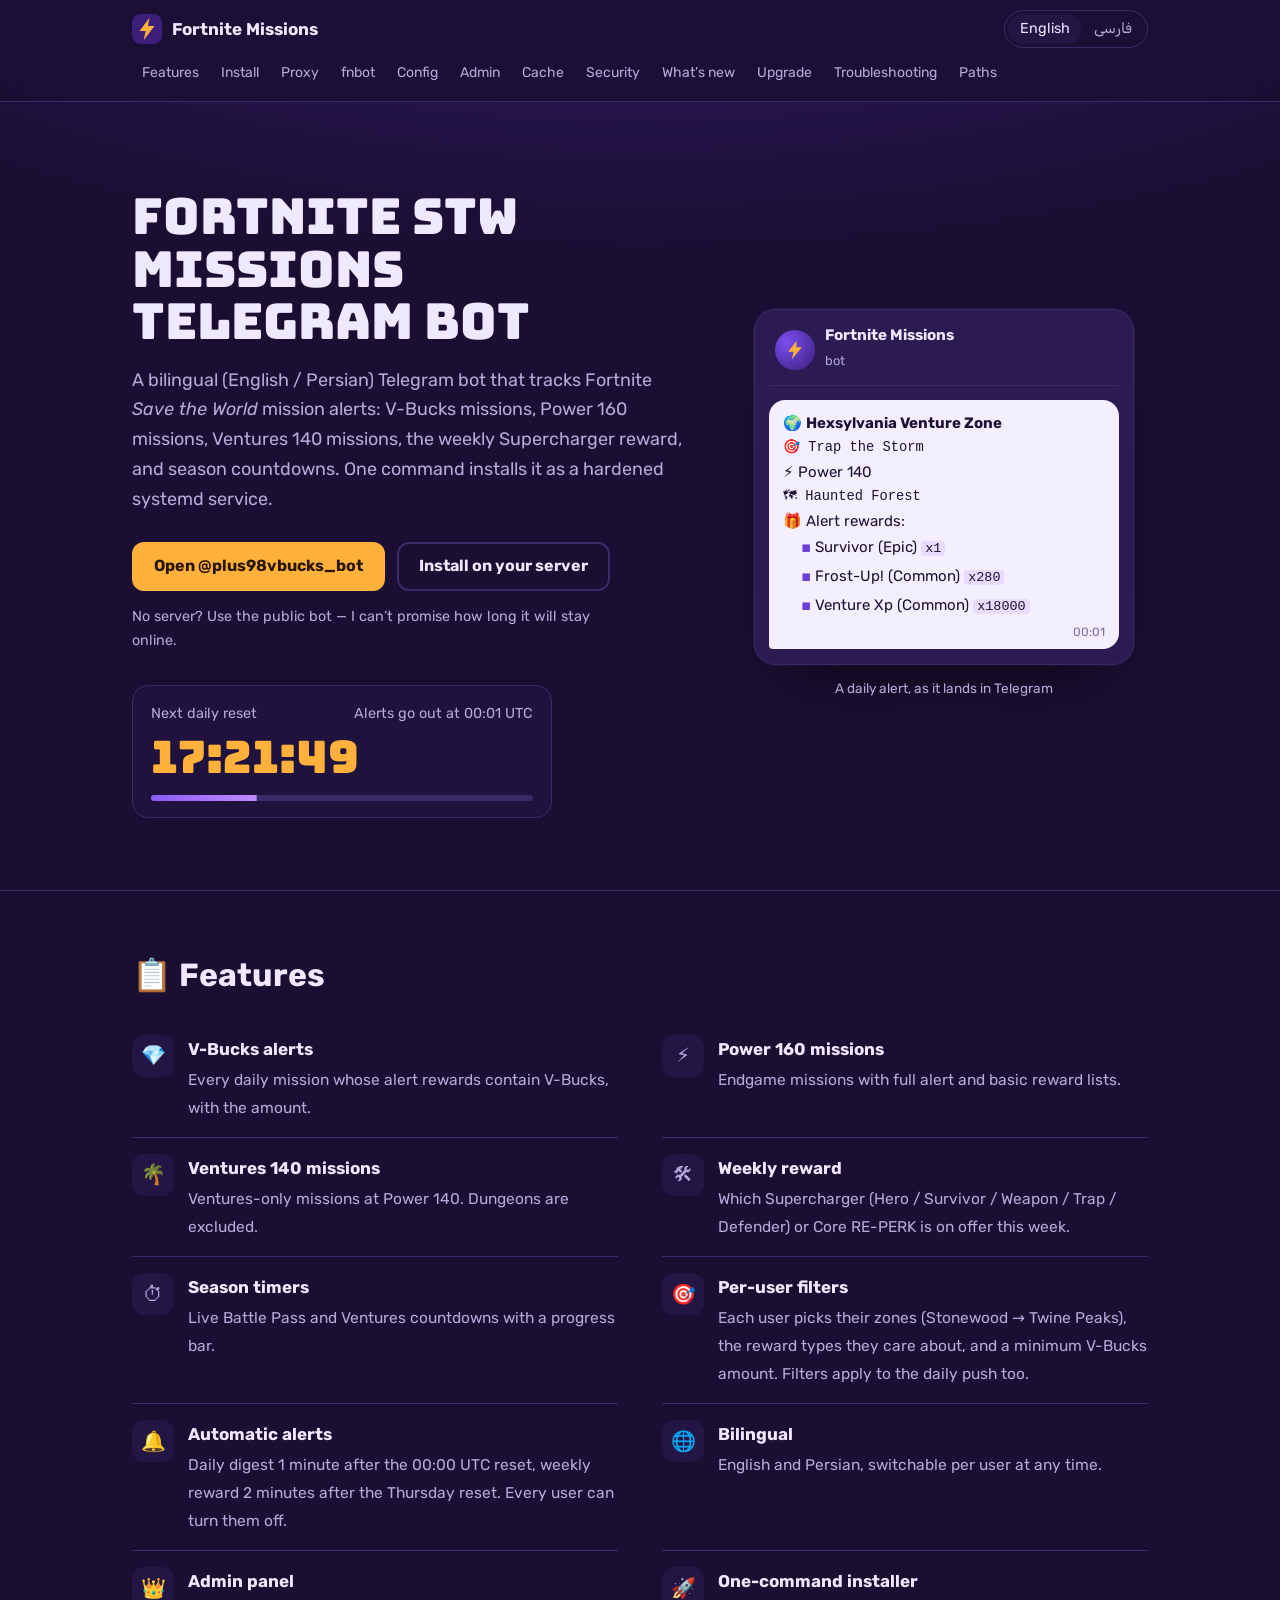
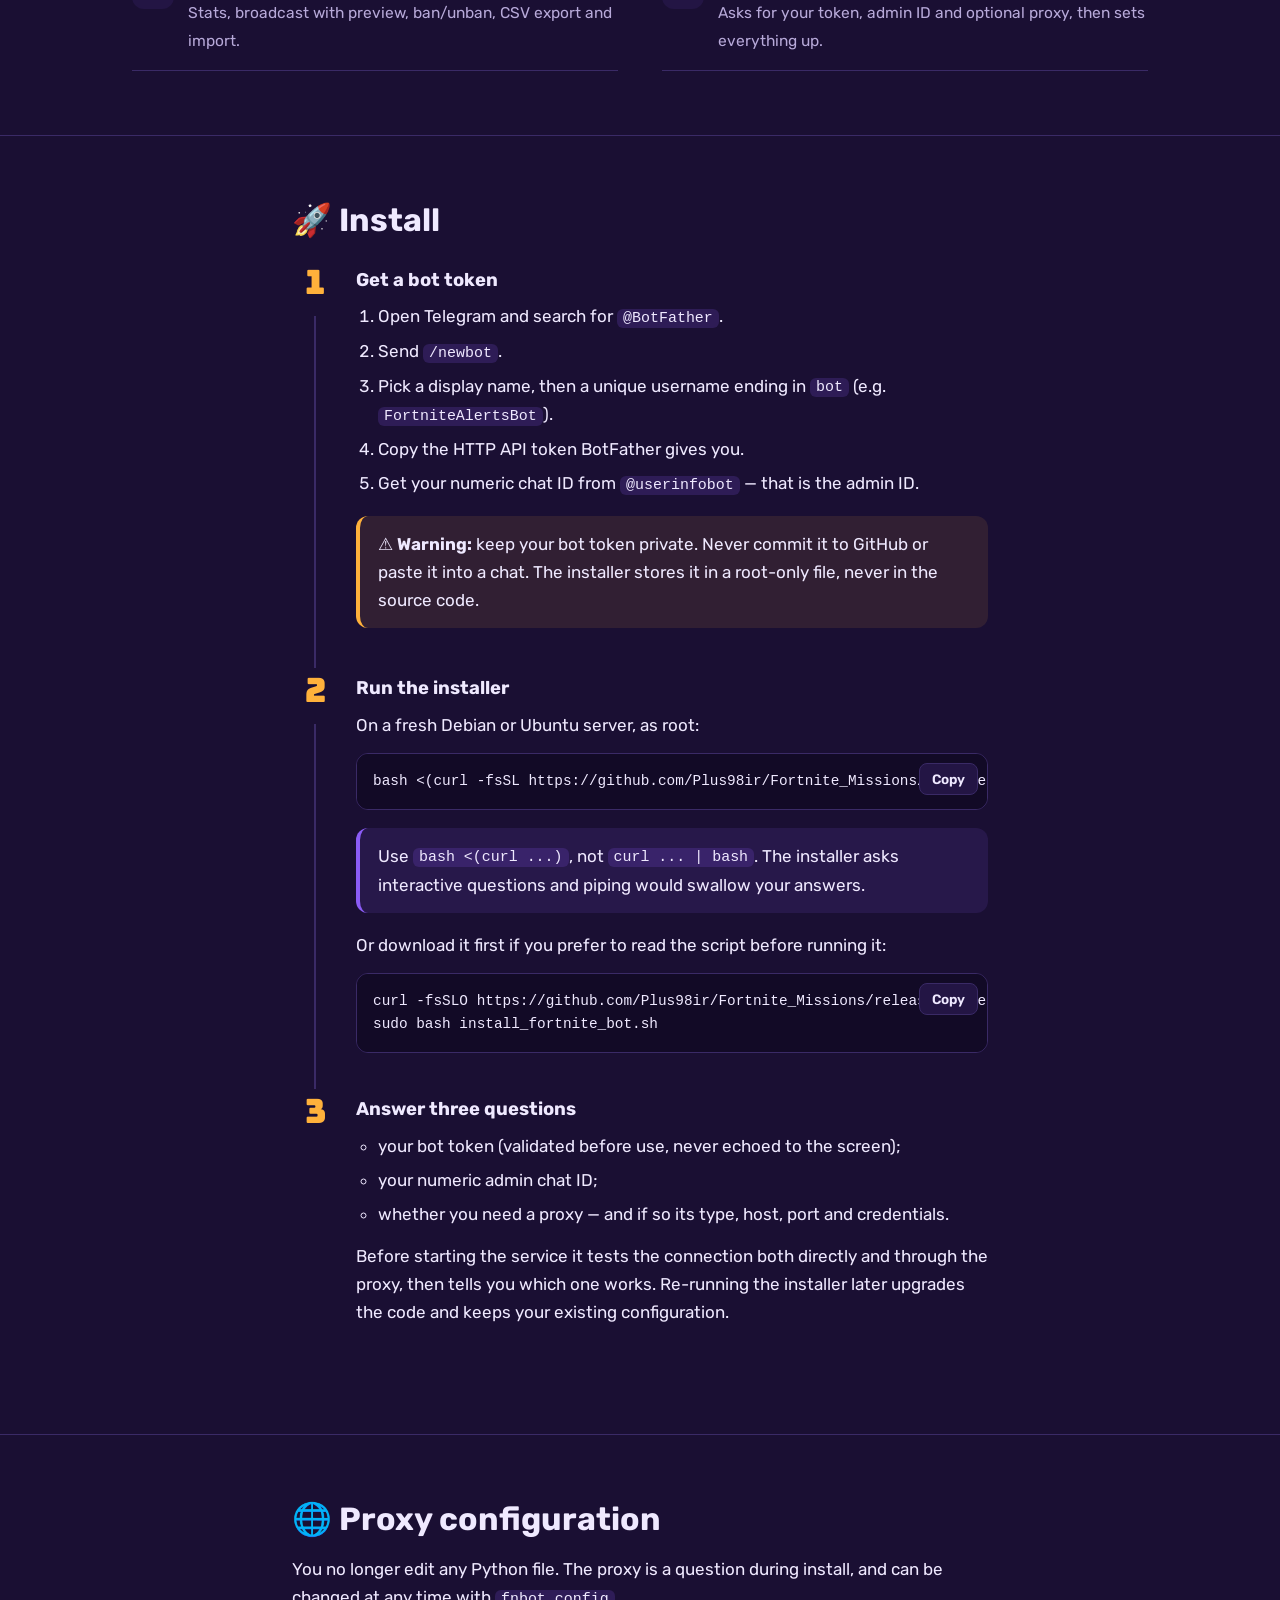
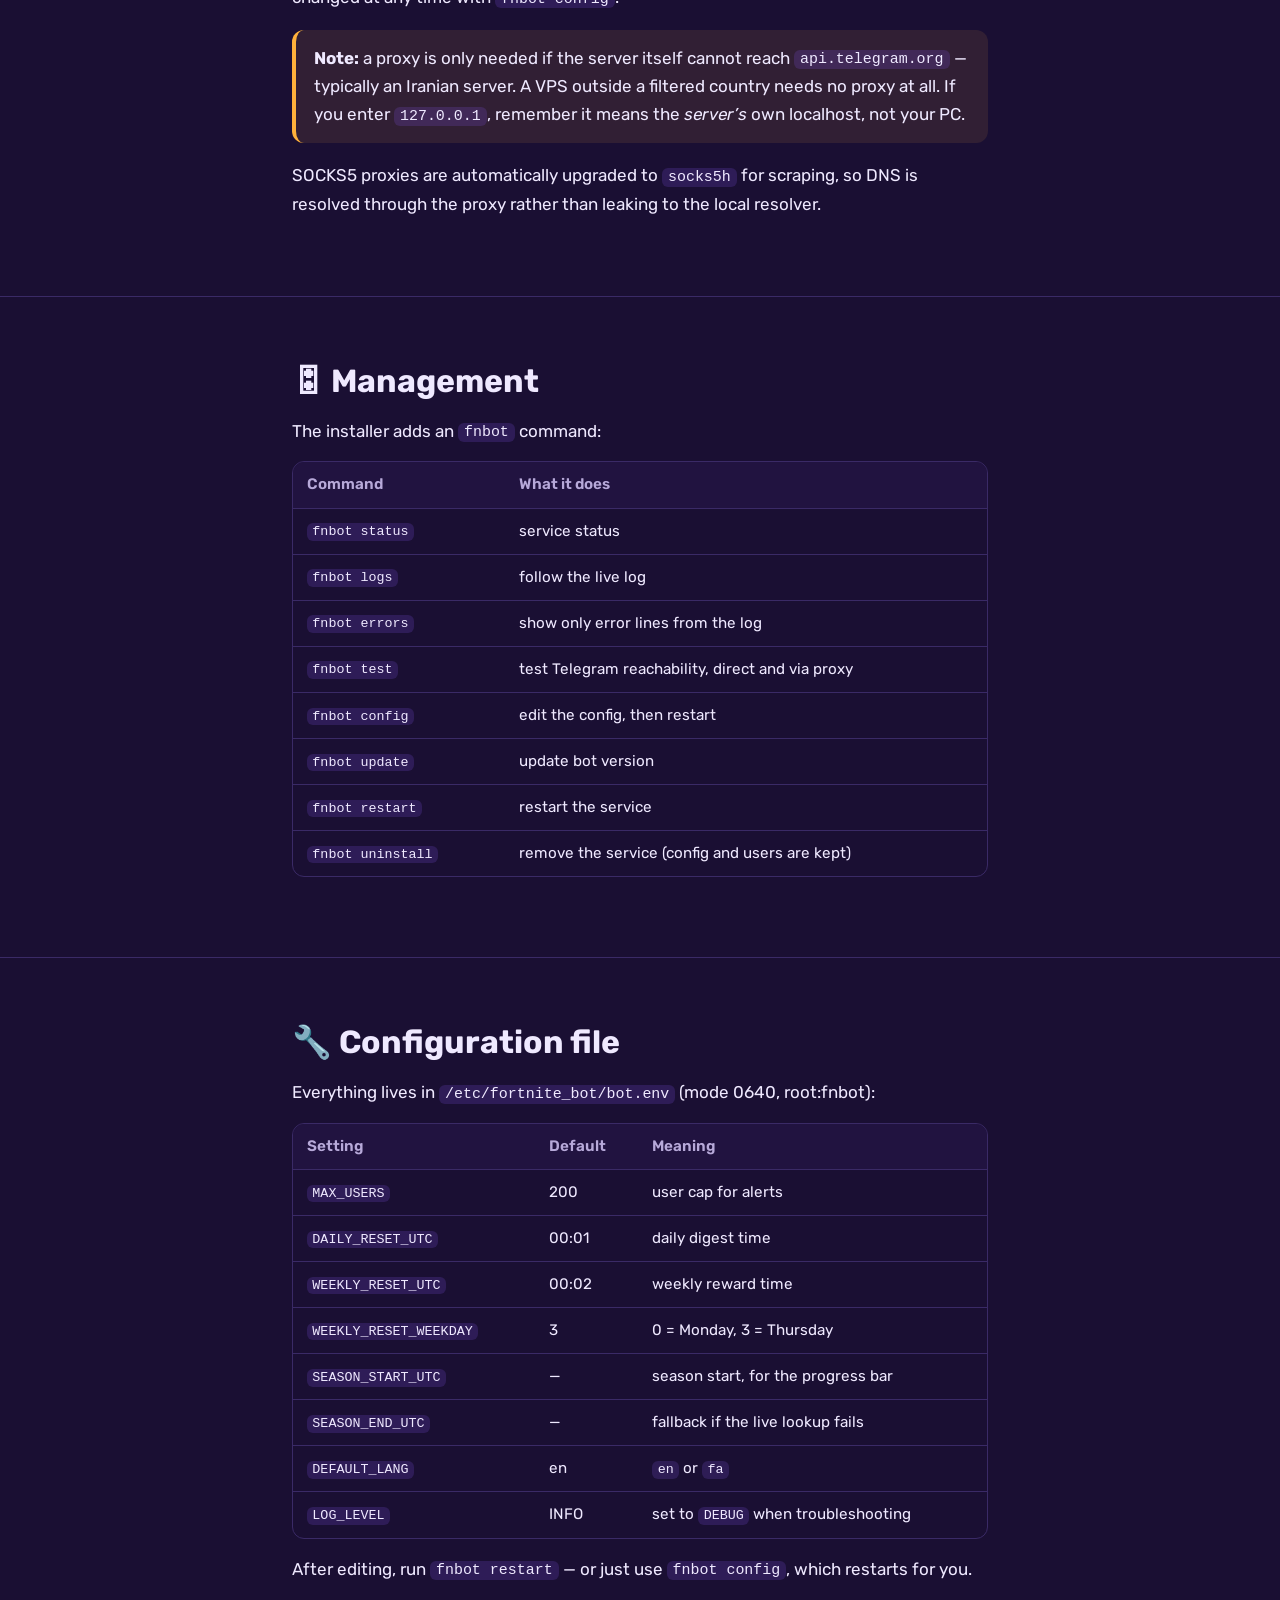
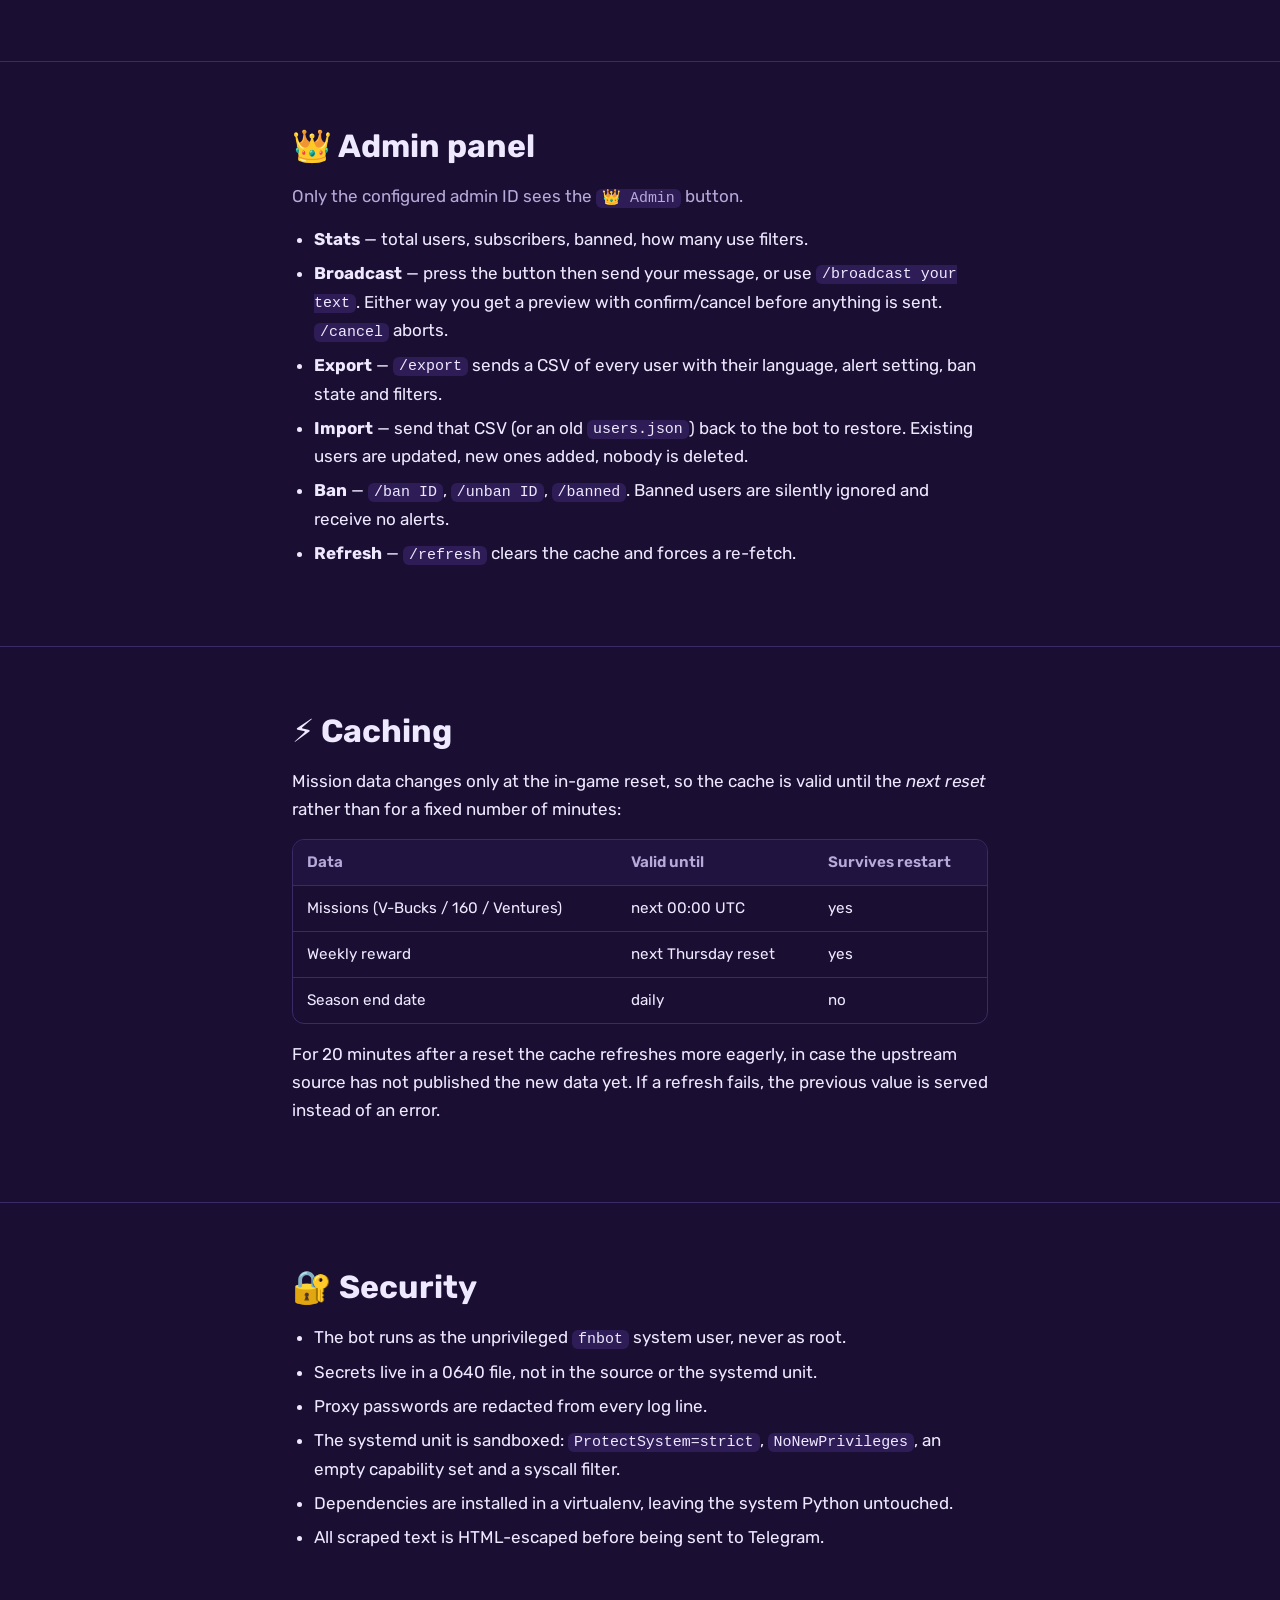
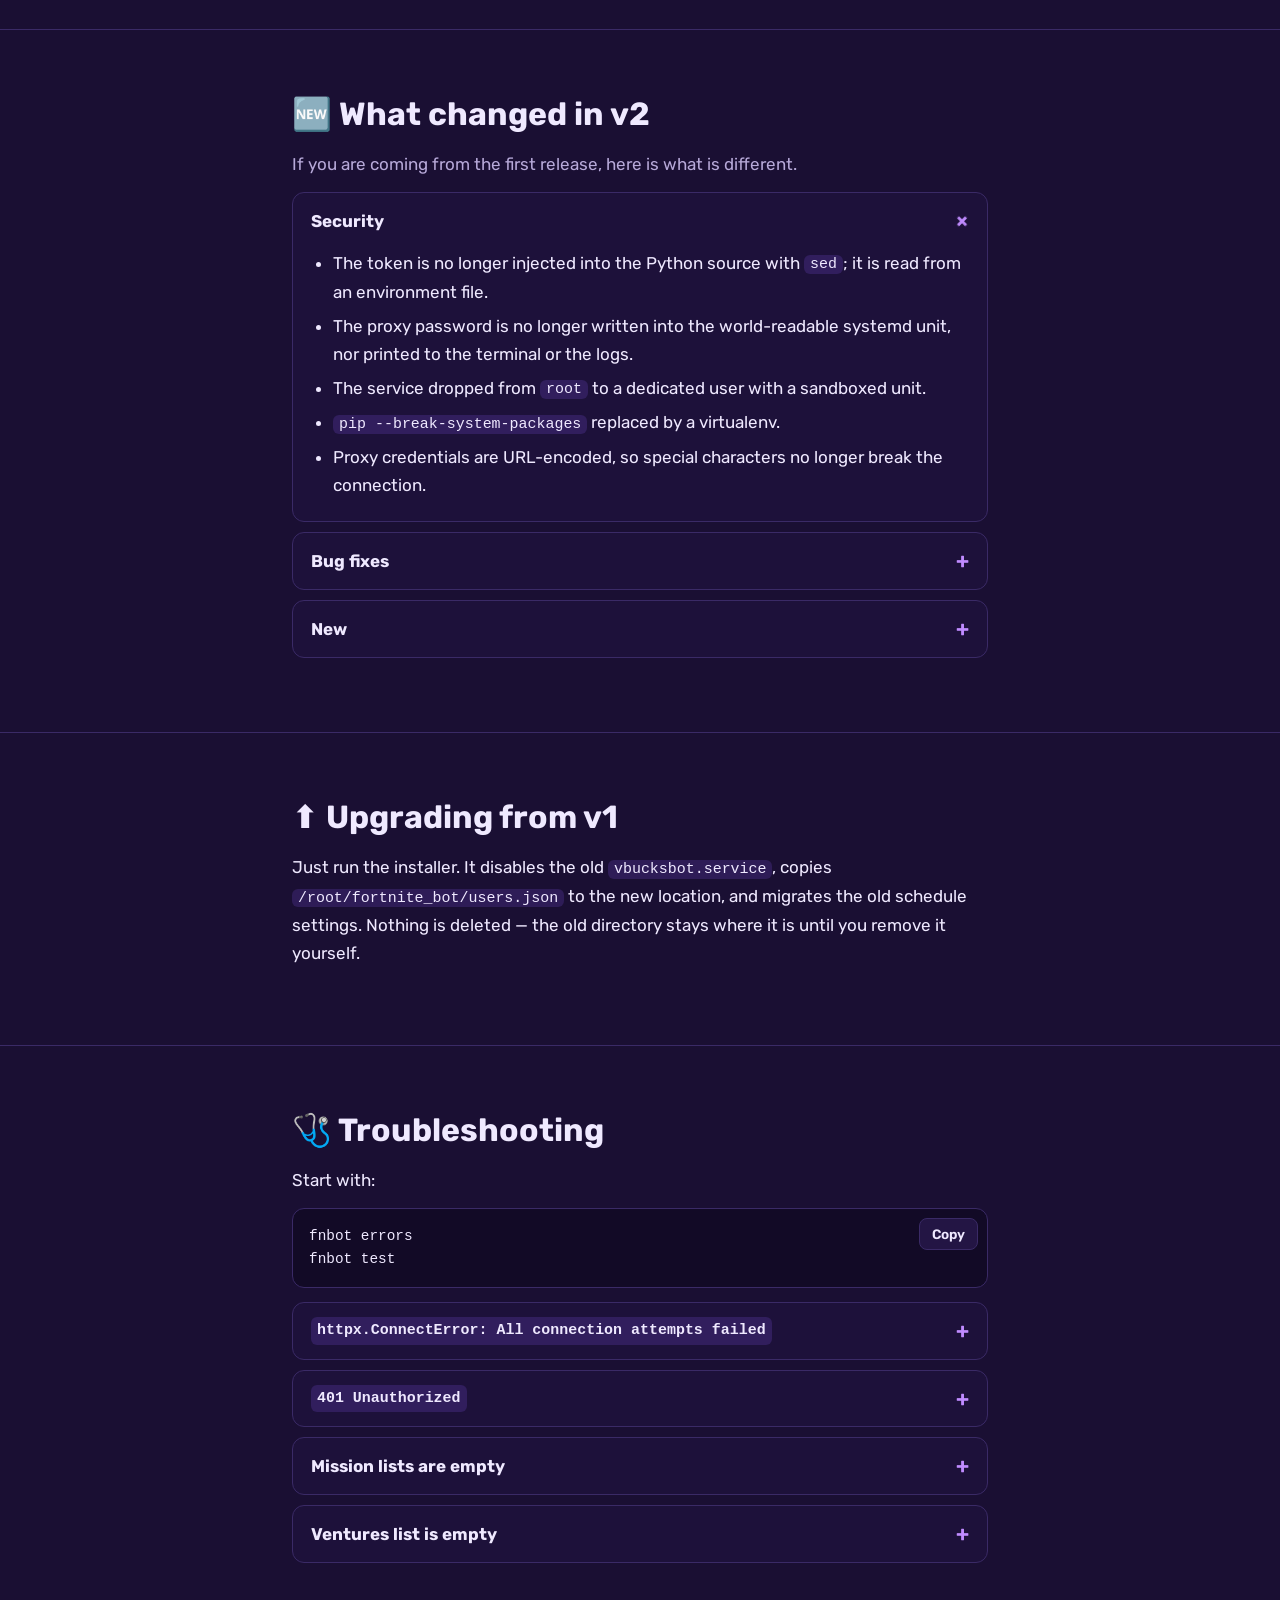
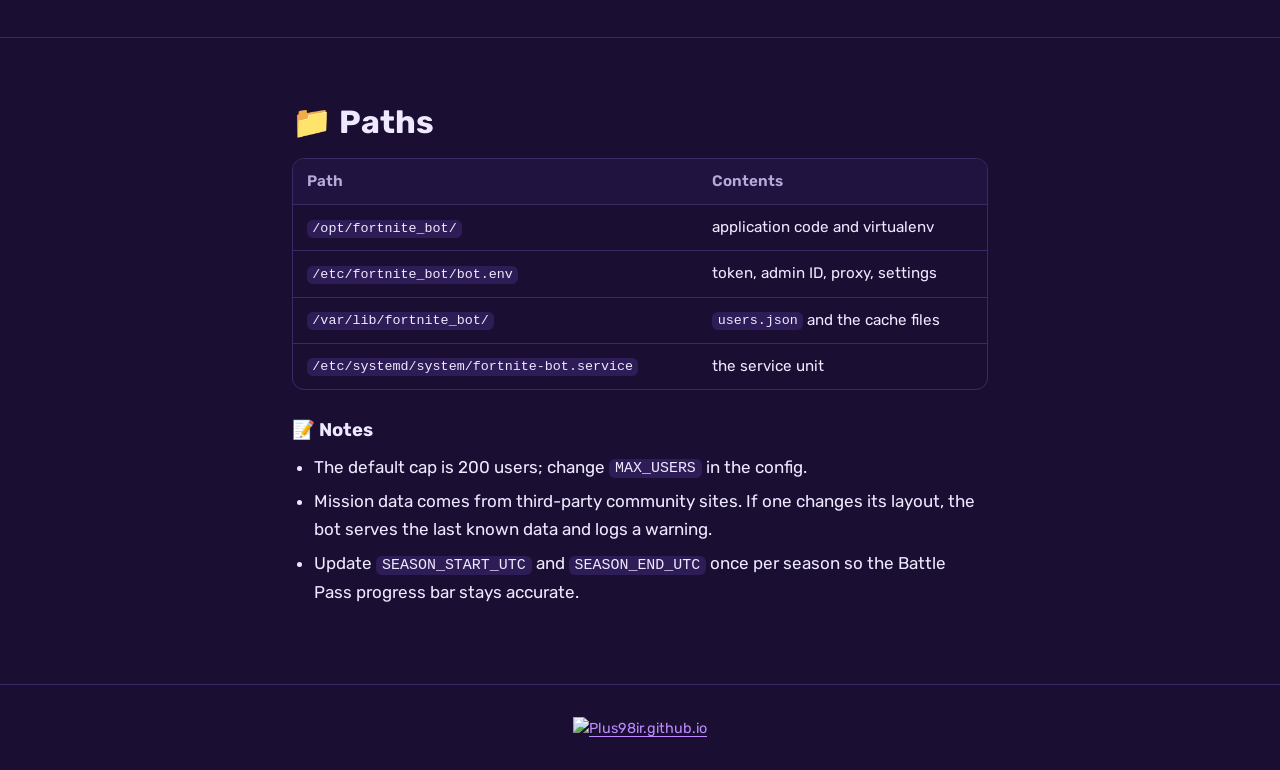
==== index.html @ 2ec00964 "Update fnbot update command description" ====
<!DOCTYPE html>
<html lang="en" dir="ltr">
<head>
<meta charset="UTF-8">
<meta name="viewport" content="width=device-width, initial-scale=1">
<meta name="theme-color" content="#1a0f33">
<title>Fortnite STW Missions Telegram Bot</title>
<meta name="description" content="Fortnite STW Missions Telegram Bot">
<link rel="preconnect" href="https://fonts.googleapis.com">
<link rel="preconnect" href="https://fonts.gstatic.com" crossorigin>
<link rel="stylesheet" href="https://fonts.googleapis.com/css2?family=Bungee&family=Rubik:wght@400;500;700&display=swap">
<link rel="icon" href="data:image/svg+xml,%3Csvg xmlns='http://www.w3.org/2000/svg' viewBox='0 0 32 32'%3E%3Crect width='32' height='32' rx='9' fill='%233b1f7a'/%3E%3Cpath d='M18.6 4 8 18.2h6.6L12.4 28 24 12.9h-6.9z' fill='%23ffb13b'/%3E%3C/svg%3E">
<style>
:root{
  --night:#1a0f33; --night-2:#231544; --line:#3a2a66;
  --violet:#8b5cf6; --glow:#c08bff; --amber:#ffb13b; --teal:#3fd6c4;
  --text:#efe9ff; --muted:#b7a9d9;
  --display:"Bungee",system-ui,sans-serif;
  --body:"Rubik",system-ui,-apple-system,"Segoe UI",sans-serif;
  --mono:ui-monospace,"SFMono-Regular",Menlo,Consolas,monospace;
}
html[lang="fa"]{
  --display:"Lalezar","Vazirmatn",Tahoma,sans-serif;
  --body:"Vazirmatn",Tahoma,sans-serif;
}
*,*::before,*::after{box-sizing:border-box}
html{color-scheme:dark;-webkit-text-size-adjust:100%;scroll-padding-top:112px}
body{
  margin:0;color:var(--text);font-family:var(--body);
  font-size:1.0625rem;line-height:1.65;
  background:
    radial-gradient(90rem 34rem at 50% -9rem,#3a1d7a 0%,rgba(58,29,122,.35) 42%,transparent 72%),
    var(--night);
}
html[lang="fa"] body{line-height:1.9}
a{color:var(--glow);text-underline-offset:3px}
a:hover{color:#fff}
:focus-visible{outline:2px solid var(--amber);outline-offset:3px;border-radius:4px}
.wrap{max-width:1080px;margin-inline:auto;padding-inline:clamp(16px,4vw,32px)}
.prose{max-width:760px}

/* header ------------------------------------------------------------ */
.top{position:sticky;top:0;z-index:10;background:rgba(26,15,51,.82);
  -webkit-backdrop-filter:blur(10px);backdrop-filter:blur(10px);border-bottom:1px solid var(--line)}
.top-row{display:flex;align-items:center;gap:16px;min-height:58px}
.brand{display:flex;align-items:center;gap:10px;color:var(--text);text-decoration:none;font-weight:700}
.brand svg{width:30px;height:30px;flex:none}
.brand:hover{color:var(--text)}
.lang{margin-inline-start:auto;display:flex;border:1px solid var(--line);border-radius:999px;padding:3px}
.lang a{padding:3px 12px;border-radius:999px;color:var(--muted);text-decoration:none;font-size:.9rem}
.lang a[aria-current="page"]{background:var(--night-2);color:var(--text)}
.toc ul{display:flex;gap:2px;overflow-x:auto;list-style:none;margin:0;padding:0 0 8px;scrollbar-width:none}
.toc ul::-webkit-scrollbar{display:none}
.toc a{display:block;white-space:nowrap;padding:3px 10px;border-radius:999px;color:var(--muted);
  text-decoration:none;font-size:.875rem}
.toc a:hover{color:var(--text);background:var(--night-2)}

/* hero -------------------------------------------------------------- */
.hero{display:grid;grid-template-columns:1.15fr .85fr;gap:clamp(28px,5vw,56px);align-items:center;
  padding-block:clamp(40px,8vw,88px) clamp(40px,6vw,72px)}
@media (max-width:840px){.hero{grid-template-columns:1fr}}
.hero h1{font-family:var(--display);font-weight:400;font-size:clamp(2rem,5.4vw,3.6rem);
  line-height:1.06;margin:0 0 18px}
html[lang="fa"] .hero h1{line-height:1.4}
.hero h1 small{display:block;font-size:.5em;color:var(--glow);margin-top:.35em}
html[lang="fa"] .hero h1 small{text-align:right}
html[lang="en"] .hero h1{font-size:clamp(1.9rem,4.6vw,3.1rem)}
.lede{color:var(--muted);font-size:1.125rem;max-width:54ch;margin:0 0 28px}
.actions{display:flex;flex-wrap:wrap;gap:12px}
.btn{display:inline-flex;align-items:center;gap:8px;padding:12px 20px;border-radius:12px;font-weight:700;
  text-decoration:none;font-size:1rem;border:2px solid transparent;line-height:1.3}
.btn-primary{background:var(--amber);color:#2a1600}
.btn-primary:hover{background:#ffc566;color:#2a1600}
.btn-ghost{border-color:var(--line);color:var(--text)}
.btn-ghost:hover{border-color:var(--glow);color:var(--text)}
.fineprint{color:var(--muted);font-size:.9rem;margin:14px 0 0;max-width:54ch}

.reset{margin-top:32px;padding:16px 18px;border:1px solid var(--line);border-radius:16px;
  background:rgba(35,21,68,.6);max-width:420px}
.reset-label{display:flex;justify-content:space-between;flex-wrap:wrap;gap:4px 12px;color:var(--muted);font-size:.9rem}
.clock{font-family:var(--display);font-size:clamp(2.1rem,6vw,2.8rem);color:var(--amber);line-height:1.15;
  margin:6px 0 12px;font-variant-numeric:tabular-nums;direction:ltr;text-align:start}
html[lang="fa"] .clock{text-align:end}
.bar{height:6px;border-radius:99px;background:var(--line);overflow:hidden}
.bar::after{content:"";display:block;height:100%;transform:scaleX(var(--p,0));transform-origin:left;
  background:linear-gradient(90deg,var(--violet),var(--glow));transition:transform 1s linear}
[dir="rtl"] .bar::after{transform-origin:right;background:linear-gradient(270deg,var(--violet),var(--glow))}

/* the alert mock-up */
.alert{margin:0;justify-self:center;width:min(100%,380px)}
.chat{background:#2b1b52;border:1px solid var(--line);border-radius:22px;padding:14px;
  box-shadow:0 34px 70px -34px rgba(0,0,0,.7),0 0 0 1px rgba(192,139,255,.08)}
.chat-head{display:flex;align-items:center;gap:10px;padding:2px 6px 12px;border-bottom:1px solid var(--line);margin-bottom:14px}
.avatar{width:40px;height:40px;border-radius:50%;display:grid;place-items:center;flex:none;
  background:radial-gradient(circle at 30% 30%,#7a4df0,#3b1f7a)}
.avatar svg{width:22px;height:22px}
.chat-head b{display:block;font-size:.95rem;line-height:1.3}
.chat-head small{color:var(--muted);font-size:.8rem}
.bubble{background:#f4efff;color:#1b1233;border-radius:16px 16px 16px 4px;padding:12px 14px 8px;
  font-size:.94rem;line-height:1.5;font-family:"Rubik",system-ui,sans-serif;
  animation:arrive .6s .3s both cubic-bezier(.2,.8,.2,1)}
.bubble p{margin:0 0 3px}
.bubble .m{font-family:var(--mono);font-size:.86rem}
.bubble ul{list-style:none;margin:2px 0 6px;padding:0 0 0 18px}
.bubble li::before{content:"▪ ";color:#6b3fd6}
.bubble code{font-family:var(--mono);font-size:.84rem;background:#e6dcff;padding:0 4px;border-radius:4px}
.bubble time{display:block;text-align:right;font-size:.75rem;color:#7a6aa3;margin-top:4px}
.alert figcaption{text-align:center;color:var(--muted);font-size:.85rem;margin-top:12px}
@keyframes arrive{from{opacity:0;transform:translateY(16px) scale(.97)}}

/* sections ---------------------------------------------------------- */
section{padding-block:clamp(40px,6vw,64px);border-top:1px solid var(--line)}
h2{font-size:clamp(1.5rem,3vw,2rem);line-height:1.25;margin:0 0 16px;font-weight:700}
html[lang="fa"] h2{font-weight:800}
h3{font-size:1.15rem;margin:28px 0 10px;line-height:1.35}
p{margin:0 0 14px}
ul,ol{padding-inline-start:1.3em;margin:0 0 14px}
li{margin-bottom:6px}
.intro{color:var(--muted);max-width:62ch}
code{font-family:var(--mono);font-size:.88em;background:rgba(139,92,246,.18);padding:.1em .4em;
  border-radius:6px;direction:ltr;unicode-bidi:isolate}

/* feature board: rows, not cards */
.board{list-style:none;margin:24px 0 0;padding:0;display:grid;grid-template-columns:repeat(2,minmax(0,1fr));column-gap:44px}
@media (max-width:720px){.board{grid-template-columns:1fr}}
.board li{display:grid;grid-template-columns:42px 1fr;gap:14px;padding:16px 0;margin:0;border-bottom:1px solid var(--line)}
.board .ic{width:42px;height:42px;border-radius:12px;display:grid;place-items:center;background:var(--night-2);font-size:20px}
.board b{display:block;margin-bottom:2px}
.board span{color:var(--muted);font-size:.97rem}

/* install steps: a real sequence, so it is numbered */
.steps{list-style:none;counter-reset:step;margin:28px 0 0;padding:0}
.steps>li{counter-increment:step;position:relative;padding-inline-start:64px;padding-bottom:30px;margin:0}
.steps>li::before{content:counter(step);position:absolute;inset-inline-start:0;top:-6px;width:46px;text-align:center;
  font-family:var(--display);font-size:2.1rem;line-height:1.2;color:var(--amber)}
html[lang="fa"] .steps>li::before{content:counter(step,persian)}
.steps>li:not(:last-child)::after{content:"";position:absolute;inset-inline-start:22px;top:48px;bottom:8px;width:2px;background:var(--line)}
.steps h3{margin:0 0 10px}
html[lang="fa"] ol:not(.steps){list-style-type:persian}
@media (max-width:560px){.steps>li{padding-inline-start:48px}.steps>li::before{width:34px}.steps>li:not(:last-child)::after{inset-inline-start:16px}}

/* code with copy button */
.code{position:relative;margin:14px 0;direction:ltr}
.code pre{margin:0;background:#120a26;border:1px solid var(--line);border-radius:12px;
  padding:16px 90px 16px 16px;overflow-x:auto;font-size:.9rem;line-height:1.6;text-align:left}
.code pre code{background:none;padding:0;font-size:inherit;border-radius:0}
.copy{position:absolute;top:10px;right:10px;font:inherit;font-size:.85rem;font-weight:600;color:var(--text);
  background:var(--night-2);border:1px solid var(--line);border-radius:8px;padding:4px 12px;cursor:pointer}
html[lang="fa"] .copy{font-family:"Vazirmatn",Tahoma,sans-serif}
.copy:hover{border-color:var(--glow)}
.copy.done{color:#0f2e2a;background:var(--teal);border-color:var(--teal)}

/* callouts: violet = good to know, amber = can go wrong */
.note{margin:18px 0;padding:14px 18px;border-radius:12px;background:rgba(139,92,246,.12);border-inline-start:4px solid var(--violet)}
.note.warn{background:rgba(255,177,59,.1);border-inline-start-color:var(--amber)}
.note p:last-child{margin:0}

/* tables */
.table-wrap{overflow-x:auto;margin:16px 0;border:1px solid var(--line);border-radius:12px}
table{width:100%;border-collapse:collapse;font-size:.95rem}
th,td{padding:10px 14px;text-align:start;vertical-align:top;border-bottom:1px solid var(--line)}
tbody tr:last-child td{border-bottom:0}
thead th{color:var(--muted);font-weight:600;background:rgba(35,21,68,.75)}
td:first-child{white-space:nowrap}

/* expandable blocks */
details{border:1px solid var(--line);border-radius:12px;margin:10px 0;background:rgba(35,21,68,.45)}
summary{cursor:pointer;list-style:none;padding:14px 18px;font-weight:700;display:flex;align-items:center;gap:12px}
summary::-webkit-details-marker{display:none}
summary code{overflow-wrap:anywhere}
summary::after{content:"+";margin-inline-start:auto;font-size:1.35rem;line-height:1;color:var(--glow);transition:transform .2s}
details[open] summary::after{transform:rotate(45deg)}
details>div{padding:0 18px 8px}

footer{border-top:1px solid var(--line);padding-block:32px 48px;text-align:center;color:var(--muted);font-size:.9rem}
footer img{max-width:100%;height:auto}

@media (prefers-reduced-motion:reduce){
  *,*::before,*::after{animation:none!important;transition:none!important}
}
</style>
</head>
<body>
<header class="top">
  <div class="wrap">
    <div class="top-row">
      <a class="brand" href="#top"><svg viewBox="0 0 32 32" aria-hidden="true"><rect width="32" height="32" rx="9" fill="#3b1f7a"/><path d="M18.6 4 8 18.2h6.6L12.4 28 24 12.9h-6.9z" fill="#ffb13b"/></svg><span>Fortnite Missions</span></a>
      <nav class="lang" aria-label="Language">
        <a href="#" hreflang="en" aria-current="page">English</a>
        <a href="fa.html" hreflang="fa">فارسی</a>
      </nav>
    </div>
    <nav class="toc" aria-label="On this page"><ul><li><a href="#features">Features</a></li><li><a href="#install">Install</a></li><li><a href="#proxy">Proxy</a></li><li><a href="#manage">fnbot</a></li><li><a href="#config">Config</a></li><li><a href="#admin">Admin</a></li><li><a href="#cache">Cache</a></li><li><a href="#security">Security</a></li><li><a href="#changes">What’s new</a></li><li><a href="#upgrade">Upgrade</a></li><li><a href="#troubleshooting">Troubleshooting</a></li><li><a href="#paths">Paths</a></li></ul></nav>
  </div>
</header>
<main id="top">

<div class="wrap">
  <div class="hero">
    <div>
      <h1>Fortnite STW Missions Telegram Bot</h1>
      <p class="lede">A bilingual (English / Persian) Telegram bot that tracks Fortnite <em>Save the World</em>
      mission alerts: V-Bucks missions, Power 160 missions, Ventures 140 missions, the weekly Supercharger
      reward, and season countdowns. One command installs it as a hardened systemd service.</p>
      <div class="actions">
        <a class="btn btn-primary" href="https://t.me/plus98vbucks_bot">Open @plus98vbucks_bot</a>
        <a class="btn btn-ghost" href="#install">Install on your server</a>
      </div>
      <p class="fineprint">No server? Use the public bot — I can’t promise how long it will stay online.</p>
      <div class="reset">
        <div class="reset-label"><span>Next daily reset</span><span>Alerts go out at 00:01 UTC</span></div>
        <div class="clock" id="reset-clock" role="timer" aria-label="Time until the 00:00 UTC reset">--:--:--</div>
        <div class="bar" id="reset-bar" aria-hidden="true"></div>
      </div>
    </div>
    <figure class="alert">
  <div class="chat" dir="ltr">
    <div class="chat-head"><span class="avatar"><svg viewBox="0 0 24 24" aria-hidden="true"><path d="M13.8 2 4.5 14h5.9L8.6 22 19.5 9.1h-6.1z" fill="#ffb13b"/></svg></span><div><b>Fortnite Missions</b><small>bot</small></div></div>
    <div class="bubble">
      <p>🌍 <b>Hexsylvania Venture Zone</b></p>
      <p class="m">🎯 Trap the Storm</p>
      <p>⚡ Power 140</p>
      <p class="m">🗺 Haunted Forest</p>
      <p>🎁 Alert rewards:</p>
      <ul>
        <li>Survivor (Epic) <code>x1</code></li>
        <li>Frost-Up! (Common) <code>x280</code></li>
        <li>Venture Xp (Common) <code>x18000</code></li>
      </ul>
      <time>00:01</time>
    </div>
  </div>
  <figcaption>A daily alert, as it lands in Telegram</figcaption>
</figure>
  </div>
</div>

<section id="features"><div class="wrap">
  <h2>📋 Features</h2>
  <ul class="board">
    <li><span class="ic">💎</span><div><b>V-Bucks alerts</b><span>Every daily mission whose alert rewards contain V-Bucks, with the amount.</span></div></li>
    <li><span class="ic">⚡</span><div><b>Power 160 missions</b><span>Endgame missions with full alert and basic reward lists.</span></div></li>
    <li><span class="ic">🌴</span><div><b>Ventures 140 missions</b><span>Ventures-only missions at Power 140. Dungeons are excluded.</span></div></li>
    <li><span class="ic">🛠</span><div><b>Weekly reward</b><span>Which Supercharger (Hero / Survivor / Weapon / Trap / Defender) or Core RE-PERK is on offer this week.</span></div></li>
    <li><span class="ic">⏱</span><div><b>Season timers</b><span>Live Battle Pass and Ventures countdowns with a progress bar.</span></div></li>
    <li><span class="ic">🎯</span><div><b>Per-user filters</b><span>Each user picks their zones (Stonewood → Twine Peaks), the reward types they care about, and a minimum V-Bucks amount. Filters apply to the daily push too.</span></div></li>
    <li><span class="ic">🔔</span><div><b>Automatic alerts</b><span>Daily digest 1 minute after the 00:00 UTC reset, weekly reward 2 minutes after the Thursday reset. Every user can turn them off.</span></div></li>
    <li><span class="ic">🌐</span><div><b>Bilingual</b><span>English and Persian, switchable per user at any time.</span></div></li>
    <li><span class="ic">👑</span><div><b>Admin panel</b><span>Stats, broadcast with preview, ban/unban, CSV export and import.</span></div></li>
    <li><span class="ic">🚀</span><div><b>One-command installer</b><span>Asks for your token, admin ID and optional proxy, then sets everything up.</span></div></li>
  </ul>
</div></section>

<section id="install"><div class="wrap prose">
  <h2>🚀 Install</h2>
  <ol class="steps">
    <li>
      <h3>Get a bot token</h3>
      <ol>
        <li>Open Telegram and search for <code>@BotFather</code>.</li>
        <li>Send <code>/newbot</code>.</li>
        <li>Pick a display name, then a unique username ending in <code>bot</code> (e.g. <code>FortniteAlertsBot</code>).</li>
        <li>Copy the HTTP API token BotFather gives you.</li>
        <li>Get your numeric chat ID from <code>@userinfobot</code> — that is the admin ID.</li>
      </ol>
      <div class="note warn"><p><strong>⚠️ Warning:</strong> keep your bot token private. Never commit it to GitHub
      or paste it into a chat. The installer stores it in a root-only file, never in the source code.</p></div>
    </li>
    <li>
      <h3>Run the installer</h3>
      <p>On a fresh Debian or Ubuntu server, as root:</p>
      <div class="code"><pre><code>bash &lt;(curl -fsSL https://github.com/Plus98ir/Fortnite_Missions/releases/latest/download/install_fortnite_bot.sh)</code></pre><button class="copy" type="button" data-done="Copied">Copy</button></div>
      <div class="note"><p>Use <code>bash&nbsp;&lt;(curl&nbsp;...)</code>, not <code>curl&nbsp;...&nbsp;|&nbsp;bash</code>. The installer asks
      interactive questions and piping would swallow your answers.</p></div>
      <p>Or download it first if you prefer to read the script before running it:</p>
      <div class="code"><pre><code>curl -fsSLO https://github.com/Plus98ir/Fortnite_Missions/releases/latest/download/install_fortnite_bot.sh
sudo bash install_fortnite_bot.sh</code></pre><button class="copy" type="button" data-done="Copied">Copy</button></div>
    </li>
    <li>
      <h3>Answer three questions</h3>
      <ul>
        <li>your bot token (validated before use, never echoed to the screen);</li>
        <li>your numeric admin chat ID;</li>
        <li>whether you need a proxy — and if so its type, host, port and credentials.</li>
      </ul>
      <p>Before starting the service it tests the connection both directly and through the proxy, then tells you
      which one works. Re-running the installer later upgrades the code and keeps your existing configuration.</p>
    </li>
  </ol>
</div></section>

<section id="proxy"><div class="wrap prose">
  <h2>🌐 Proxy configuration</h2>
  <p>You no longer edit any Python file. The proxy is a question during install, and can be changed at any time
  with <code>fnbot config</code>.</p>
  <div class="note warn"><p><strong>Note:</strong> a proxy is only needed if the server itself cannot reach
  <code>api.telegram.org</code> — typically an Iranian server. A VPS outside a filtered country needs no proxy at all.
  If you enter <code>127.0.0.1</code>, remember it means the <em>server’s</em> own localhost, not your PC.</p></div>
  <p>SOCKS5 proxies are automatically upgraded to <code>socks5h</code> for scraping, so DNS is resolved through the
  proxy rather than leaking to the local resolver.</p>
</div></section>

<section id="manage"><div class="wrap prose">
  <h2>🎛 Management</h2>
  <p>The installer adds an <code>fnbot</code> command:</p>
  <div class="table-wrap"><table>
    <thead><tr><th>Command</th><th>What it does</th></tr></thead>
    <tbody>
      <tr><td><code>fnbot status</code></td><td>service status</td></tr>
      <tr><td><code>fnbot logs</code></td><td>follow the live log</td></tr>
      <tr><td><code>fnbot errors</code></td><td>show only error lines from the log</td></tr>
      <tr><td><code>fnbot test</code></td><td>test Telegram reachability, direct and via proxy</td></tr>
      <tr><td><code>fnbot config</code></td><td>edit the config, then restart</td></tr>
      <tr><td><code>fnbot update</code></td><td>update bot version</td></tr>
      <tr><td><code>fnbot restart</code></td><td>restart the service</td></tr>
      <tr><td><code>fnbot uninstall</code></td><td>remove the service (config and users are kept)</td></tr>
    </tbody>
  </table></div>
</div></section>

<section id="config"><div class="wrap prose">
  <h2>🔧 Configuration file</h2>
  <p>Everything lives in <code>/etc/fortnite_bot/bot.env</code> (mode 0640, root:fnbot):</p>
  <div class="table-wrap"><table>
    <thead><tr><th>Setting</th><th>Default</th><th>Meaning</th></tr></thead>
    <tbody>
      <tr><td><code>MAX_USERS</code></td><td>200</td><td>user cap for alerts</td></tr>
      <tr><td><code>DAILY_RESET_UTC</code></td><td>00:01</td><td>daily digest time</td></tr>
      <tr><td><code>WEEKLY_RESET_UTC</code></td><td>00:02</td><td>weekly reward time</td></tr>
      <tr><td><code>WEEKLY_RESET_WEEKDAY</code></td><td>3</td><td>0 = Monday, 3 = Thursday</td></tr>
      <tr><td><code>SEASON_START_UTC</code></td><td>—</td><td>season start, for the progress bar</td></tr>
      <tr><td><code>SEASON_END_UTC</code></td><td>—</td><td>fallback if the live lookup fails</td></tr>
      <tr><td><code>DEFAULT_LANG</code></td><td>en</td><td><code>en</code> or <code>fa</code></td></tr>
      <tr><td><code>LOG_LEVEL</code></td><td>INFO</td><td>set to <code>DEBUG</code> when troubleshooting</td></tr>
    </tbody>
  </table></div>
  <p>After editing, run <code>fnbot restart</code> — or just use <code>fnbot config</code>, which restarts for you.</p>
</div></section>

<section id="admin"><div class="wrap prose">
  <h2>👑 Admin panel</h2>
  <p class="intro">Only the configured admin ID sees the <code>👑 Admin</code> button.</p>
  <ul>
    <li><strong>Stats</strong> — total users, subscribers, banned, how many use filters.</li>
    <li><strong>Broadcast</strong> — press the button then send your message, or use <code>/broadcast your text</code>.
      Either way you get a preview with confirm/cancel before anything is sent. <code>/cancel</code> aborts.</li>
    <li><strong>Export</strong> — <code>/export</code> sends a CSV of every user with their language, alert setting,
      ban state and filters.</li>
    <li><strong>Import</strong> — send that CSV (or an old <code>users.json</code>) back to the bot to restore.
      Existing users are updated, new ones added, nobody is deleted.</li>
    <li><strong>Ban</strong> — <code>/ban ID</code>, <code>/unban ID</code>, <code>/banned</code>. Banned users are
      silently ignored and receive no alerts.</li>
    <li><strong>Refresh</strong> — <code>/refresh</code> clears the cache and forces a re-fetch.</li>
  </ul>
</div></section>

<section id="cache"><div class="wrap prose">
  <h2>⚡ Caching</h2>
  <p>Mission data changes only at the in-game reset, so the cache is valid until the <em>next reset</em> rather than
  for a fixed number of minutes:</p>
  <div class="table-wrap"><table>
    <thead><tr><th>Data</th><th>Valid until</th><th>Survives restart</th></tr></thead>
    <tbody>
      <tr><td>Missions (V-Bucks / 160 / Ventures)</td><td>next 00:00 UTC</td><td>yes</td></tr>
      <tr><td>Weekly reward</td><td>next Thursday reset</td><td>yes</td></tr>
      <tr><td>Season end date</td><td>daily</td><td>no</td></tr>
    </tbody>
  </table></div>
  <p>For 20 minutes after a reset the cache refreshes more eagerly, in case the upstream source has not published
  the new data yet. If a refresh fails, the previous value is served instead of an error.</p>
</div></section>

<section id="security"><div class="wrap prose">
  <h2>🔐 Security</h2>
  <ul>
    <li>The bot runs as the unprivileged <code>fnbot</code> system user, never as root.</li>
    <li>Secrets live in a 0640 file, not in the source or the systemd unit.</li>
    <li>Proxy passwords are redacted from every log line.</li>
    <li>The systemd unit is sandboxed: <code>ProtectSystem=strict</code>, <code>NoNewPrivileges</code>, an empty
      capability set and a syscall filter.</li>
    <li>Dependencies are installed in a virtualenv, leaving the system Python untouched.</li>
    <li>All scraped text is HTML-escaped before being sent to Telegram.</li>
  </ul>
</div></section>

<section id="changes"><div class="wrap prose">
  <h2>🆕 What changed in v2</h2>
  <p class="intro">If you are coming from the first release, here is what is different.</p>
  <details open><summary>Security</summary><div><ul>
    <li>The token is no longer injected into the Python source with <code>sed</code>; it is read from an environment file.</li>
    <li>The proxy password is no longer written into the world-readable systemd unit, nor printed to the terminal or the logs.</li>
    <li>The service dropped from <code>root</code> to a dedicated user with a sandboxed unit.</li>
    <li><code>pip --break-system-packages</code> replaced by a virtualenv.</li>
    <li>Proxy credentials are URL-encoded, so special characters no longer break the connection.</li>
  </ul></div></details>
  <details><summary>Bug fixes</summary><div><ul>
    <li>HTTP requests had no timeout and could hang forever — now bounded, with retries and backoff.</li>
    <li>The mission source is parsed as raw JSON or as JSON embedded in the page, instead of only the latter.</li>
    <li><code>PySocks</code> was missing, so SOCKS proxies never worked for scraping.</li>
    <li>Markdown formatting broke whenever a mission name contained <code>*</code> or <code>_</code> — switched to escaped HTML.</li>
    <li>The weekly job used a day index that means different things in different python-telegram-bot versions; the weekday is now checked in code.</li>
    <li>Blocking requests inside async handlers froze the event loop — moved to worker threads.</li>
    <li><code>users.json</code> was written non-atomically and could be corrupted.</li>
    <li>Broadcasts had no rate limiting and could hit Telegram’s flood limit.</li>
    <li>The Ventures cycle calculation was wrong across the new year.</li>
    <li>Messages longer than 4096 characters were silently dropped — they are now split.</li>
    <li>Works with python-telegram-bot 20, 21 and 22 (the <code>Defaults</code> API changed in 22).</li>
    <li>A network failure at startup no longer crashes the service into a restart loop.</li>
    <li>The Battle Pass timer falls back to the configured date when the live lookup fails.</li>
  </ul></div></details>
  <details><summary>New</summary><div><ul>
    <li>Ventures 140 missions, dungeons excluded.</li>
    <li>Per-user zone / reward / minimum-V-Bucks filters.</li>
    <li>Alerts on-off toggle for every user.</li>
    <li>Full admin panel: broadcast with preview, ban, export, import, refresh.</li>
    <li>Reset-aware caching, persisted to disk.</li>
    <li><code>fnbot</code> management command.</li>
    <li>Connectivity self-test during installation.</li>
  </ul></div></details>
</div></section>

<section id="upgrade"><div class="wrap prose">
  <h2>⬆️ Upgrading from v1</h2>
  <p>Just run the installer. It disables the old <code>vbucksbot.service</code>, copies
  <code>/root/fortnite_bot/users.json</code> to the new location, and migrates the old schedule settings. Nothing is
  deleted — the old directory stays where it is until you remove it yourself.</p>
</div></section>

<section id="troubleshooting"><div class="wrap prose">
  <h2>🩺 Troubleshooting</h2>
  <p>Start with:</p>
  <div class="code"><pre><code>fnbot errors
fnbot test</code></pre><button class="copy" type="button" data-done="Copied">Copy</button></div>
  <details><summary><code>httpx.ConnectError: All connection attempts failed</code></summary><div>
    <p>The server cannot reach Telegram. If you set a proxy, nothing is listening on that address — check with
    <code>ss -ltnp | grep PORT</code>. Often the fix is to remove the proxy entirely.</p></div></details>
  <details><summary><code>401 Unauthorized</code></summary><div>
    <p>Wrong or revoked token. Get a fresh one from BotFather.</p></div></details>
  <details><summary>Mission lists are empty</summary><div>
    <p>The upstream site changed its format, or you are inside the 20-minute window right after a reset.
    Try <code>/refresh</code>.</p></div></details>
  <details><summary>Ventures list is empty</summary><div>
    <p>The zone name did not match the Ventures pattern. Check <code>fnbot logs</code>.</p></div></details>
</div></section>

<section id="paths"><div class="wrap prose">
  <h2>📁 Paths</h2>
  <div class="table-wrap"><table>
    <thead><tr><th>Path</th><th>Contents</th></tr></thead>
    <tbody>
      <tr><td><code>/opt/fortnite_bot/</code></td><td>application code and virtualenv</td></tr>
      <tr><td><code>/etc/fortnite_bot/bot.env</code></td><td>token, admin ID, proxy, settings</td></tr>
      <tr><td><code>/var/lib/fortnite_bot/</code></td><td><code>users.json</code> and the cache files</td></tr>
      <tr><td><code>/etc/systemd/system/fortnite-bot.service</code></td><td>the service unit</td></tr>
    </tbody>
  </table></div>
  <h3>📝 Notes</h3>
  <ul>
    <li>The default cap is 200 users; change <code>MAX_USERS</code> in the config.</li>
    <li>Mission data comes from third-party community sites. If one changes its layout, the bot serves the last known data and logs a warning.</li>
    <li>Update <code>SEASON_START_UTC</code> and <code>SEASON_END_UTC</code> once per season so the Battle Pass progress bar stays accurate.</li>
  </ul>
</div></section>

</main>
<footer><div class="wrap"><a href="https://Plus98ir.github.io"><img src="https://img.shields.io/badge/Website-Plus98ir.github.io-blue?style=for-the-badge&amp;logo=google-chrome" alt="Plus98ir.github.io" width="260" height="28"></a></div></footer>
<script>
(function () {
  var lang = document.documentElement.lang;
  var nf = new Intl.NumberFormat(lang === "fa" ? "fa-IR" : "en-US",
                                 { minimumIntegerDigits: 2, useGrouping: false });
  var clock = document.getElementById("reset-clock");
  var bar = document.getElementById("reset-bar");

  function tick() {
    var now = new Date();
    var next = Date.UTC(now.getUTCFullYear(), now.getUTCMonth(), now.getUTCDate() + 1);
    var s = Math.max(0, Math.floor((next - now.getTime()) / 1000));
    var h = Math.floor(s / 3600), m = Math.floor((s % 3600) / 60), sec = s % 60;
    clock.textContent = [h, m, sec].map(function (n) { return nf.format(n); }).join(":");
    bar.style.setProperty("--p", ((86400 - s) / 86400).toFixed(4));
  }
  if (clock && bar) { tick(); setInterval(tick, 1000); }

  document.querySelectorAll(".code").forEach(function (block) {
    var btn = block.querySelector(".copy");
    var code = block.querySelector("code");
    var label = btn.textContent;
    btn.addEventListener("click", function () {
      var text = code.innerText;
      var done = function () {
        btn.textContent = btn.dataset.done;
        btn.classList.add("done");
        setTimeout(function () { btn.textContent = label; btn.classList.remove("done"); }, 1600);
      };
      if (navigator.clipboard && window.isSecureContext) {
        navigator.clipboard.writeText(text).then(done, fallback);
      } else { fallback(); }
      function fallback() {
        var range = document.createRange();
        range.selectNodeContents(code);
        var sel = window.getSelection();
        sel.removeAllRanges(); sel.addRange(range);
        try { document.execCommand("copy"); done(); } catch (e) {}
        sel.removeAllRanges();
      }
    });
  });
})();
</script>
</body>
</html>
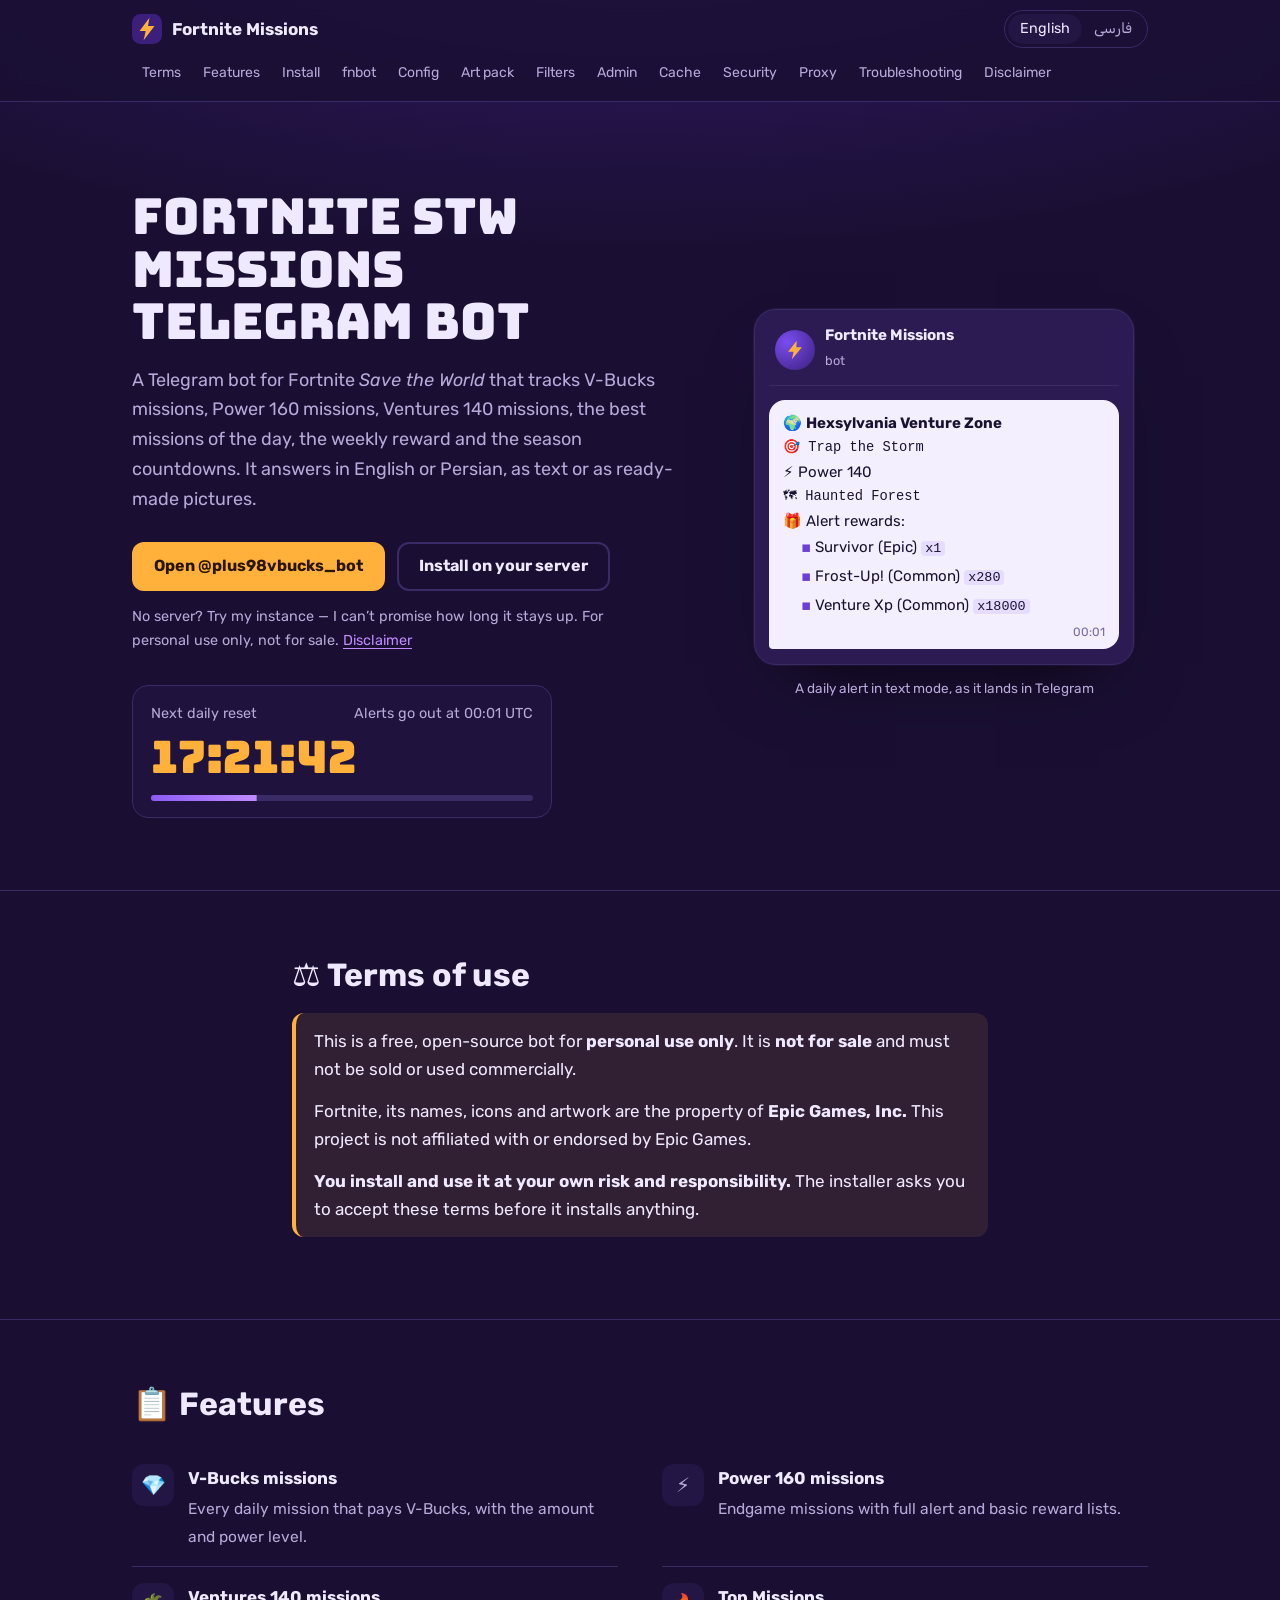
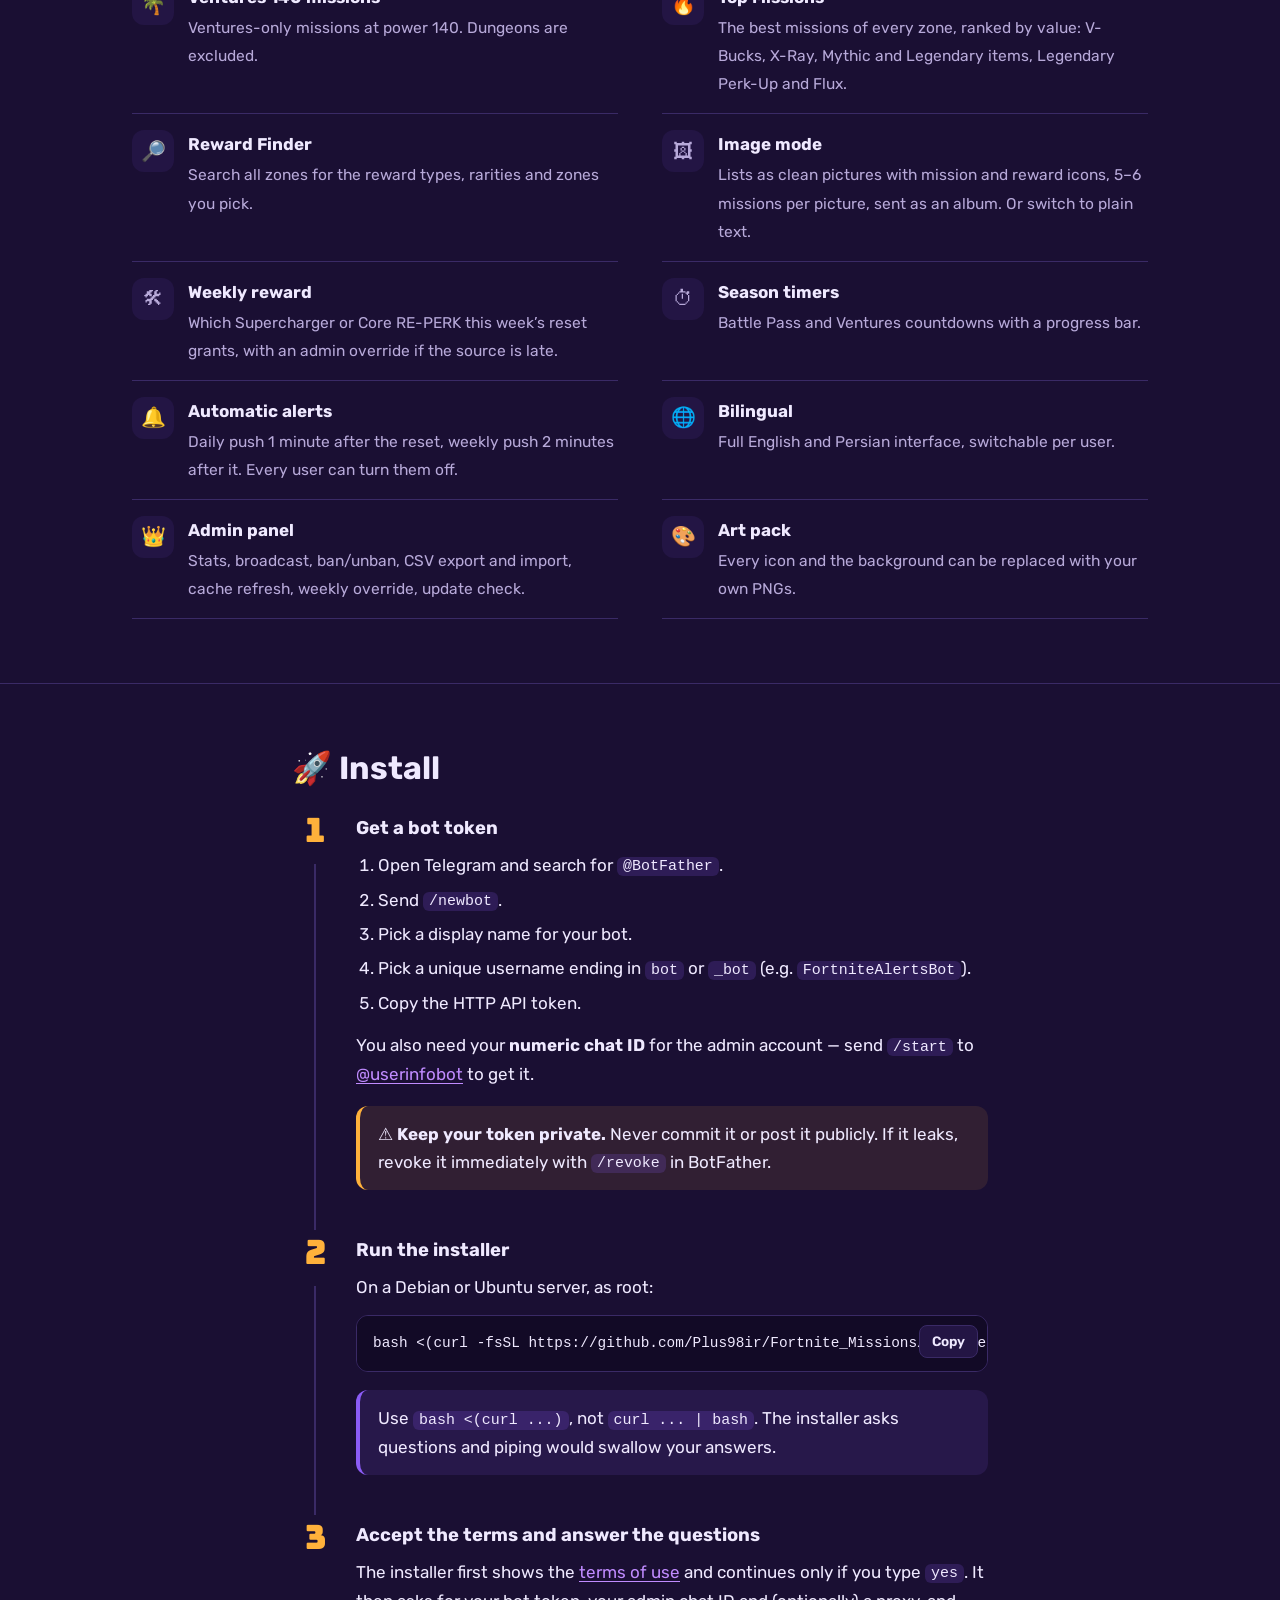
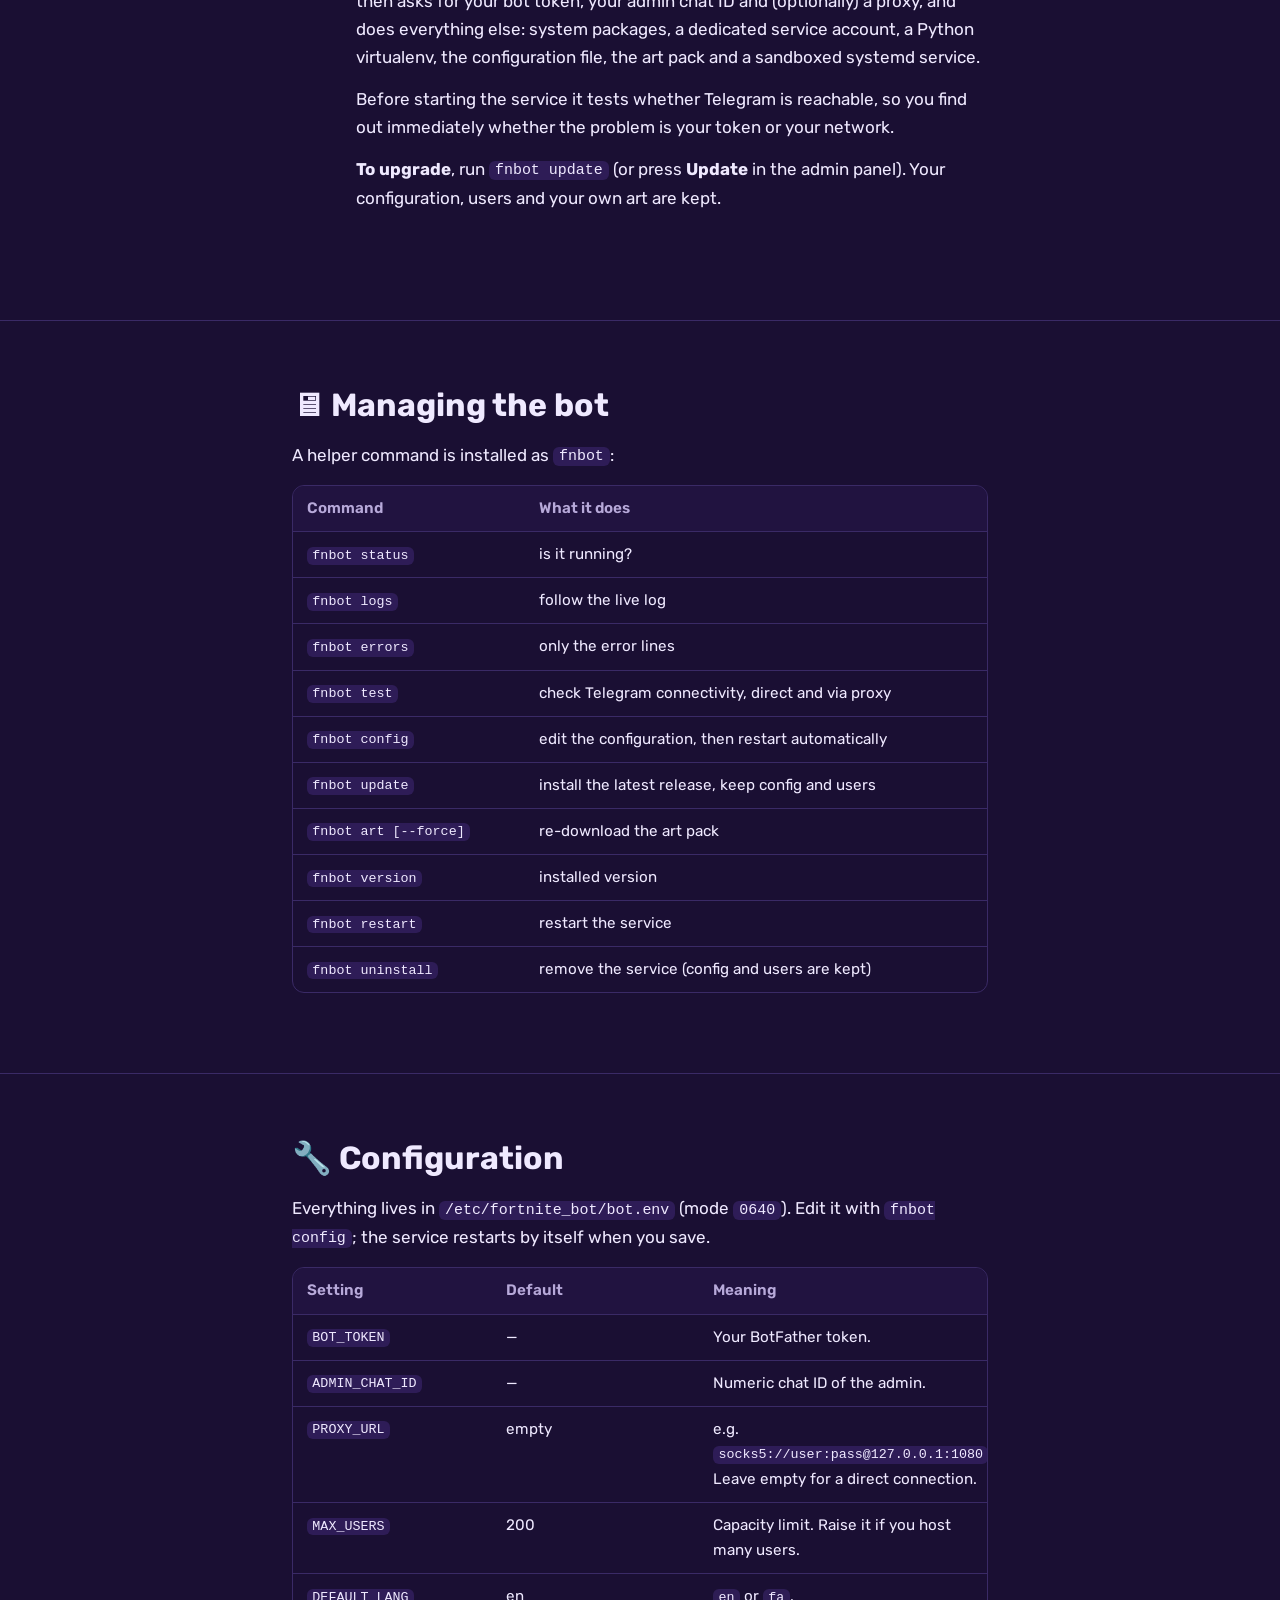
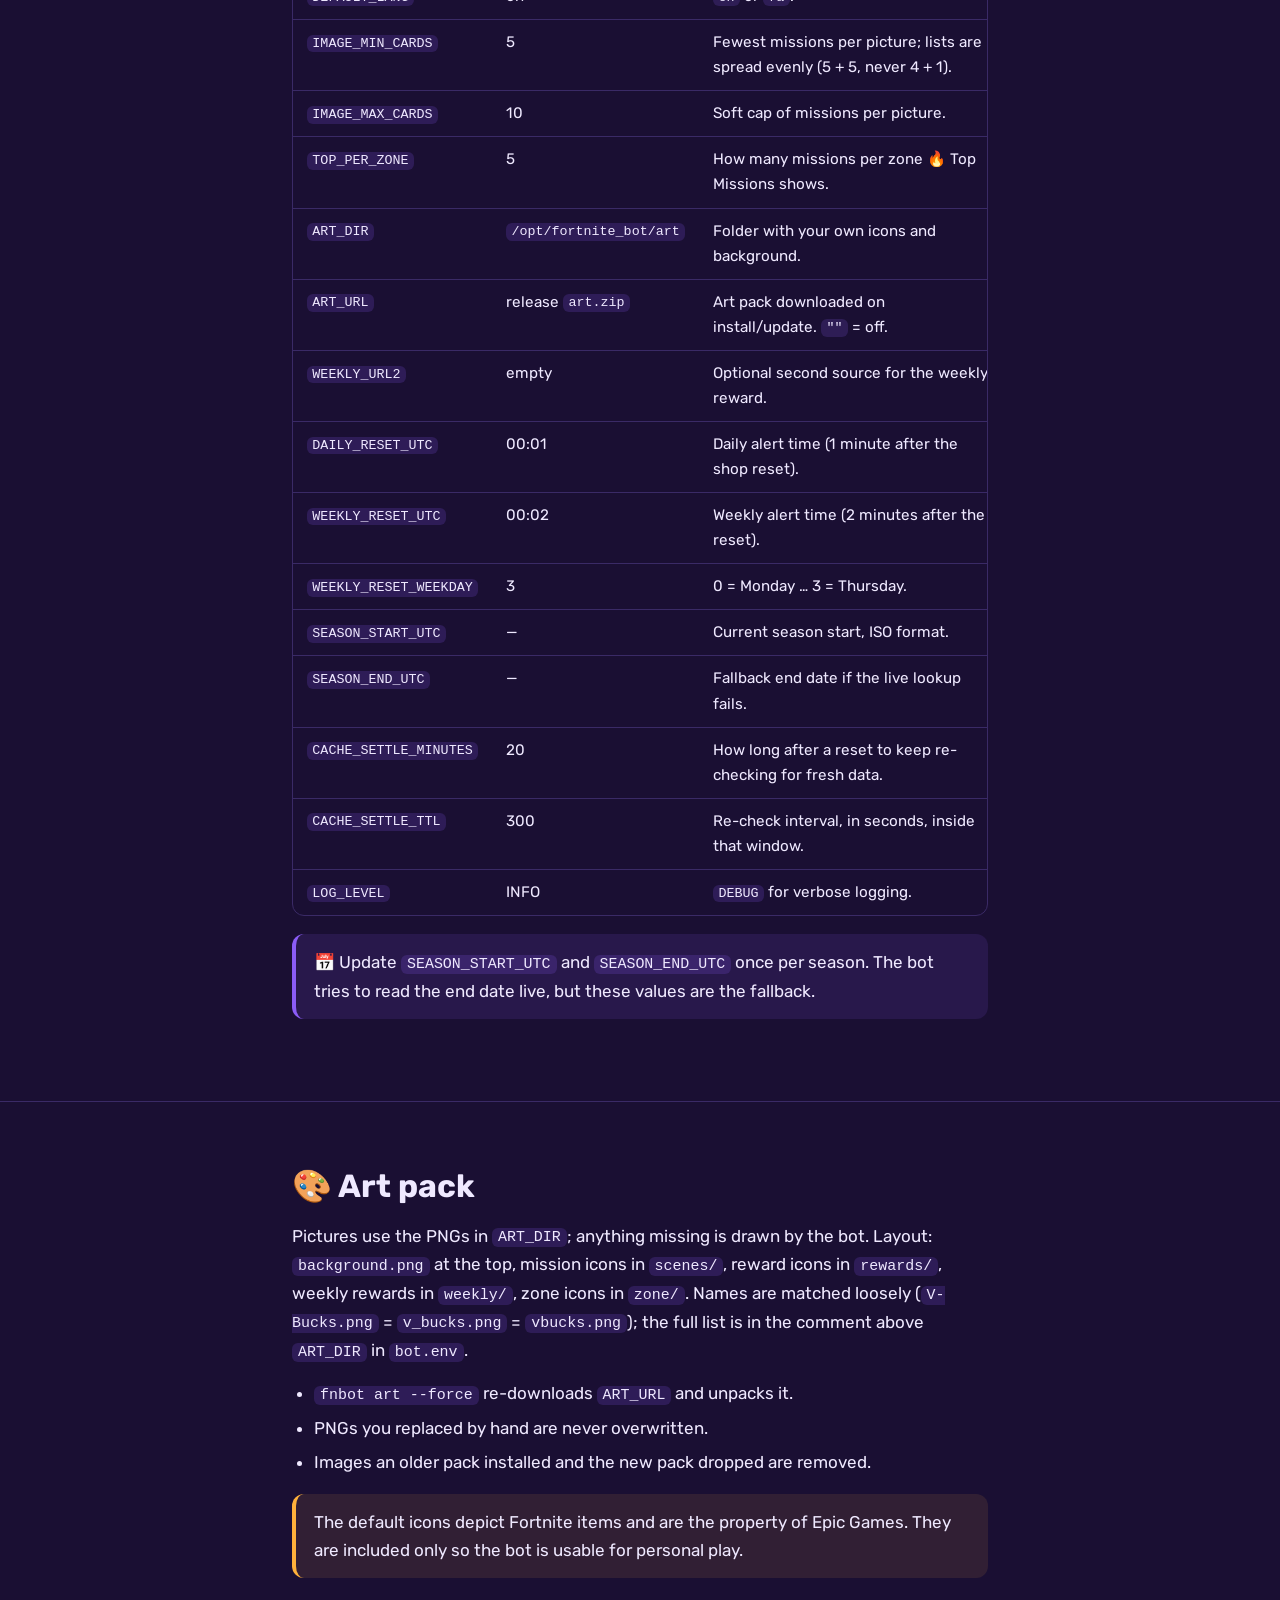
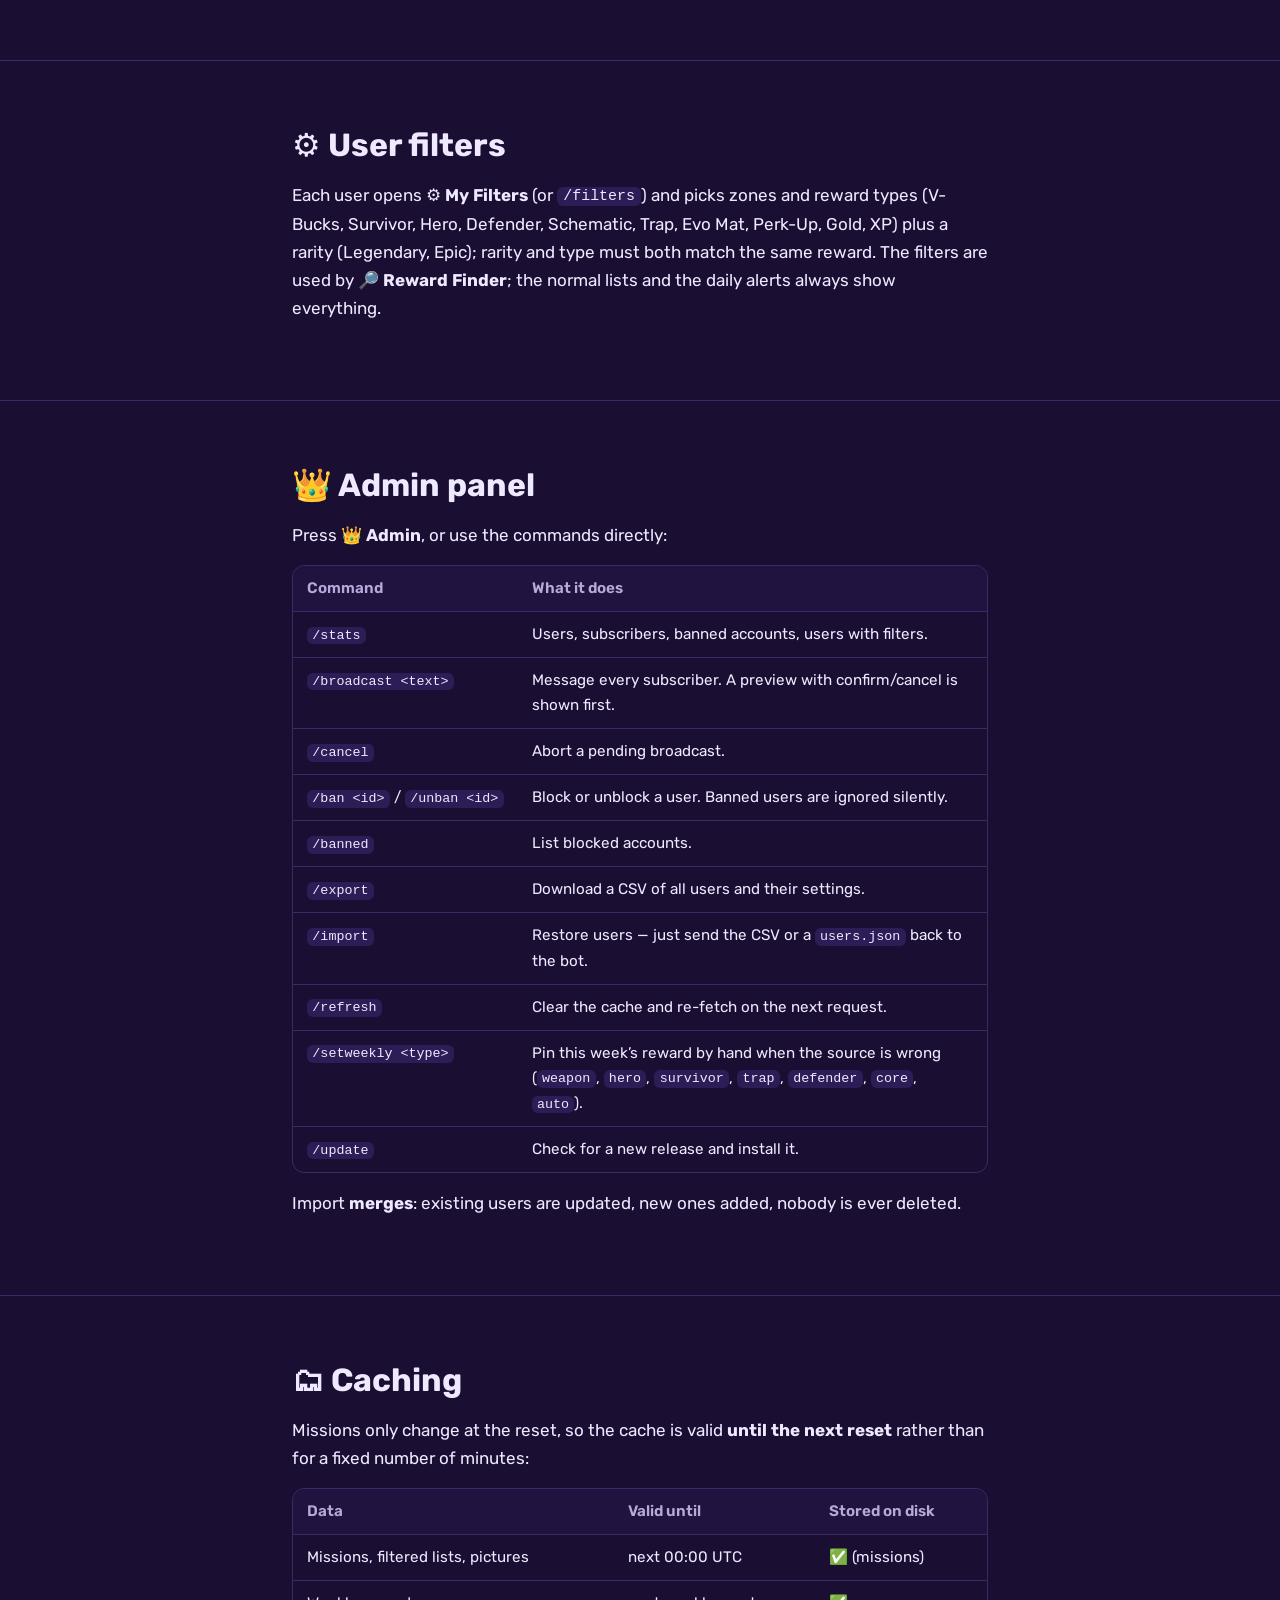
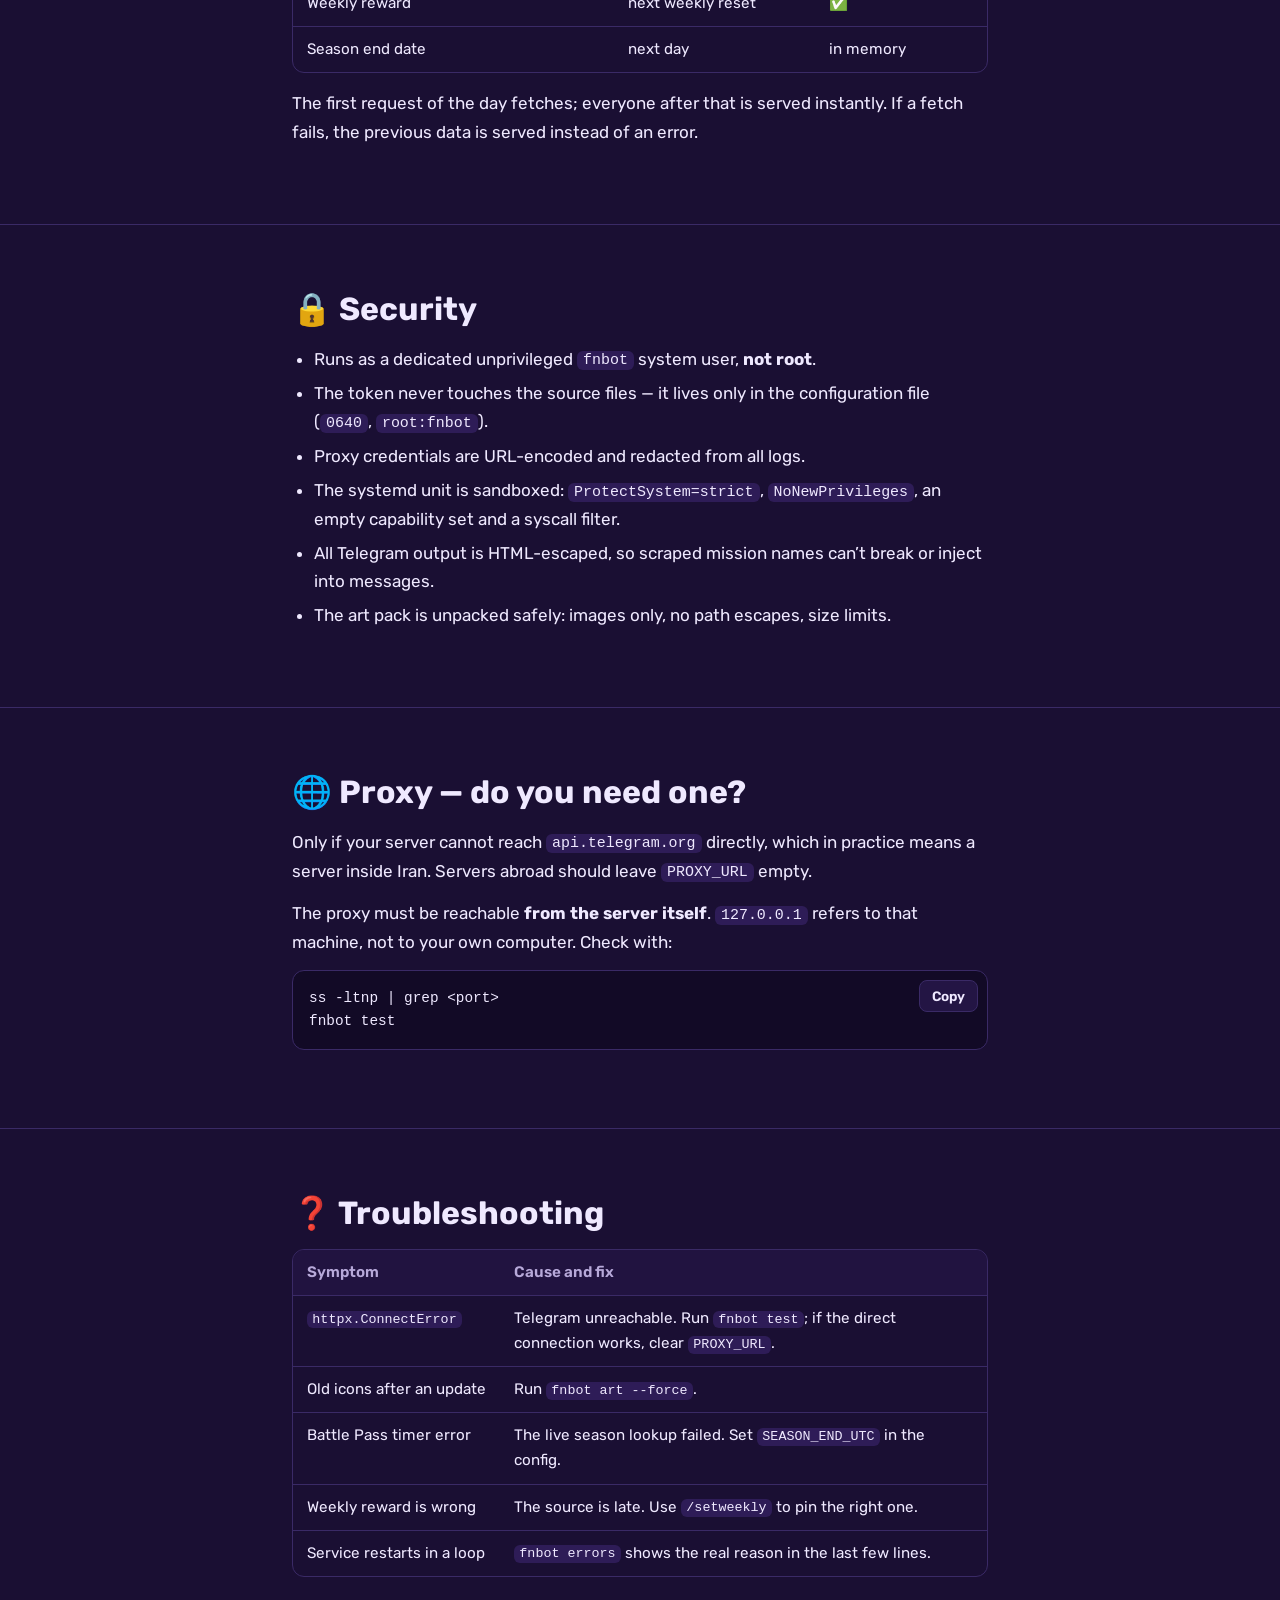
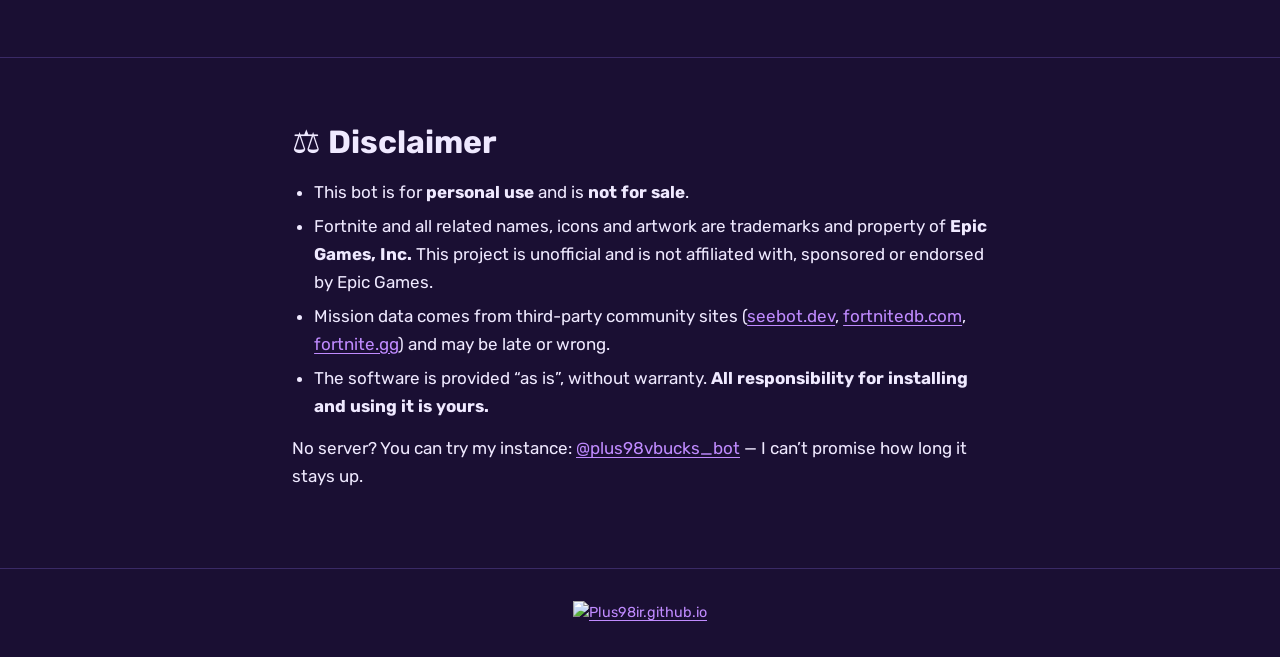
==== commit 61da5fe9: "Terms of use: installer asks to accept; README and site pages updated - The installer shows the term" ====
--- a/index.html
+++ b/index.html
@@ -190,7 +190,7 @@
         <a href="fa.html" hreflang="fa">فارسی</a>
       </nav>
     </div>
-    <nav class="toc" aria-label="On this page"><ul><li><a href="#features">Features</a></li><li><a href="#install">Install</a></li><li><a href="#proxy">Proxy</a></li><li><a href="#manage">fnbot</a></li><li><a href="#config">Config</a></li><li><a href="#admin">Admin</a></li><li><a href="#cache">Cache</a></li><li><a href="#security">Security</a></li><li><a href="#changes">What’s new</a></li><li><a href="#upgrade">Upgrade</a></li><li><a href="#troubleshooting">Troubleshooting</a></li><li><a href="#paths">Paths</a></li></ul></nav>
+    <nav class="toc" aria-label="On this page"><ul><li><a href="#terms">Terms</a></li><li><a href="#features">Features</a></li><li><a href="#install">Install</a></li><li><a href="#manage">fnbot</a></li><li><a href="#config">Config</a></li><li><a href="#art">Art pack</a></li><li><a href="#filters">Filters</a></li><li><a href="#admin">Admin</a></li><li><a href="#cache">Cache</a></li><li><a href="#security">Security</a></li><li><a href="#proxy">Proxy</a></li><li><a href="#troubleshooting">Troubleshooting</a></li><li><a href="#disclaimer">Disclaimer</a></li></ul></nav>
   </div>
 </header>
 <main id="top">
@@ -199,14 +199,15 @@
   <div class="hero">
     <div>
       <h1>Fortnite STW Missions Telegram Bot</h1>
-      <p class="lede">A bilingual (English / Persian) Telegram bot that tracks Fortnite <em>Save the World</em>
-      mission alerts: V-Bucks missions, Power 160 missions, Ventures 140 missions, the weekly Supercharger
-      reward, and season countdowns. One command installs it as a hardened systemd service.</p>
+      <p class="lede">A Telegram bot for Fortnite <em>Save the World</em> that tracks V-Bucks missions, Power 160
+      missions, Ventures 140 missions, the best missions of the day, the weekly reward and the season countdowns.
+      It answers in English or Persian, as text or as ready-made pictures.</p>
       <div class="actions">
         <a class="btn btn-primary" href="https://t.me/plus98vbucks_bot">Open @plus98vbucks_bot</a>
         <a class="btn btn-ghost" href="#install">Install on your server</a>
       </div>
-      <p class="fineprint">No server? Use the public bot — I can’t promise how long it will stay online.</p>
+      <p class="fineprint">No server? Try my instance — I can’t promise how long it stays up.
+      For personal use only, not for sale. <a href="#disclaimer">Disclaimer</a></p>
       <div class="reset">
         <div class="reset-label"><span>Next daily reset</span><span>Alerts go out at 00:01 UTC</span></div>
         <div class="clock" id="reset-clock" role="timer" aria-label="Time until the 00:00 UTC reset">--:--:--</div>
@@ -230,24 +231,38 @@
       <time>00:01</time>
     </div>
   </div>
-  <figcaption>A daily alert, as it lands in Telegram</figcaption>
+  <figcaption>A daily alert in text mode, as it lands in Telegram</figcaption>
 </figure>
   </div>
 </div>
 
+<section id="terms"><div class="wrap prose">
+  <h2>⚖️ Terms of use</h2>
+  <div class="note warn">
+    <p>This is a free, open-source bot for <strong>personal use only</strong>. It is <strong>not for sale</strong>
+    and must not be sold or used commercially.</p>
+    <p>Fortnite, its names, icons and artwork are the property of <strong>Epic Games, Inc.</strong> This project is
+    not affiliated with or endorsed by Epic Games.</p>
+    <p><strong>You install and use it at your own risk and responsibility.</strong> The installer asks you to accept
+    these terms before it installs anything.</p>
+  </div>
+</div></section>
+
 <section id="features"><div class="wrap">
   <h2>📋 Features</h2>
   <ul class="board">
-    <li><span class="ic">💎</span><div><b>V-Bucks alerts</b><span>Every daily mission whose alert rewards contain V-Bucks, with the amount.</span></div></li>
+    <li><span class="ic">💎</span><div><b>V-Bucks missions</b><span>Every daily mission that pays V-Bucks, with the amount and power level.</span></div></li>
     <li><span class="ic">⚡</span><div><b>Power 160 missions</b><span>Endgame missions with full alert and basic reward lists.</span></div></li>
-    <li><span class="ic">🌴</span><div><b>Ventures 140 missions</b><span>Ventures-only missions at Power 140. Dungeons are excluded.</span></div></li>
-    <li><span class="ic">🛠</span><div><b>Weekly reward</b><span>Which Supercharger (Hero / Survivor / Weapon / Trap / Defender) or Core RE-PERK is on offer this week.</span></div></li>
-    <li><span class="ic">⏱</span><div><b>Season timers</b><span>Live Battle Pass and Ventures countdowns with a progress bar.</span></div></li>
-    <li><span class="ic">🎯</span><div><b>Per-user filters</b><span>Each user picks their zones (Stonewood → Twine Peaks), the reward types they care about, and a minimum V-Bucks amount. Filters apply to the daily push too.</span></div></li>
-    <li><span class="ic">🔔</span><div><b>Automatic alerts</b><span>Daily digest 1 minute after the 00:00 UTC reset, weekly reward 2 minutes after the Thursday reset. Every user can turn them off.</span></div></li>
-    <li><span class="ic">🌐</span><div><b>Bilingual</b><span>English and Persian, switchable per user at any time.</span></div></li>
-    <li><span class="ic">👑</span><div><b>Admin panel</b><span>Stats, broadcast with preview, ban/unban, CSV export and import.</span></div></li>
-    <li><span class="ic">🚀</span><div><b>One-command installer</b><span>Asks for your token, admin ID and optional proxy, then sets everything up.</span></div></li>
+    <li><span class="ic">🌴</span><div><b>Ventures 140 missions</b><span>Ventures-only missions at power 140. Dungeons are excluded.</span></div></li>
+    <li><span class="ic">🔥</span><div><b>Top Missions</b><span>The best missions of every zone, ranked by value: V-Bucks, X-Ray, Mythic and Legendary items, Legendary Perk-Up and Flux.</span></div></li>
+    <li><span class="ic">🔎</span><div><b>Reward Finder</b><span>Search all zones for the reward types, rarities and zones you pick.</span></div></li>
+    <li><span class="ic">🖼</span><div><b>Image mode</b><span>Lists as clean pictures with mission and reward icons, 5–6 missions per picture, sent as an album. Or switch to plain text.</span></div></li>
+    <li><span class="ic">🛠</span><div><b>Weekly reward</b><span>Which Supercharger or Core RE-PERK this week’s reset grants, with an admin override if the source is late.</span></div></li>
+    <li><span class="ic">⏱</span><div><b>Season timers</b><span>Battle Pass and Ventures countdowns with a progress bar.</span></div></li>
+    <li><span class="ic">🔔</span><div><b>Automatic alerts</b><span>Daily push 1 minute after the reset, weekly push 2 minutes after it. Every user can turn them off.</span></div></li>
+    <li><span class="ic">🌐</span><div><b>Bilingual</b><span>Full English and Persian interface, switchable per user.</span></div></li>
+    <li><span class="ic">👑</span><div><b>Admin panel</b><span>Stats, broadcast, ban/unban, CSV export and import, cache refresh, weekly override, update check.</span></div></li>
+    <li><span class="ic">🎨</span><div><b>Art pack</b><span>Every icon and the background can be replaced with your own PNGs.</span></div></li>
   </ul>
 </div></section>
 
@@ -259,59 +274,50 @@
       <ol>
         <li>Open Telegram and search for <code>@BotFather</code>.</li>
         <li>Send <code>/newbot</code>.</li>
-        <li>Pick a display name, then a unique username ending in <code>bot</code> (e.g. <code>FortniteAlertsBot</code>).</li>
-        <li>Copy the HTTP API token BotFather gives you.</li>
-        <li>Get your numeric chat ID from <code>@userinfobot</code> — that is the admin ID.</li>
+        <li>Pick a display name for your bot.</li>
+        <li>Pick a unique username ending in <code>bot</code> or <code>_bot</code> (e.g. <code>FortniteAlertsBot</code>).</li>
+        <li>Copy the HTTP API token.</li>
       </ol>
-      <div class="note warn"><p><strong>⚠️ Warning:</strong> keep your bot token private. Never commit it to GitHub
-      or paste it into a chat. The installer stores it in a root-only file, never in the source code.</p></div>
+      <p>You also need your <strong>numeric chat ID</strong> for the admin account — send <code>/start</code> to
+      <a href="https://t.me/userinfobot">@userinfobot</a> to get it.</p>
+      <div class="note warn"><p><strong>⚠️ Keep your token private.</strong> Never commit it or post it publicly. If it
+      leaks, revoke it immediately with <code>/revoke</code> in BotFather.</p></div>
     </li>
     <li>
       <h3>Run the installer</h3>
-      <p>On a fresh Debian or Ubuntu server, as root:</p>
+      <p>On a Debian or Ubuntu server, as root:</p>
       <div class="code"><pre><code>bash &lt;(curl -fsSL https://github.com/Plus98ir/Fortnite_Missions/releases/latest/download/install_fortnite_bot.sh)</code></pre><button class="copy" type="button" data-done="Copied">Copy</button></div>
       <div class="note"><p>Use <code>bash&nbsp;&lt;(curl&nbsp;...)</code>, not <code>curl&nbsp;...&nbsp;|&nbsp;bash</code>. The installer asks
-      interactive questions and piping would swallow your answers.</p></div>
-      <p>Or download it first if you prefer to read the script before running it:</p>
-      <div class="code"><pre><code>curl -fsSLO https://github.com/Plus98ir/Fortnite_Missions/releases/latest/download/install_fortnite_bot.sh
-sudo bash install_fortnite_bot.sh</code></pre><button class="copy" type="button" data-done="Copied">Copy</button></div>
+      questions and piping would swallow your answers.</p></div>
     </li>
     <li>
-      <h3>Answer three questions</h3>
-      <ul>
-        <li>your bot token (validated before use, never echoed to the screen);</li>
-        <li>your numeric admin chat ID;</li>
-        <li>whether you need a proxy — and if so its type, host, port and credentials.</li>
-      </ul>
-      <p>Before starting the service it tests the connection both directly and through the proxy, then tells you
-      which one works. Re-running the installer later upgrades the code and keeps your existing configuration.</p>
+      <h3>Accept the terms and answer the questions</h3>
+      <p>The installer first shows the <a href="#terms">terms of use</a> and continues only if you type <code>yes</code>.
+      It then asks for your bot token, your admin chat ID and (optionally) a proxy, and does everything else: system
+      packages, a dedicated service account, a Python virtualenv, the configuration file, the art pack and a sandboxed
+      systemd service.</p>
+      <p>Before starting the service it tests whether Telegram is reachable, so you find out immediately whether the
+      problem is your token or your network.</p>
+      <p><strong>To upgrade</strong>, run <code>fnbot update</code> (or press <strong>Update</strong> in the admin panel).
+      Your configuration, users and your own art are kept.</p>
     </li>
   </ol>
 </div></section>
 
-<section id="proxy"><div class="wrap prose">
-  <h2>🌐 Proxy configuration</h2>
-  <p>You no longer edit any Python file. The proxy is a question during install, and can be changed at any time
-  with <code>fnbot config</code>.</p>
-  <div class="note warn"><p><strong>Note:</strong> a proxy is only needed if the server itself cannot reach
-  <code>api.telegram.org</code> — typically an Iranian server. A VPS outside a filtered country needs no proxy at all.
-  If you enter <code>127.0.0.1</code>, remember it means the <em>server’s</em> own localhost, not your PC.</p></div>
-  <p>SOCKS5 proxies are automatically upgraded to <code>socks5h</code> for scraping, so DNS is resolved through the
-  proxy rather than leaking to the local resolver.</p>
-</div></section>
-
 <section id="manage"><div class="wrap prose">
-  <h2>🎛 Management</h2>
-  <p>The installer adds an <code>fnbot</code> command:</p>
+  <h2>🖥 Managing the bot</h2>
+  <p>A helper command is installed as <code>fnbot</code>:</p>
   <div class="table-wrap"><table>
     <thead><tr><th>Command</th><th>What it does</th></tr></thead>
     <tbody>
-      <tr><td><code>fnbot status</code></td><td>service status</td></tr>
+      <tr><td><code>fnbot status</code></td><td>is it running?</td></tr>
       <tr><td><code>fnbot logs</code></td><td>follow the live log</td></tr>
-      <tr><td><code>fnbot errors</code></td><td>show only error lines from the log</td></tr>
-      <tr><td><code>fnbot test</code></td><td>test Telegram reachability, direct and via proxy</td></tr>
-      <tr><td><code>fnbot config</code></td><td>edit the config, then restart</td></tr>
-      <tr><td><code>fnbot update</code></td><td>update bot version</td></tr>
+      <tr><td><code>fnbot errors</code></td><td>only the error lines</td></tr>
+      <tr><td><code>fnbot test</code></td><td>check Telegram connectivity, direct and via proxy</td></tr>
+      <tr><td><code>fnbot config</code></td><td>edit the configuration, then restart automatically</td></tr>
+      <tr><td><code>fnbot update</code></td><td>install the latest release, keep config and users</td></tr>
+      <tr><td><code>fnbot art [--force]</code></td><td>re-download the art pack</td></tr>
+      <tr><td><code>fnbot version</code></td><td>installed version</td></tr>
       <tr><td><code>fnbot restart</code></td><td>restart the service</td></tr>
       <tr><td><code>fnbot uninstall</code></td><td>remove the service (config and users are kept)</td></tr>
     </tbody>
@@ -319,147 +325,146 @@
 </div></section>
 
 <section id="config"><div class="wrap prose">
-  <h2>🔧 Configuration file</h2>
-  <p>Everything lives in <code>/etc/fortnite_bot/bot.env</code> (mode 0640, root:fnbot):</p>
+  <h2>🔧 Configuration</h2>
+  <p>Everything lives in <code>/etc/fortnite_bot/bot.env</code> (mode <code>0640</code>). Edit it with
+  <code>fnbot config</code>; the service restarts by itself when you save.</p>
   <div class="table-wrap"><table>
     <thead><tr><th>Setting</th><th>Default</th><th>Meaning</th></tr></thead>
     <tbody>
-      <tr><td><code>MAX_USERS</code></td><td>200</td><td>user cap for alerts</td></tr>
-      <tr><td><code>DAILY_RESET_UTC</code></td><td>00:01</td><td>daily digest time</td></tr>
-      <tr><td><code>WEEKLY_RESET_UTC</code></td><td>00:02</td><td>weekly reward time</td></tr>
-      <tr><td><code>WEEKLY_RESET_WEEKDAY</code></td><td>3</td><td>0 = Monday, 3 = Thursday</td></tr>
-      <tr><td><code>SEASON_START_UTC</code></td><td>—</td><td>season start, for the progress bar</td></tr>
-      <tr><td><code>SEASON_END_UTC</code></td><td>—</td><td>fallback if the live lookup fails</td></tr>
-      <tr><td><code>DEFAULT_LANG</code></td><td>en</td><td><code>en</code> or <code>fa</code></td></tr>
-      <tr><td><code>LOG_LEVEL</code></td><td>INFO</td><td>set to <code>DEBUG</code> when troubleshooting</td></tr>
+      <tr><td><code>BOT_TOKEN</code></td><td>—</td><td>Your BotFather token.</td></tr>
+      <tr><td><code>ADMIN_CHAT_ID</code></td><td>—</td><td>Numeric chat ID of the admin.</td></tr>
+      <tr><td><code>PROXY_URL</code></td><td>empty</td><td>e.g. <code>socks5://user:pass@127.0.0.1:1080</code>. Leave empty for a direct connection.</td></tr>
+      <tr><td><code>MAX_USERS</code></td><td>200</td><td>Capacity limit. Raise it if you host many users.</td></tr>
+      <tr><td><code>DEFAULT_LANG</code></td><td>en</td><td><code>en</code> or <code>fa</code>.</td></tr>
+      <tr><td><code>IMAGE_MIN_CARDS</code></td><td>5</td><td>Fewest missions per picture; lists are spread evenly (5 + 5, never 4 + 1).</td></tr>
+      <tr><td><code>IMAGE_MAX_CARDS</code></td><td>10</td><td>Soft cap of missions per picture.</td></tr>
+      <tr><td><code>TOP_PER_ZONE</code></td><td>5</td><td>How many missions per zone 🔥 Top Missions shows.</td></tr>
+      <tr><td><code>ART_DIR</code></td><td><code>/opt/fortnite_bot/art</code></td><td>Folder with your own icons and background.</td></tr>
+      <tr><td><code>ART_URL</code></td><td>release <code>art.zip</code></td><td>Art pack downloaded on install/update. <code>""</code> = off.</td></tr>
+      <tr><td><code>WEEKLY_URL2</code></td><td>empty</td><td>Optional second source for the weekly reward.</td></tr>
+      <tr><td><code>DAILY_RESET_UTC</code></td><td>00:01</td><td>Daily alert time (1 minute after the shop reset).</td></tr>
+      <tr><td><code>WEEKLY_RESET_UTC</code></td><td>00:02</td><td>Weekly alert time (2 minutes after the reset).</td></tr>
+      <tr><td><code>WEEKLY_RESET_WEEKDAY</code></td><td>3</td><td>0 = Monday … 3 = Thursday.</td></tr>
+      <tr><td><code>SEASON_START_UTC</code></td><td>—</td><td>Current season start, ISO format.</td></tr>
+      <tr><td><code>SEASON_END_UTC</code></td><td>—</td><td>Fallback end date if the live lookup fails.</td></tr>
+      <tr><td><code>CACHE_SETTLE_MINUTES</code></td><td>20</td><td>How long after a reset to keep re-checking for fresh data.</td></tr>
+      <tr><td><code>CACHE_SETTLE_TTL</code></td><td>300</td><td>Re-check interval, in seconds, inside that window.</td></tr>
+      <tr><td><code>LOG_LEVEL</code></td><td>INFO</td><td><code>DEBUG</code> for verbose logging.</td></tr>
     </tbody>
   </table></div>
-  <p>After editing, run <code>fnbot restart</code> — or just use <code>fnbot config</code>, which restarts for you.</p>
+  <div class="note"><p>📅 Update <code>SEASON_START_UTC</code> and <code>SEASON_END_UTC</code> once per season. The bot
+  tries to read the end date live, but these values are the fallback.</p></div>
+</div></section>
+
+<section id="art"><div class="wrap prose">
+  <h2>🎨 Art pack</h2>
+  <p>Pictures use the PNGs in <code>ART_DIR</code>; anything missing is drawn by the bot. Layout:
+  <code>background.png</code> at the top, mission icons in <code>scenes/</code>, reward icons in <code>rewards/</code>,
+  weekly rewards in <code>weekly/</code>, zone icons in <code>zone/</code>. Names are matched loosely
+  (<code>V-Bucks.png</code> = <code>v_bucks.png</code> = <code>vbucks.png</code>); the full list is in the comment above
+  <code>ART_DIR</code> in <code>bot.env</code>.</p>
+  <ul>
+    <li><code>fnbot art --force</code> re-downloads <code>ART_URL</code> and unpacks it.</li>
+    <li>PNGs you replaced by hand are never overwritten.</li>
+    <li>Images an older pack installed and the new pack dropped are removed.</li>
+  </ul>
+  <div class="note warn"><p>The default icons depict Fortnite items and are the property of Epic Games. They are
+  included only so the bot is usable for personal play.</p></div>
+</div></section>
+
+<section id="filters"><div class="wrap prose">
+  <h2>⚙️ User filters</h2>
+  <p>Each user opens <strong>⚙️ My Filters</strong> (or <code>/filters</code>) and picks zones and reward types
+  (V-Bucks, Survivor, Hero, Defender, Schematic, Trap, Evo Mat, Perk-Up, Gold, XP) plus a rarity (Legendary, Epic);
+  rarity and type must both match the same reward. The filters are used by <strong>🔎 Reward Finder</strong>; the
+  normal lists and the daily alerts always show everything.</p>
 </div></section>
 
 <section id="admin"><div class="wrap prose">
   <h2>👑 Admin panel</h2>
-  <p class="intro">Only the configured admin ID sees the <code>👑 Admin</code> button.</p>
-  <ul>
-    <li><strong>Stats</strong> — total users, subscribers, banned, how many use filters.</li>
-    <li><strong>Broadcast</strong> — press the button then send your message, or use <code>/broadcast your text</code>.
-      Either way you get a preview with confirm/cancel before anything is sent. <code>/cancel</code> aborts.</li>
-    <li><strong>Export</strong> — <code>/export</code> sends a CSV of every user with their language, alert setting,
-      ban state and filters.</li>
-    <li><strong>Import</strong> — send that CSV (or an old <code>users.json</code>) back to the bot to restore.
-      Existing users are updated, new ones added, nobody is deleted.</li>
-    <li><strong>Ban</strong> — <code>/ban ID</code>, <code>/unban ID</code>, <code>/banned</code>. Banned users are
-      silently ignored and receive no alerts.</li>
-    <li><strong>Refresh</strong> — <code>/refresh</code> clears the cache and forces a re-fetch.</li>
-  </ul>
-</div></section>
-
-<section id="cache"><div class="wrap prose">
-  <h2>⚡ Caching</h2>
-  <p>Mission data changes only at the in-game reset, so the cache is valid until the <em>next reset</em> rather than
-  for a fixed number of minutes:</p>
+  <p>Press <strong>👑 Admin</strong>, or use the commands directly:</p>
   <div class="table-wrap"><table>
-    <thead><tr><th>Data</th><th>Valid until</th><th>Survives restart</th></tr></thead>
+    <thead><tr><th>Command</th><th>What it does</th></tr></thead>
     <tbody>
-      <tr><td>Missions (V-Bucks / 160 / Ventures)</td><td>next 00:00 UTC</td><td>yes</td></tr>
-      <tr><td>Weekly reward</td><td>next Thursday reset</td><td>yes</td></tr>
-      <tr><td>Season end date</td><td>daily</td><td>no</td></tr>
+      <tr><td><code>/stats</code></td><td>Users, subscribers, banned accounts, users with filters.</td></tr>
+      <tr><td><code>/broadcast &lt;text&gt;</code></td><td>Message every subscriber. A preview with confirm/cancel is shown first.</td></tr>
+      <tr><td><code>/cancel</code></td><td>Abort a pending broadcast.</td></tr>
+      <tr><td><code>/ban &lt;id&gt;</code> / <code>/unban &lt;id&gt;</code></td><td>Block or unblock a user. Banned users are ignored silently.</td></tr>
+      <tr><td><code>/banned</code></td><td>List blocked accounts.</td></tr>
+      <tr><td><code>/export</code></td><td>Download a CSV of all users and their settings.</td></tr>
+      <tr><td><code>/import</code></td><td>Restore users — just send the CSV or a <code>users.json</code> back to the bot.</td></tr>
+      <tr><td><code>/refresh</code></td><td>Clear the cache and re-fetch on the next request.</td></tr>
+      <tr><td><code>/setweekly &lt;type&gt;</code></td><td>Pin this week’s reward by hand when the source is wrong (<code>weapon</code>, <code>hero</code>, <code>survivor</code>, <code>trap</code>, <code>defender</code>, <code>core</code>, <code>auto</code>).</td></tr>
+      <tr><td><code>/update</code></td><td>Check for a new release and install it.</td></tr>
     </tbody>
   </table></div>
-  <p>For 20 minutes after a reset the cache refreshes more eagerly, in case the upstream source has not published
-  the new data yet. If a refresh fails, the previous value is served instead of an error.</p>
-</div></section>
-
-<section id="security"><div class="wrap prose">
-  <h2>🔐 Security</h2>
-  <ul>
-    <li>The bot runs as the unprivileged <code>fnbot</code> system user, never as root.</li>
-    <li>Secrets live in a 0640 file, not in the source or the systemd unit.</li>
-    <li>Proxy passwords are redacted from every log line.</li>
-    <li>The systemd unit is sandboxed: <code>ProtectSystem=strict</code>, <code>NoNewPrivileges</code>, an empty
-      capability set and a syscall filter.</li>
-    <li>Dependencies are installed in a virtualenv, leaving the system Python untouched.</li>
-    <li>All scraped text is HTML-escaped before being sent to Telegram.</li>
-  </ul>
-</div></section>
-
-<section id="changes"><div class="wrap prose">
-  <h2>🆕 What changed in v2</h2>
-  <p class="intro">If you are coming from the first release, here is what is different.</p>
-  <details open><summary>Security</summary><div><ul>
-    <li>The token is no longer injected into the Python source with <code>sed</code>; it is read from an environment file.</li>
-    <li>The proxy password is no longer written into the world-readable systemd unit, nor printed to the terminal or the logs.</li>
-    <li>The service dropped from <code>root</code> to a dedicated user with a sandboxed unit.</li>
-    <li><code>pip --break-system-packages</code> replaced by a virtualenv.</li>
-    <li>Proxy credentials are URL-encoded, so special characters no longer break the connection.</li>
-  </ul></div></details>
-  <details><summary>Bug fixes</summary><div><ul>
-    <li>HTTP requests had no timeout and could hang forever — now bounded, with retries and backoff.</li>
-    <li>The mission source is parsed as raw JSON or as JSON embedded in the page, instead of only the latter.</li>
-    <li><code>PySocks</code> was missing, so SOCKS proxies never worked for scraping.</li>
-    <li>Markdown formatting broke whenever a mission name contained <code>*</code> or <code>_</code> — switched to escaped HTML.</li>
-    <li>The weekly job used a day index that means different things in different python-telegram-bot versions; the weekday is now checked in code.</li>
-    <li>Blocking requests inside async handlers froze the event loop — moved to worker threads.</li>
-    <li><code>users.json</code> was written non-atomically and could be corrupted.</li>
-    <li>Broadcasts had no rate limiting and could hit Telegram’s flood limit.</li>
-    <li>The Ventures cycle calculation was wrong across the new year.</li>
-    <li>Messages longer than 4096 characters were silently dropped — they are now split.</li>
-    <li>Works with python-telegram-bot 20, 21 and 22 (the <code>Defaults</code> API changed in 22).</li>
-    <li>A network failure at startup no longer crashes the service into a restart loop.</li>
-    <li>The Battle Pass timer falls back to the configured date when the live lookup fails.</li>
-  </ul></div></details>
-  <details><summary>New</summary><div><ul>
-    <li>Ventures 140 missions, dungeons excluded.</li>
-    <li>Per-user zone / reward / minimum-V-Bucks filters.</li>
-    <li>Alerts on-off toggle for every user.</li>
-    <li>Full admin panel: broadcast with preview, ban, export, import, refresh.</li>
-    <li>Reset-aware caching, persisted to disk.</li>
-    <li><code>fnbot</code> management command.</li>
-    <li>Connectivity self-test during installation.</li>
-  </ul></div></details>
-</div></section>
-
-<section id="upgrade"><div class="wrap prose">
-  <h2>⬆️ Upgrading from v1</h2>
-  <p>Just run the installer. It disables the old <code>vbucksbot.service</code>, copies
-  <code>/root/fortnite_bot/users.json</code> to the new location, and migrates the old schedule settings. Nothing is
-  deleted — the old directory stays where it is until you remove it yourself.</p>
-</div></section>
-
-<section id="troubleshooting"><div class="wrap prose">
-  <h2>🩺 Troubleshooting</h2>
-  <p>Start with:</p>
-  <div class="code"><pre><code>fnbot errors
-fnbot test</code></pre><button class="copy" type="button" data-done="Copied">Copy</button></div>
-  <details><summary><code>httpx.ConnectError: All connection attempts failed</code></summary><div>
-    <p>The server cannot reach Telegram. If you set a proxy, nothing is listening on that address — check with
-    <code>ss -ltnp | grep PORT</code>. Often the fix is to remove the proxy entirely.</p></div></details>
-  <details><summary><code>401 Unauthorized</code></summary><div>
-    <p>Wrong or revoked token. Get a fresh one from BotFather.</p></div></details>
-  <details><summary>Mission lists are empty</summary><div>
-    <p>The upstream site changed its format, or you are inside the 20-minute window right after a reset.
-    Try <code>/refresh</code>.</p></div></details>
-  <details><summary>Ventures list is empty</summary><div>
-    <p>The zone name did not match the Ventures pattern. Check <code>fnbot logs</code>.</p></div></details>
-</div></section>
-
-<section id="paths"><div class="wrap prose">
-  <h2>📁 Paths</h2>
+  <p>Import <strong>merges</strong>: existing users are updated, new ones added, nobody is ever deleted.</p>
+</div></section>
+
+<section id="cache"><div class="wrap prose">
+  <h2>🗂 Caching</h2>
+  <p>Missions only change at the reset, so the cache is valid <strong>until the next reset</strong> rather than for a
+  fixed number of minutes:</p>
   <div class="table-wrap"><table>
-    <thead><tr><th>Path</th><th>Contents</th></tr></thead>
+    <thead><tr><th>Data</th><th>Valid until</th><th>Stored on disk</th></tr></thead>
     <tbody>
-      <tr><td><code>/opt/fortnite_bot/</code></td><td>application code and virtualenv</td></tr>
-      <tr><td><code>/etc/fortnite_bot/bot.env</code></td><td>token, admin ID, proxy, settings</td></tr>
-      <tr><td><code>/var/lib/fortnite_bot/</code></td><td><code>users.json</code> and the cache files</td></tr>
-      <tr><td><code>/etc/systemd/system/fortnite-bot.service</code></td><td>the service unit</td></tr>
+      <tr><td>Missions, filtered lists, pictures</td><td>next 00:00 UTC</td><td>✅ (missions)</td></tr>
+      <tr><td>Weekly reward</td><td>next weekly reset</td><td>✅</td></tr>
+      <tr><td>Season end date</td><td>next day</td><td>in memory</td></tr>
     </tbody>
   </table></div>
-  <h3>📝 Notes</h3>
+  <p>The first request of the day fetches; everyone after that is served instantly. If a fetch fails, the previous
+  data is served instead of an error.</p>
+</div></section>
+
+<section id="security"><div class="wrap prose">
+  <h2>🔒 Security</h2>
   <ul>
-    <li>The default cap is 200 users; change <code>MAX_USERS</code> in the config.</li>
-    <li>Mission data comes from third-party community sites. If one changes its layout, the bot serves the last known data and logs a warning.</li>
-    <li>Update <code>SEASON_START_UTC</code> and <code>SEASON_END_UTC</code> once per season so the Battle Pass progress bar stays accurate.</li>
+    <li>Runs as a dedicated unprivileged <code>fnbot</code> system user, <strong>not root</strong>.</li>
+    <li>The token never touches the source files — it lives only in the configuration file (<code>0640</code>, <code>root:fnbot</code>).</li>
+    <li>Proxy credentials are URL-encoded and redacted from all logs.</li>
+    <li>The systemd unit is sandboxed: <code>ProtectSystem=strict</code>, <code>NoNewPrivileges</code>, an empty capability set and a syscall filter.</li>
+    <li>All Telegram output is HTML-escaped, so scraped mission names can’t break or inject into messages.</li>
+    <li>The art pack is unpacked safely: images only, no path escapes, size limits.</li>
   </ul>
+</div></section>
+
+<section id="proxy"><div class="wrap prose">
+  <h2>🌐 Proxy — do you need one?</h2>
+  <p>Only if your server cannot reach <code>api.telegram.org</code> directly, which in practice means a server inside
+  Iran. Servers abroad should leave <code>PROXY_URL</code> empty.</p>
+  <p>The proxy must be reachable <strong>from the server itself</strong>. <code>127.0.0.1</code> refers to that
+  machine, not to your own computer. Check with:</p>
+  <div class="code"><pre><code>ss -ltnp | grep &lt;port&gt;
+fnbot test</code></pre><button class="copy" type="button" data-done="Copied">Copy</button></div>
+</div></section>
+
+<section id="troubleshooting"><div class="wrap prose">
+  <h2>❓ Troubleshooting</h2>
+  <div class="table-wrap"><table>
+    <thead><tr><th>Symptom</th><th>Cause and fix</th></tr></thead>
+    <tbody>
+      <tr><td><code>httpx.ConnectError</code></td><td>Telegram unreachable. Run <code>fnbot test</code>; if the direct connection works, clear <code>PROXY_URL</code>.</td></tr>
+      <tr><td>Old icons after an update</td><td>Run <code>fnbot art --force</code>.</td></tr>
+      <tr><td>Battle Pass timer error</td><td>The live season lookup failed. Set <code>SEASON_END_UTC</code> in the config.</td></tr>
+      <tr><td>Weekly reward is wrong</td><td>The source is late. Use <code>/setweekly</code> to pin the right one.</td></tr>
+      <tr><td>Service restarts in a loop</td><td><code>fnbot errors</code> shows the real reason in the last few lines.</td></tr>
+    </tbody>
+  </table></div>
+</div></section>
+
+<section id="disclaimer"><div class="wrap prose">
+  <h2>⚖️ Disclaimer</h2>
+  <ul>
+    <li>This bot is for <strong>personal use</strong> and is <strong>not for sale</strong>.</li>
+    <li>Fortnite and all related names, icons and artwork are trademarks and property of <strong>Epic Games, Inc.</strong>
+      This project is unofficial and is not affiliated with, sponsored or endorsed by Epic Games.</li>
+    <li>Mission data comes from third-party community sites (<a href="https://seebot.dev">seebot.dev</a>,
+      <a href="https://fortnitedb.com">fortnitedb.com</a>, <a href="https://fortnite.gg">fortnite.gg</a>) and may be late or wrong.</li>
+    <li>The software is provided “as is”, without warranty. <strong>All responsibility for installing and using it is yours.</strong></li>
+  </ul>
+  <p>No server? You can try my instance: <a href="https://t.me/plus98vbucks_bot">@plus98vbucks_bot</a> — I can’t promise
+  how long it stays up.</p>
 </div></section>
 
 </main>
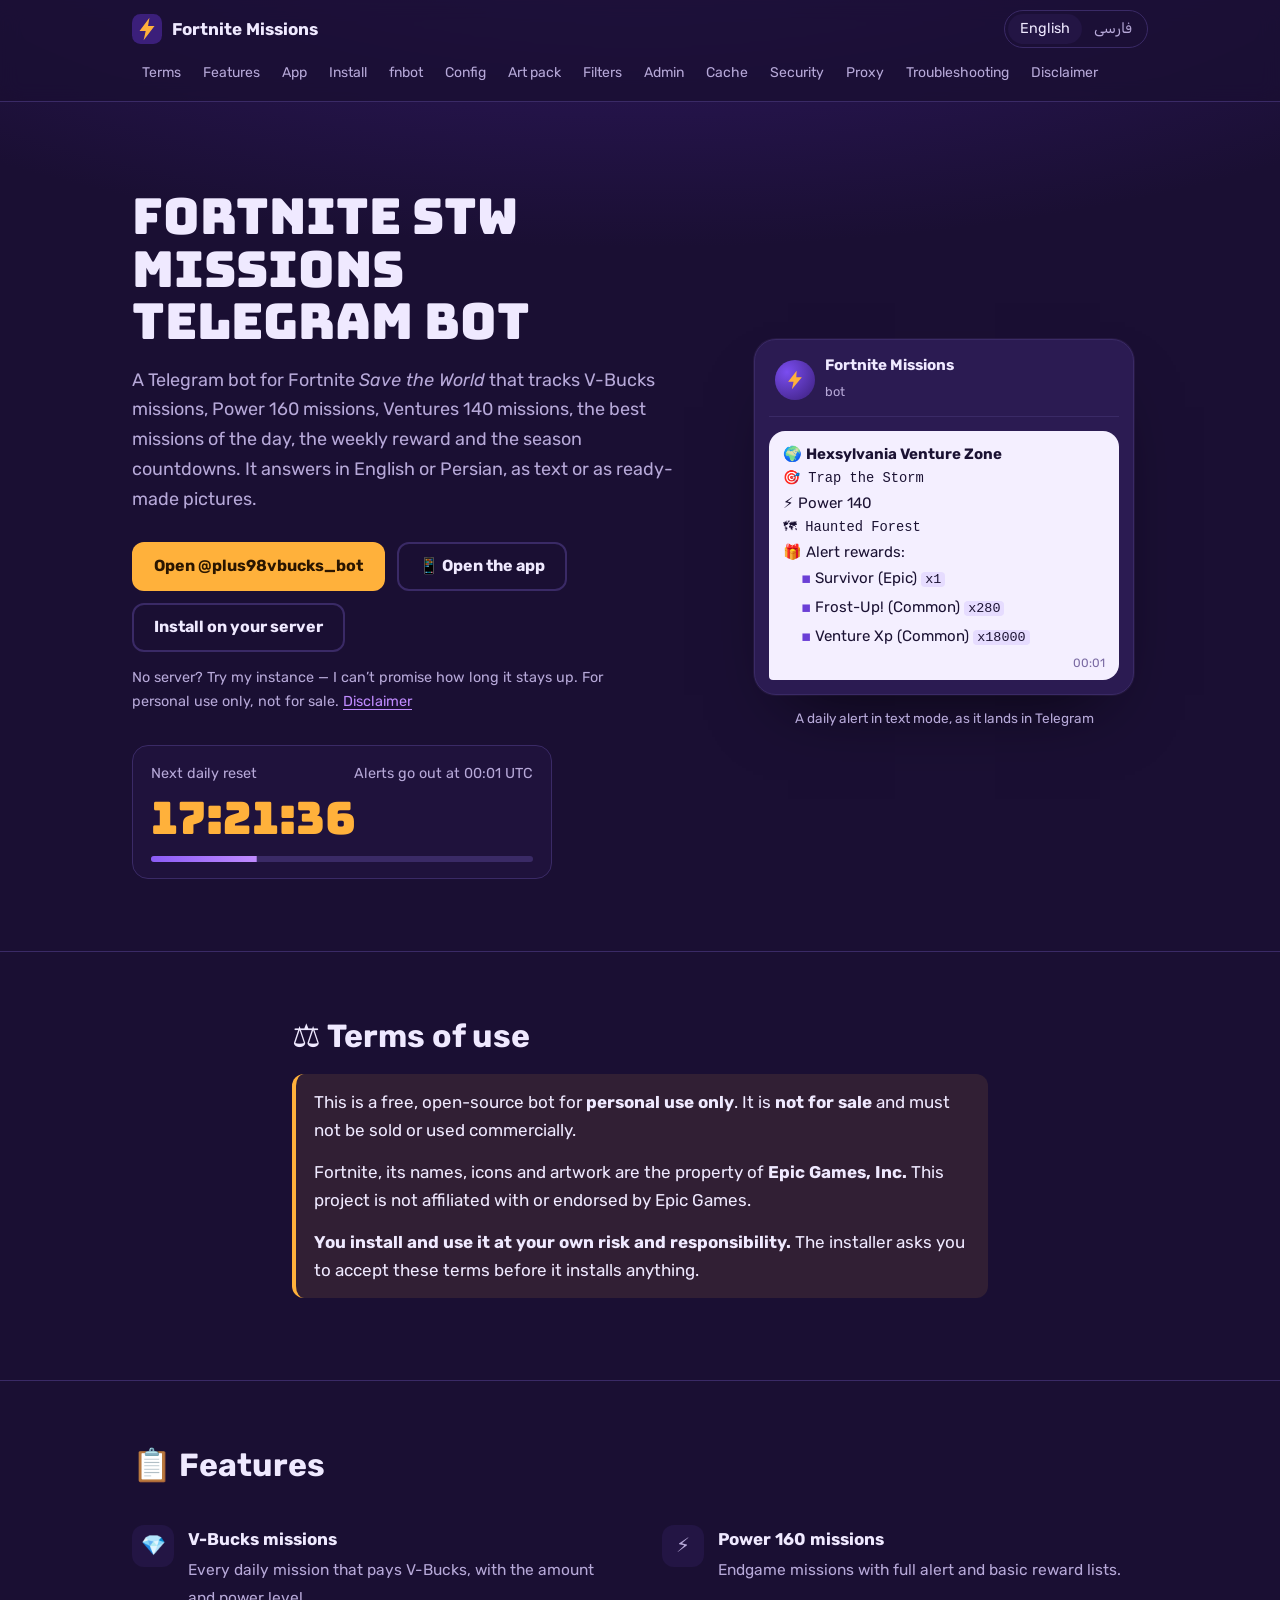
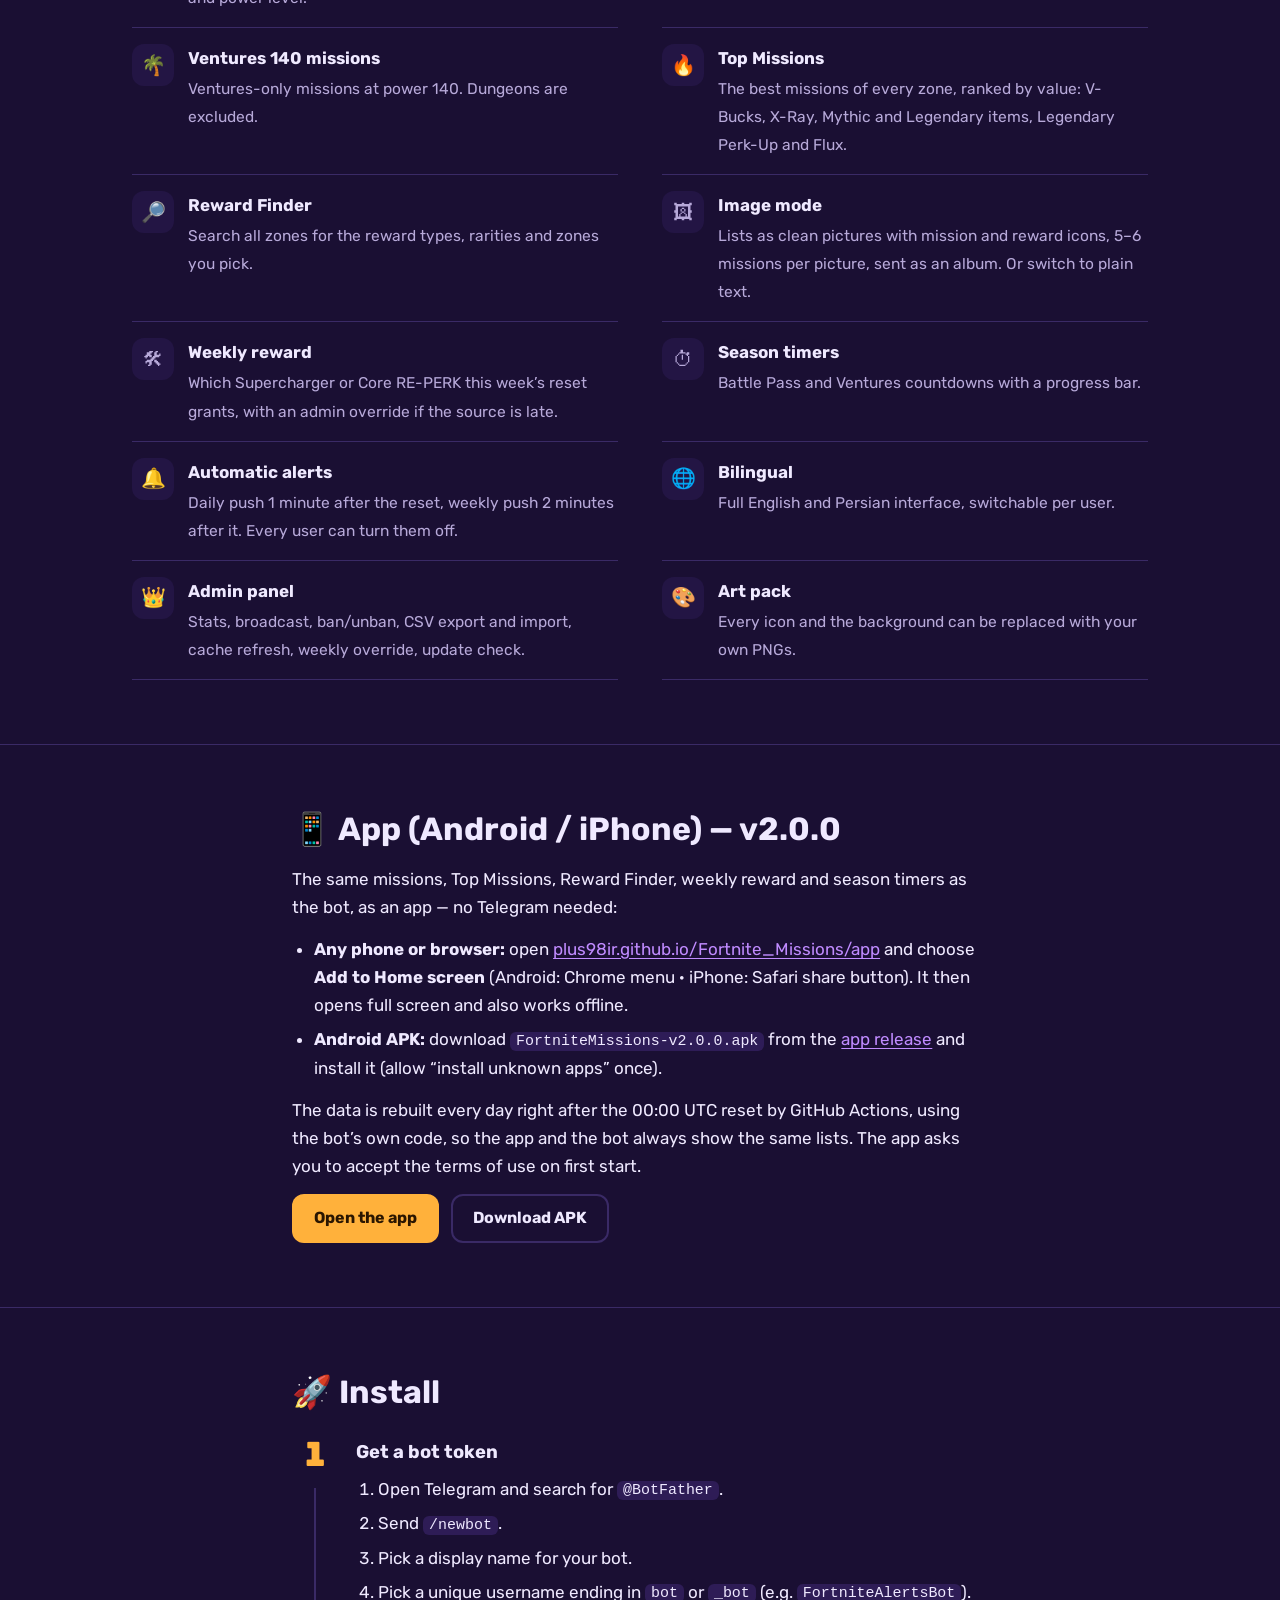
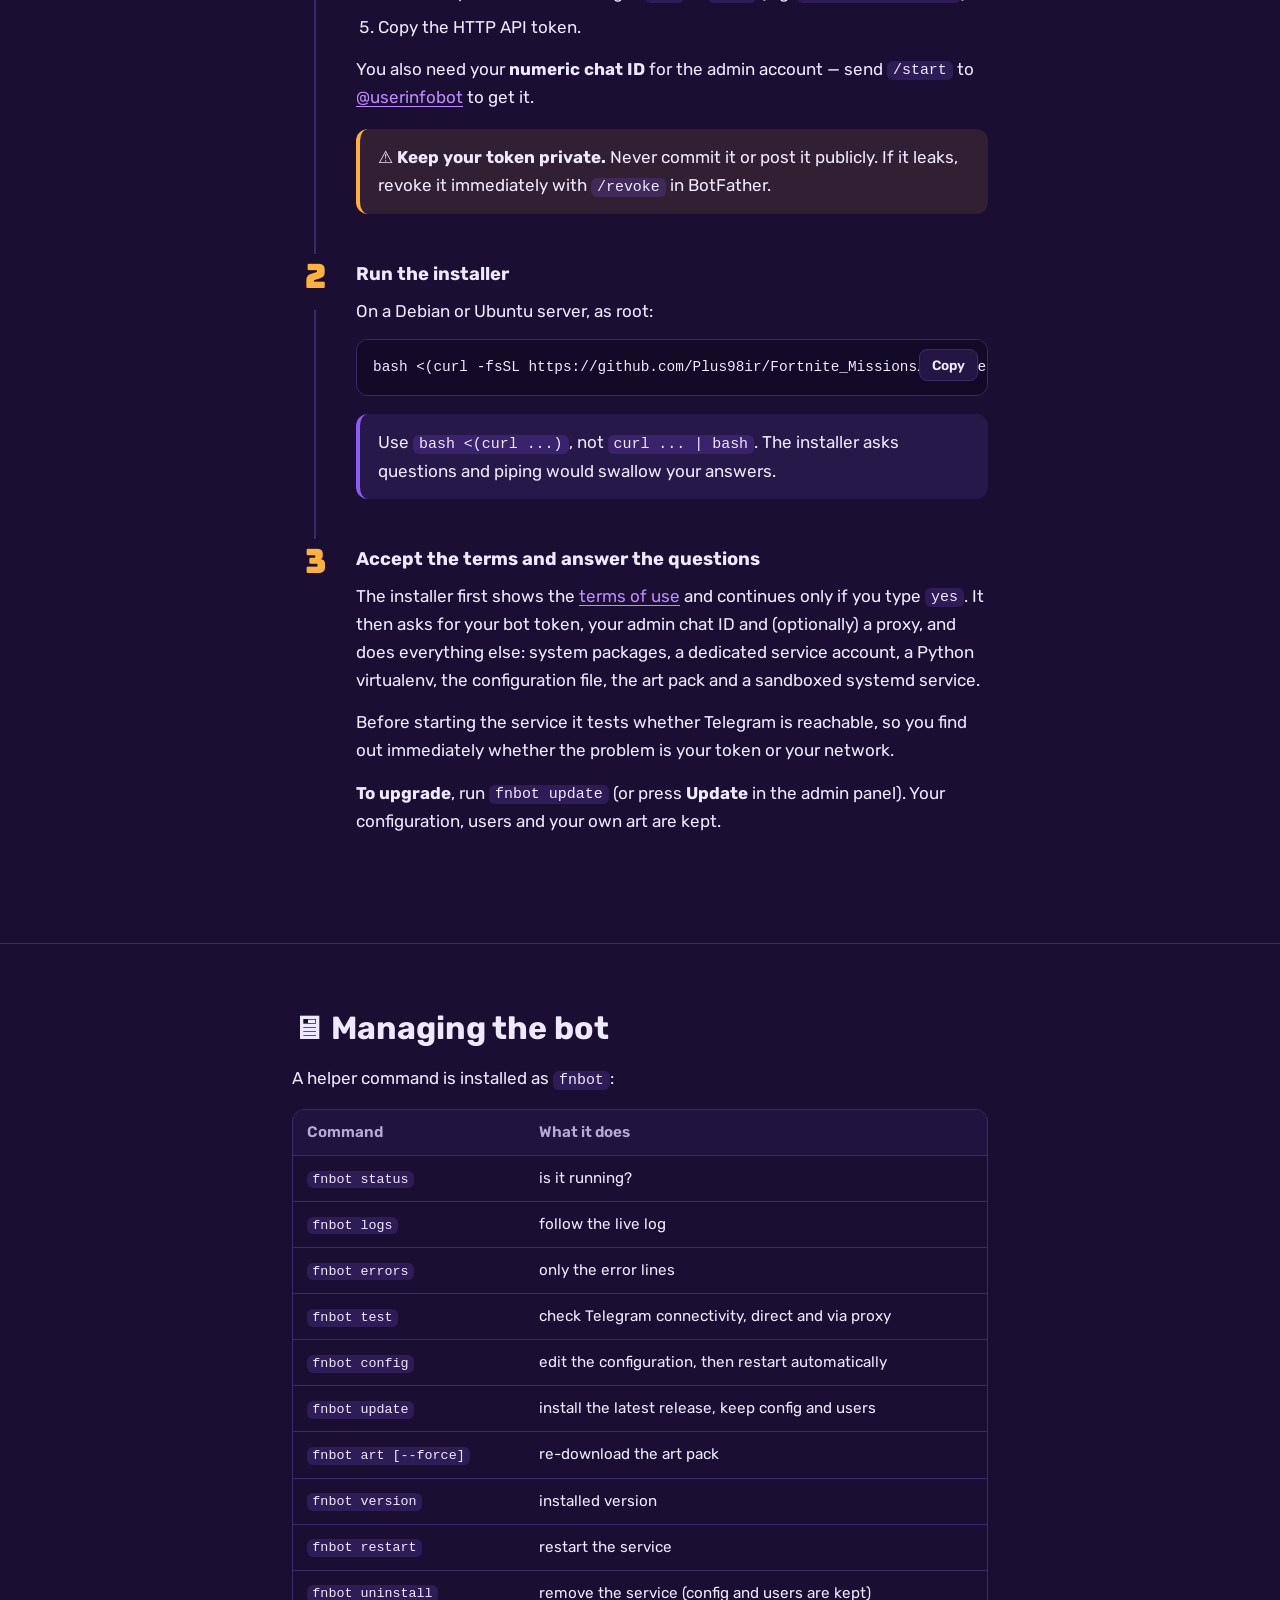
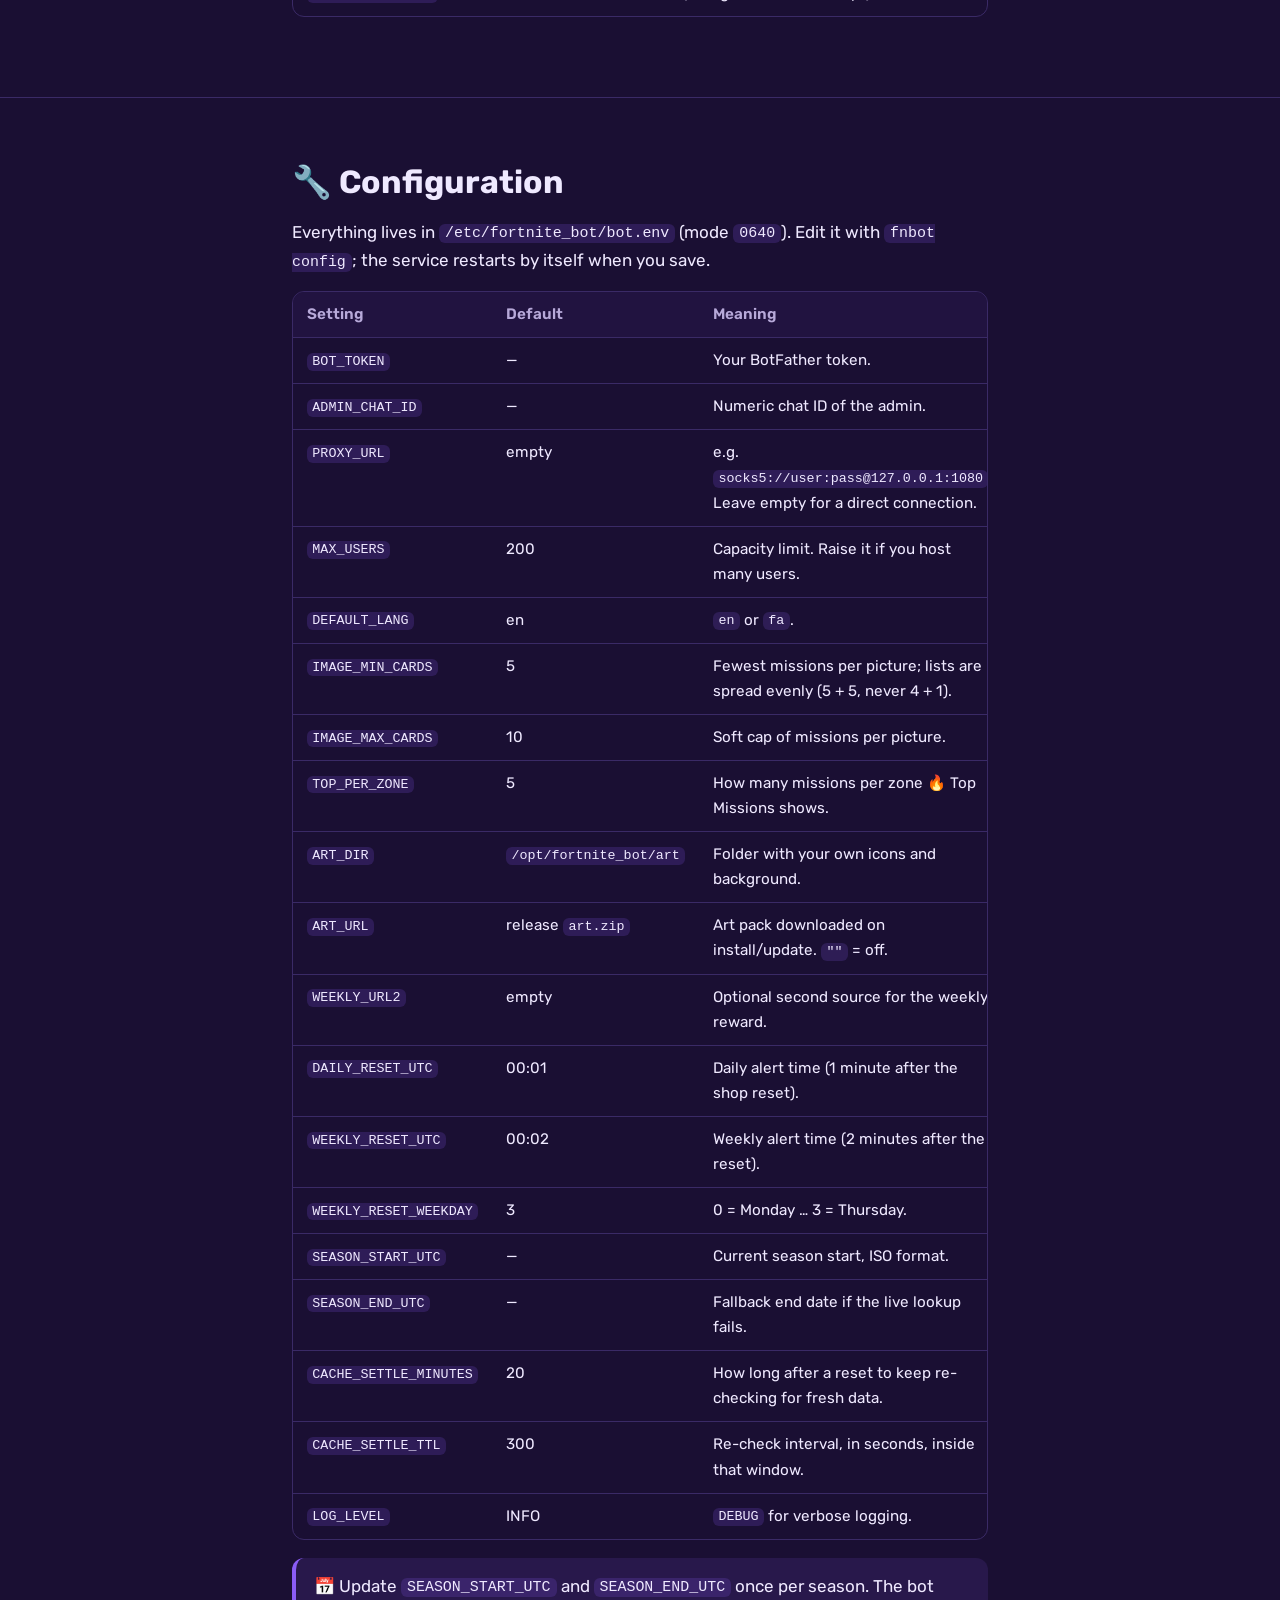
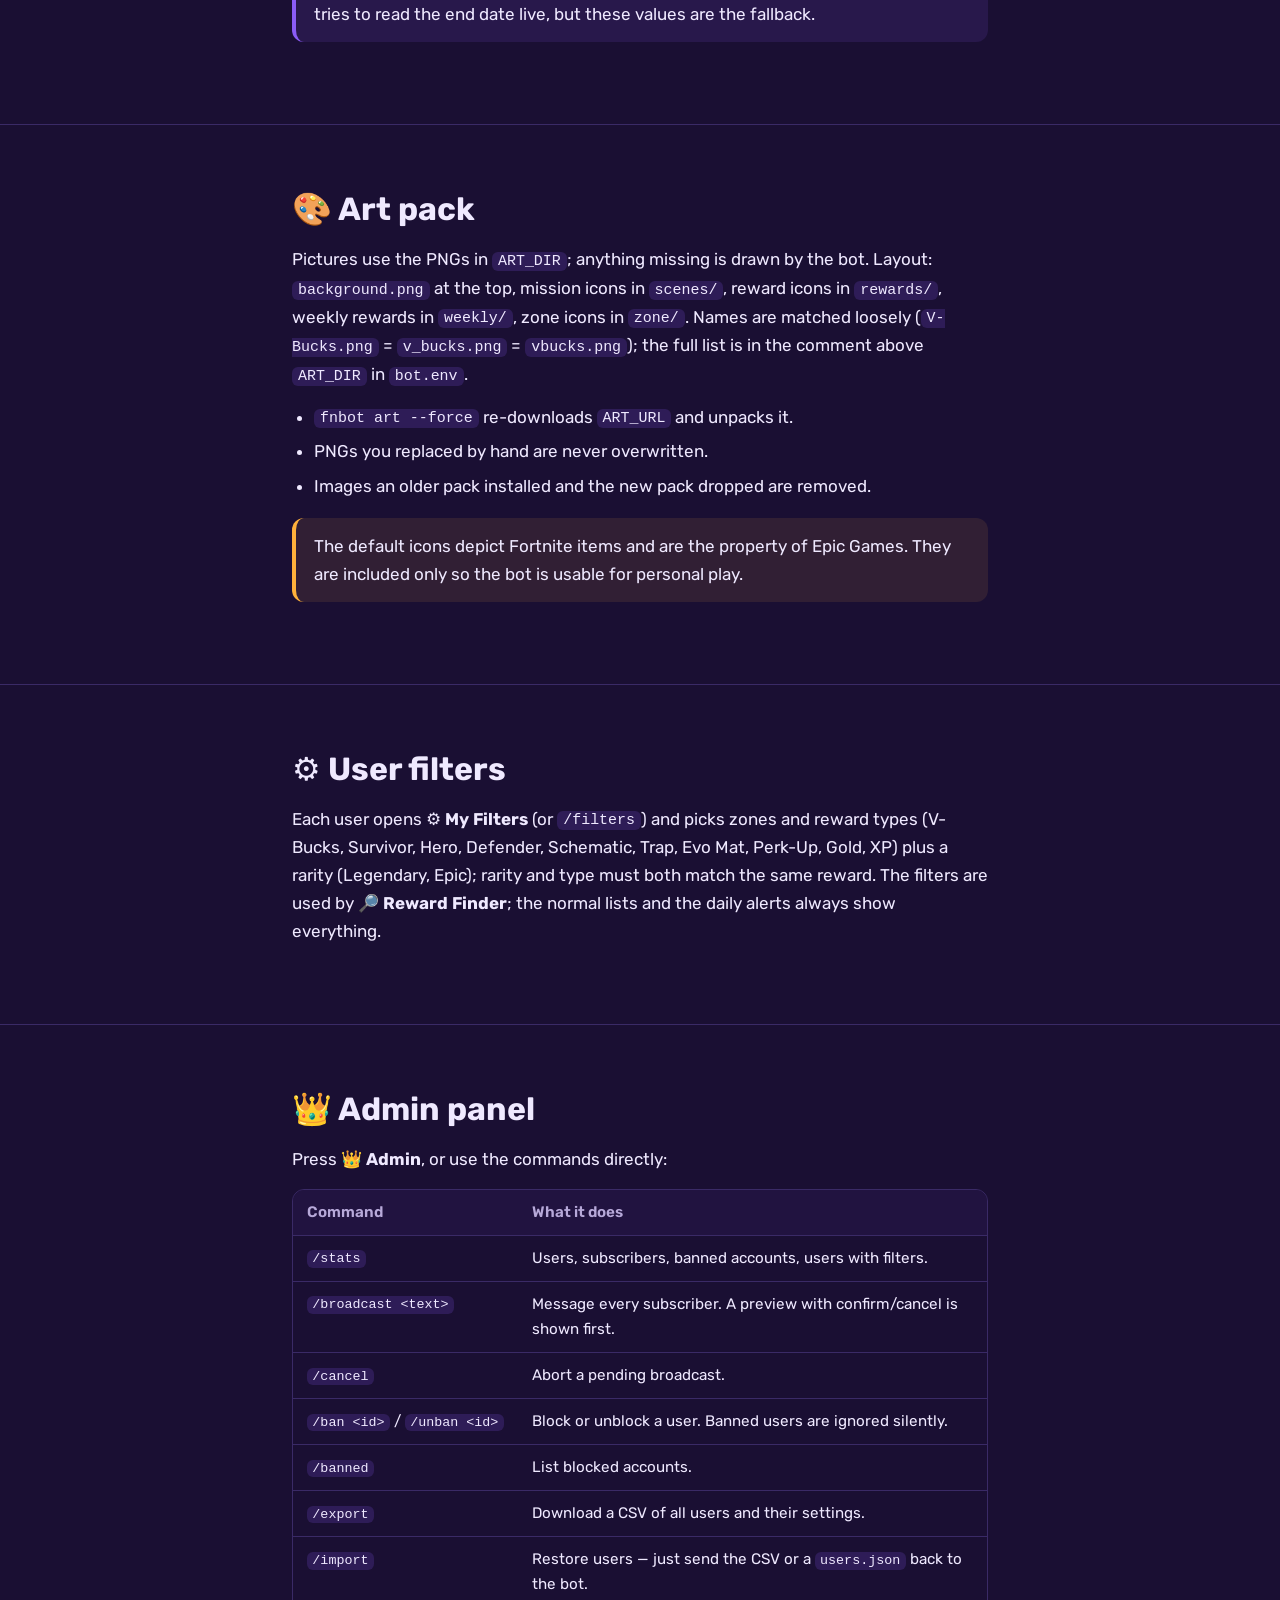
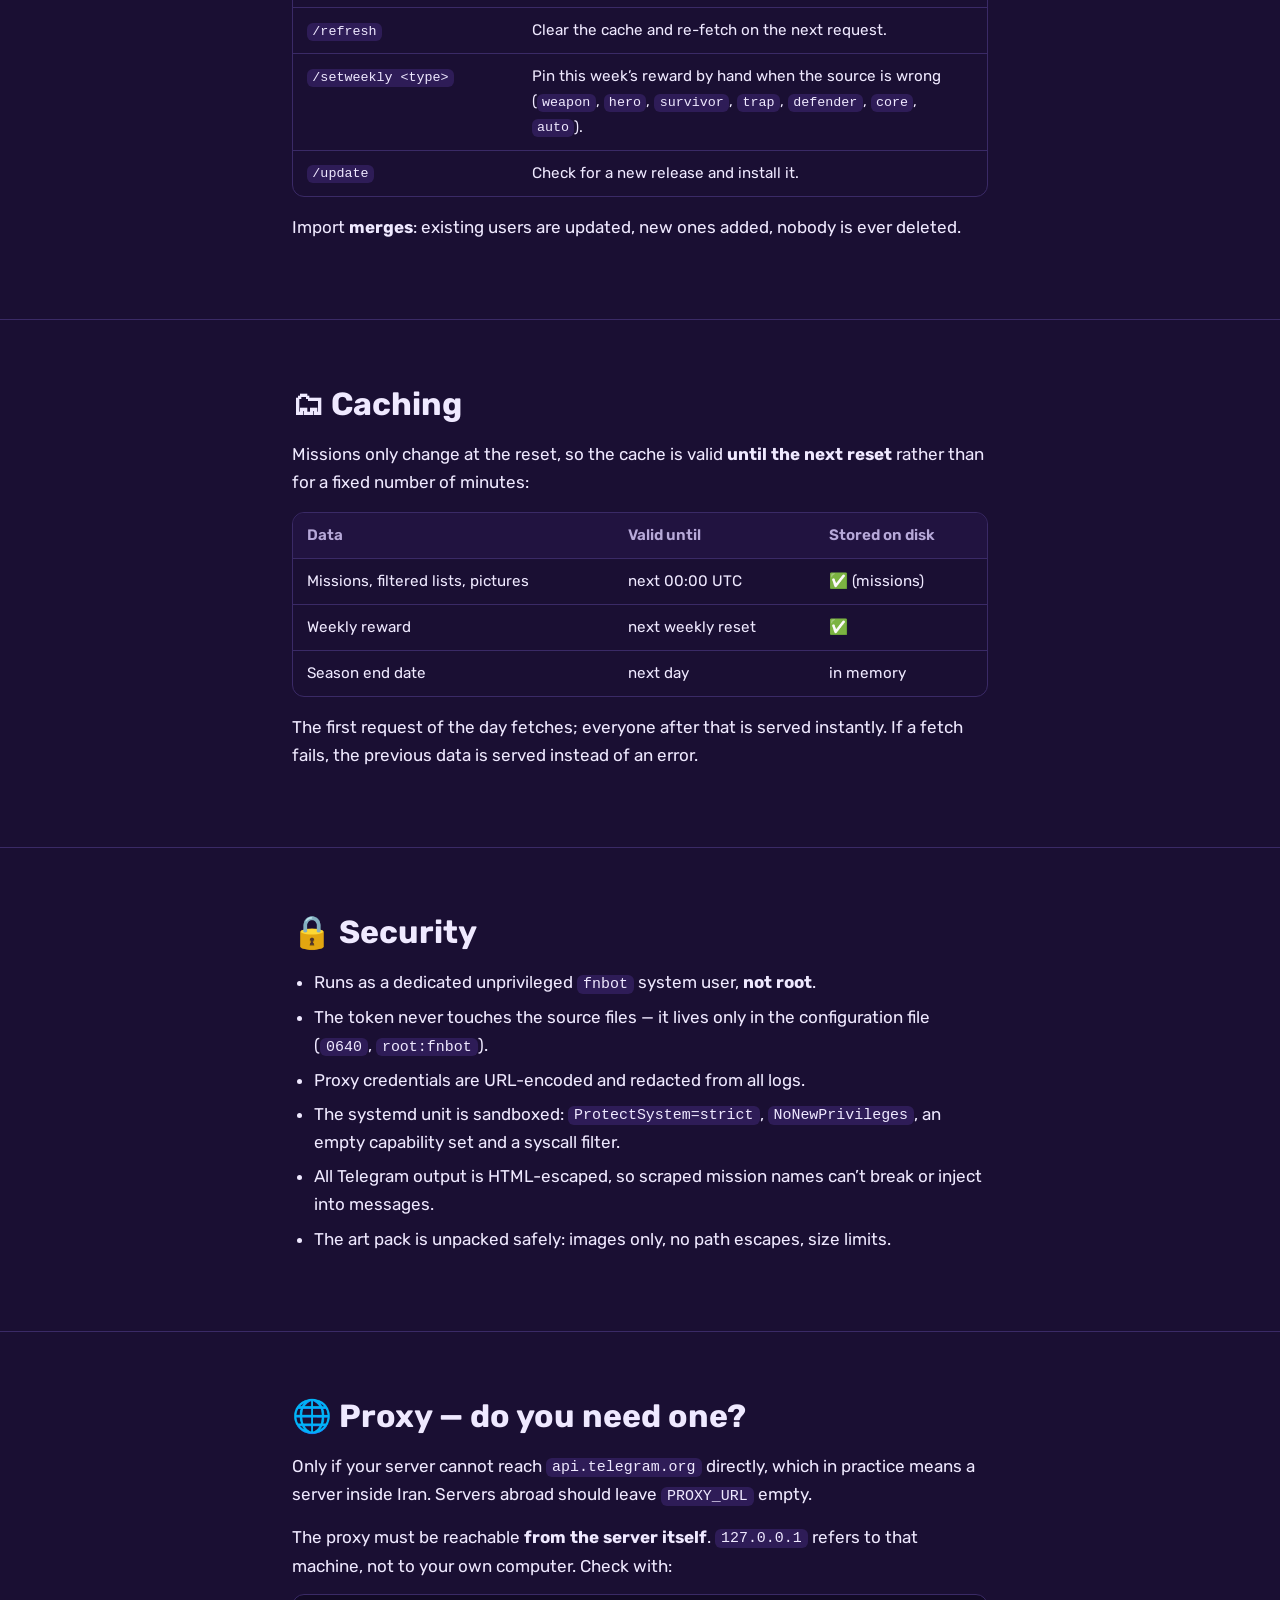
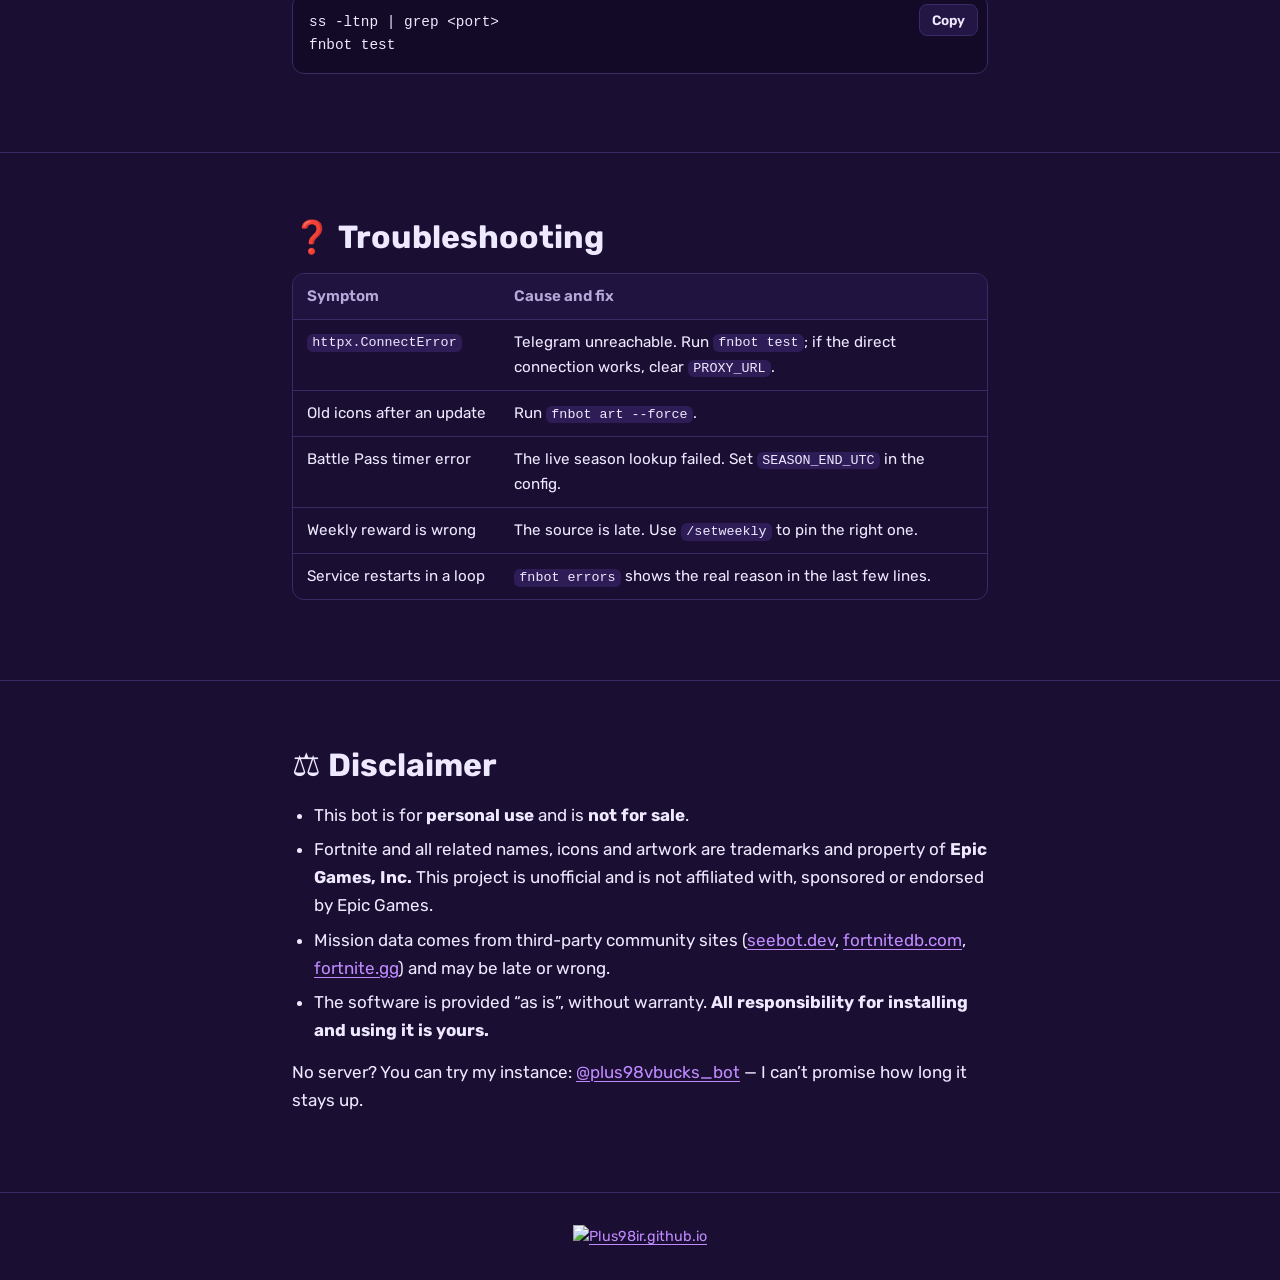
==== commit 12d41a15: "Fortnite Missions app v2.0.0 (PWA + Android APK) - app/: installable web app (EN/FA, dark, offline) " ====
--- a/index.html
+++ b/index.html
@@ -190,7 +190,7 @@
         <a href="fa.html" hreflang="fa">فارسی</a>
       </nav>
     </div>
-    <nav class="toc" aria-label="On this page"><ul><li><a href="#terms">Terms</a></li><li><a href="#features">Features</a></li><li><a href="#install">Install</a></li><li><a href="#manage">fnbot</a></li><li><a href="#config">Config</a></li><li><a href="#art">Art pack</a></li><li><a href="#filters">Filters</a></li><li><a href="#admin">Admin</a></li><li><a href="#cache">Cache</a></li><li><a href="#security">Security</a></li><li><a href="#proxy">Proxy</a></li><li><a href="#troubleshooting">Troubleshooting</a></li><li><a href="#disclaimer">Disclaimer</a></li></ul></nav>
+    <nav class="toc" aria-label="On this page"><ul><li><a href="#terms">Terms</a></li><li><a href="#features">Features</a></li><li><a href="#app">App</a></li><li><a href="#install">Install</a></li><li><a href="#manage">fnbot</a></li><li><a href="#config">Config</a></li><li><a href="#art">Art pack</a></li><li><a href="#filters">Filters</a></li><li><a href="#admin">Admin</a></li><li><a href="#cache">Cache</a></li><li><a href="#security">Security</a></li><li><a href="#proxy">Proxy</a></li><li><a href="#troubleshooting">Troubleshooting</a></li><li><a href="#disclaimer">Disclaimer</a></li></ul></nav>
   </div>
 </header>
 <main id="top">
@@ -204,6 +204,7 @@
       It answers in English or Persian, as text or as ready-made pictures.</p>
       <div class="actions">
         <a class="btn btn-primary" href="https://t.me/plus98vbucks_bot">Open @plus98vbucks_bot</a>
+        <a class="btn btn-ghost" href="app/">📱 Open the app</a>
         <a class="btn btn-ghost" href="#install">Install on your server</a>
       </div>
       <p class="fineprint">No server? Try my instance — I can’t promise how long it stays up.
@@ -264,6 +265,24 @@
     <li><span class="ic">👑</span><div><b>Admin panel</b><span>Stats, broadcast, ban/unban, CSV export and import, cache refresh, weekly override, update check.</span></div></li>
     <li><span class="ic">🎨</span><div><b>Art pack</b><span>Every icon and the background can be replaced with your own PNGs.</span></div></li>
   </ul>
+</div></section>
+
+<section id="app"><div class="wrap prose">
+  <h2>📱 App (Android / iPhone) — v2.0.0</h2>
+  <p>The same missions, Top Missions, Reward Finder, weekly reward and season timers as the bot, as an app — no
+  Telegram needed:</p>
+  <ul>
+    <li><strong>Any phone or browser:</strong> open <a href="https://plus98ir.github.io/Fortnite_Missions/app/">plus98ir.github.io/Fortnite_Missions/app</a>
+      and choose <strong>Add to Home screen</strong> (Android: Chrome menu · iPhone: Safari share button). It then opens
+      full screen and also works offline.</li>
+    <li><strong>Android APK:</strong> download <code>FortniteMissions-v2.0.0.apk</code> from the
+      <a href="https://github.com/Plus98ir/Fortnite_Missions/releases/tag/app-v2.0.0">app release</a> and install it
+      (allow “install unknown apps” once).</li>
+  </ul>
+  <p>The data is rebuilt every day right after the 00:00 UTC reset by GitHub Actions, using the bot’s own code, so the
+  app and the bot always show the same lists. The app asks you to accept the terms of use on first start.</p>
+  <div class="actions"><a class="btn btn-primary" href="app/">Open the app</a>
+  <a class="btn btn-ghost" href="https://github.com/Plus98ir/Fortnite_Missions/releases/tag/app-v2.0.0">Download APK</a></div>
 </div></section>
 
 <section id="install"><div class="wrap prose">
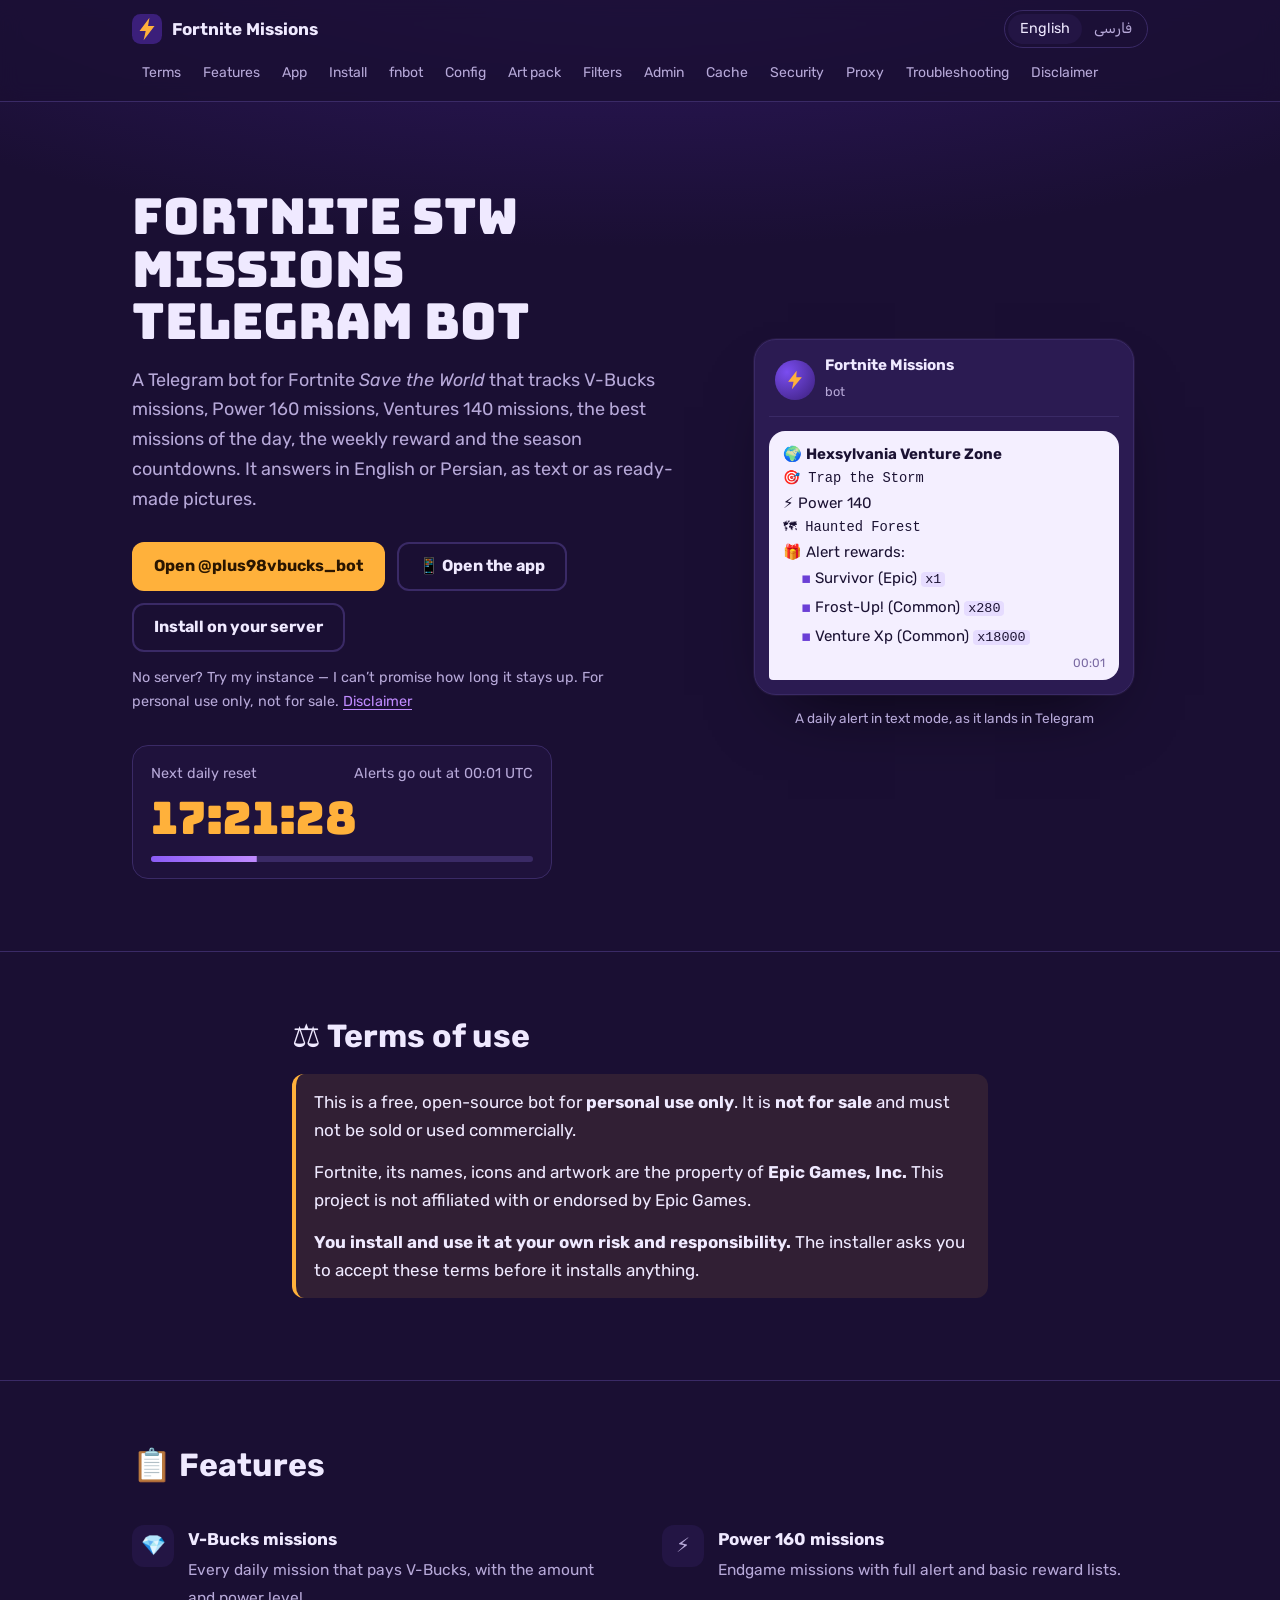
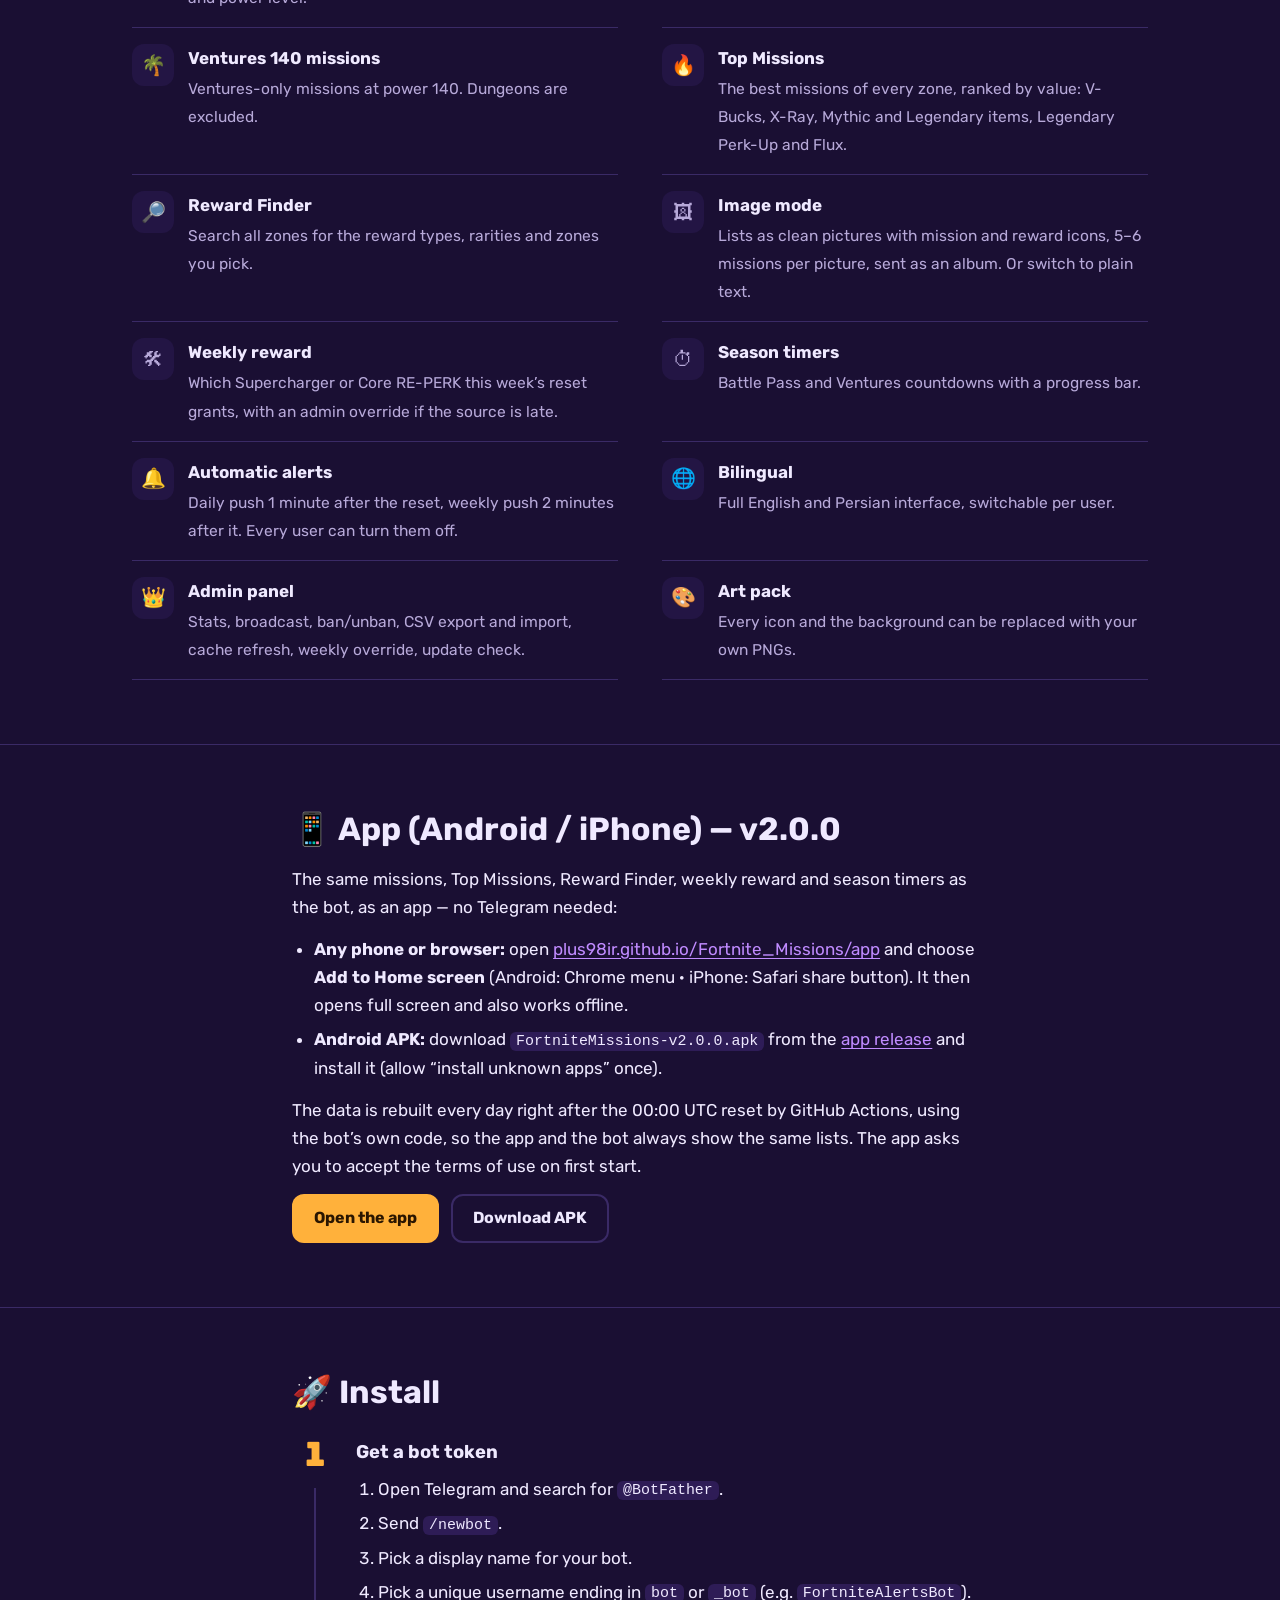
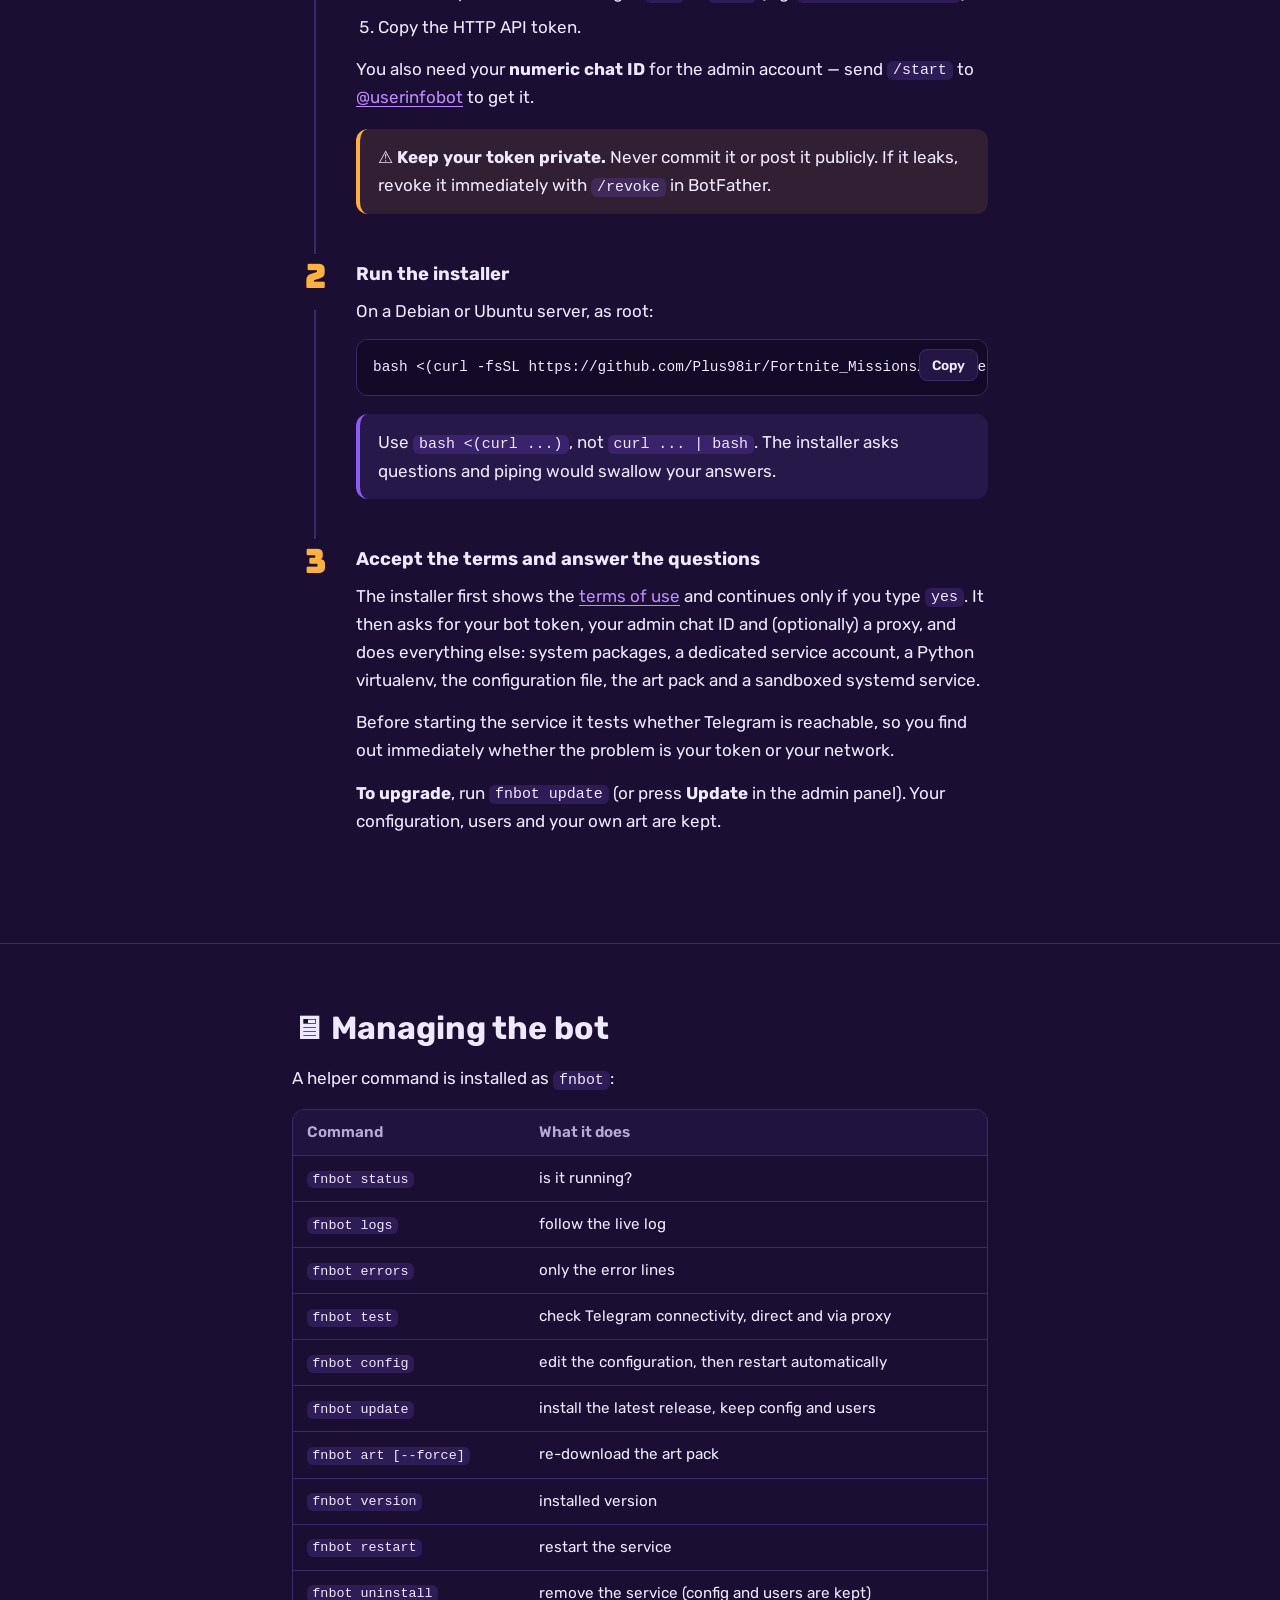
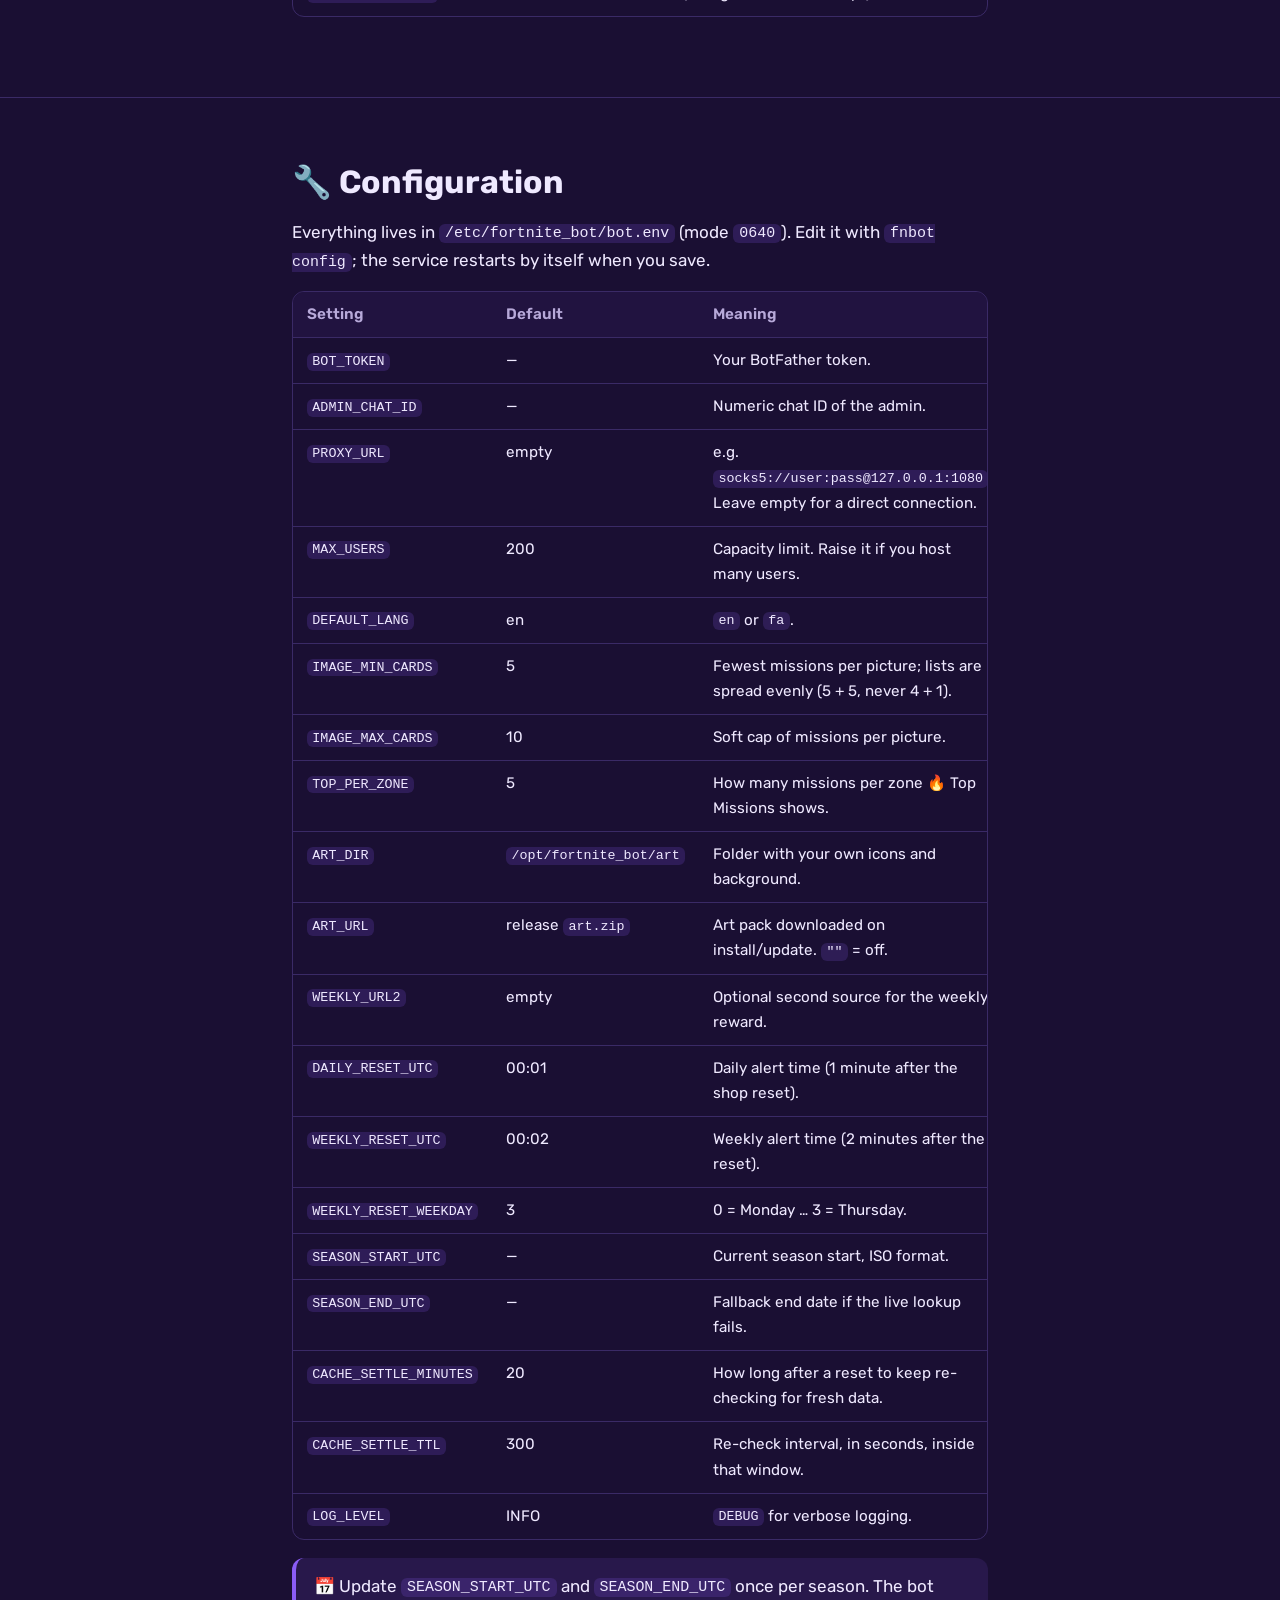
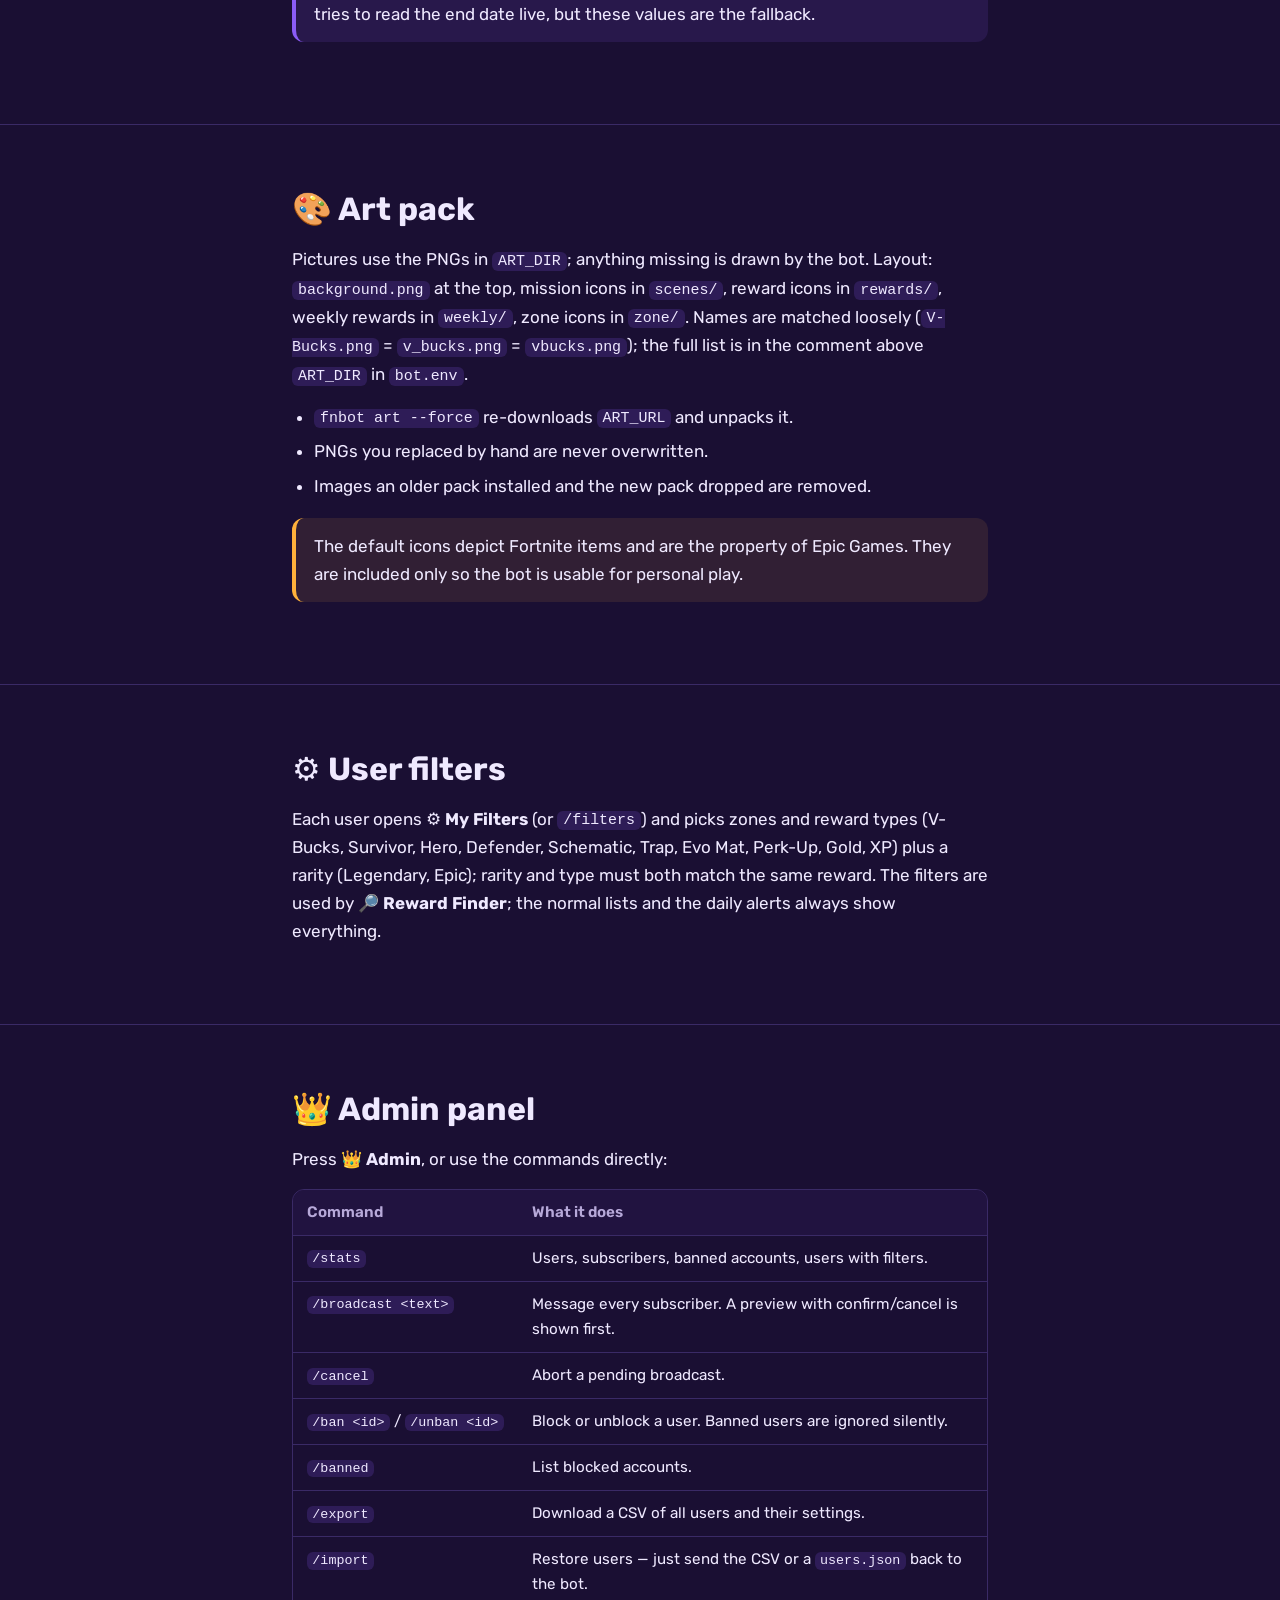
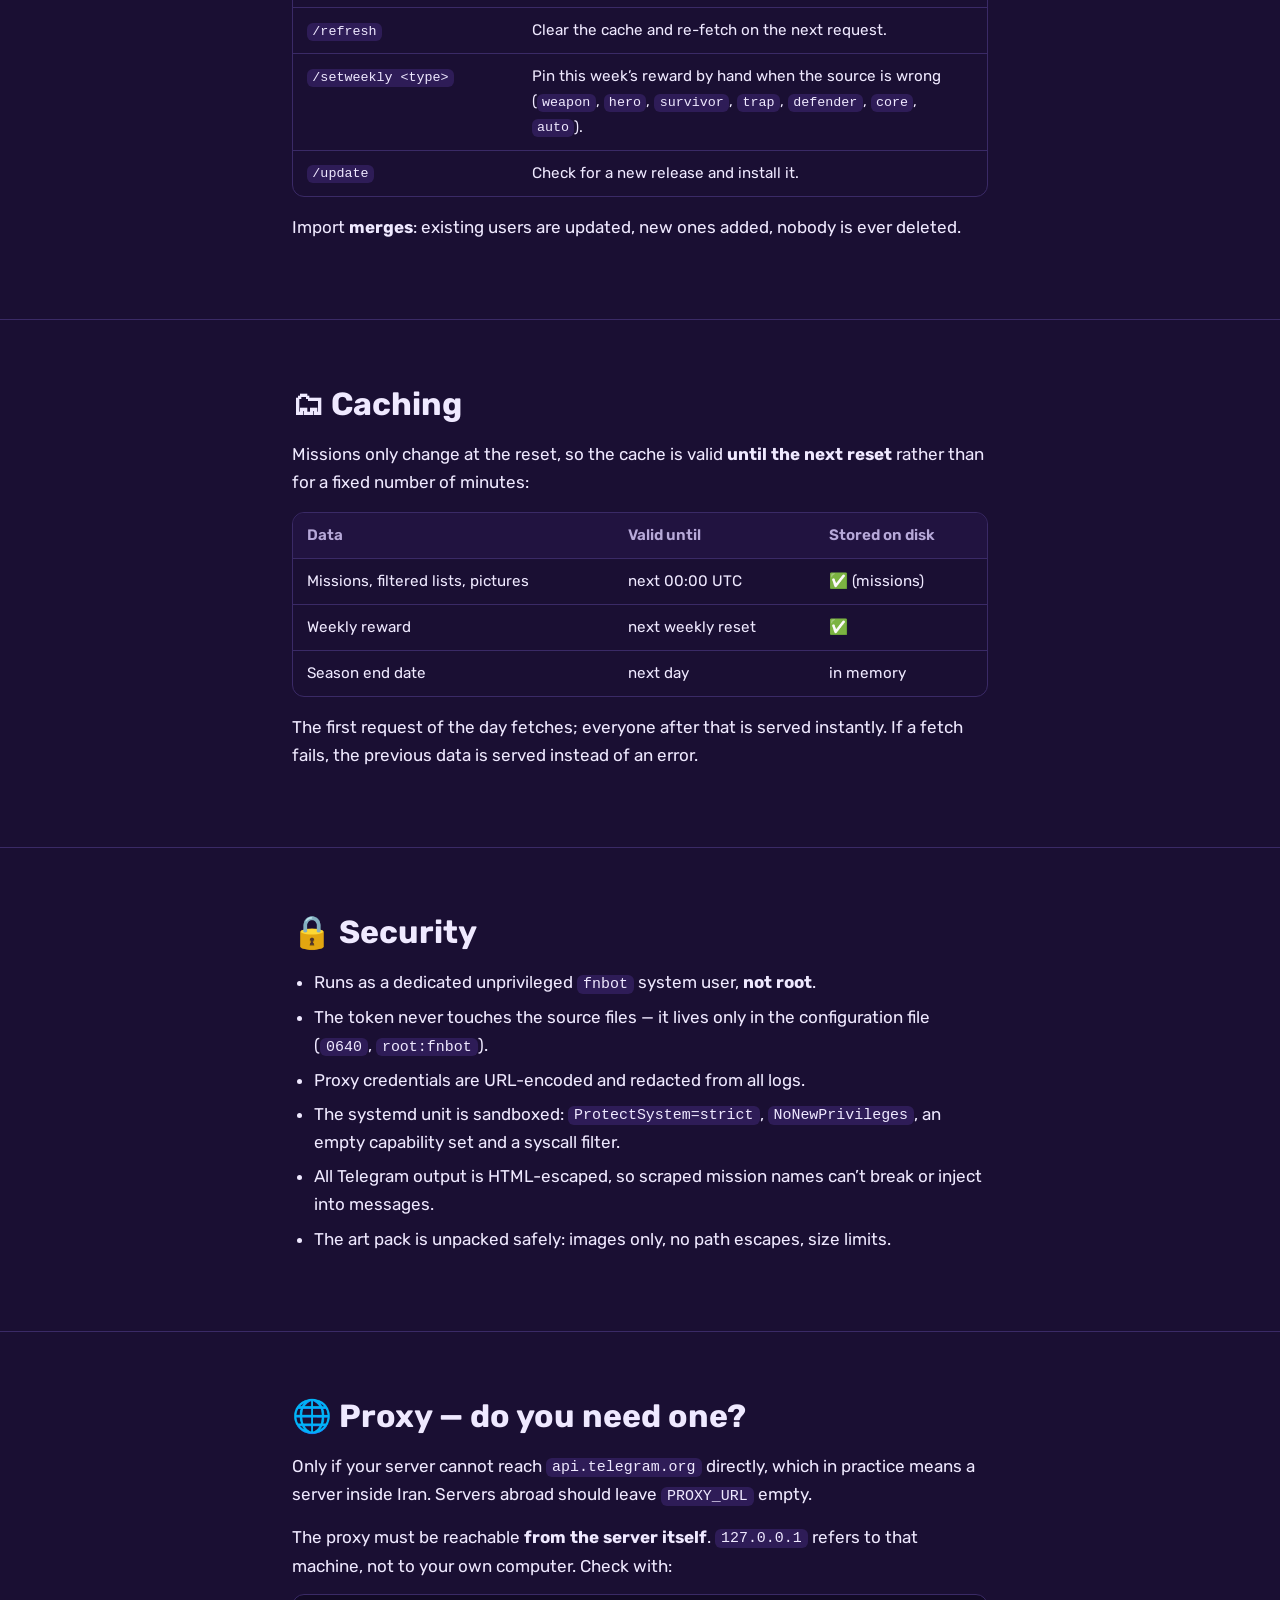
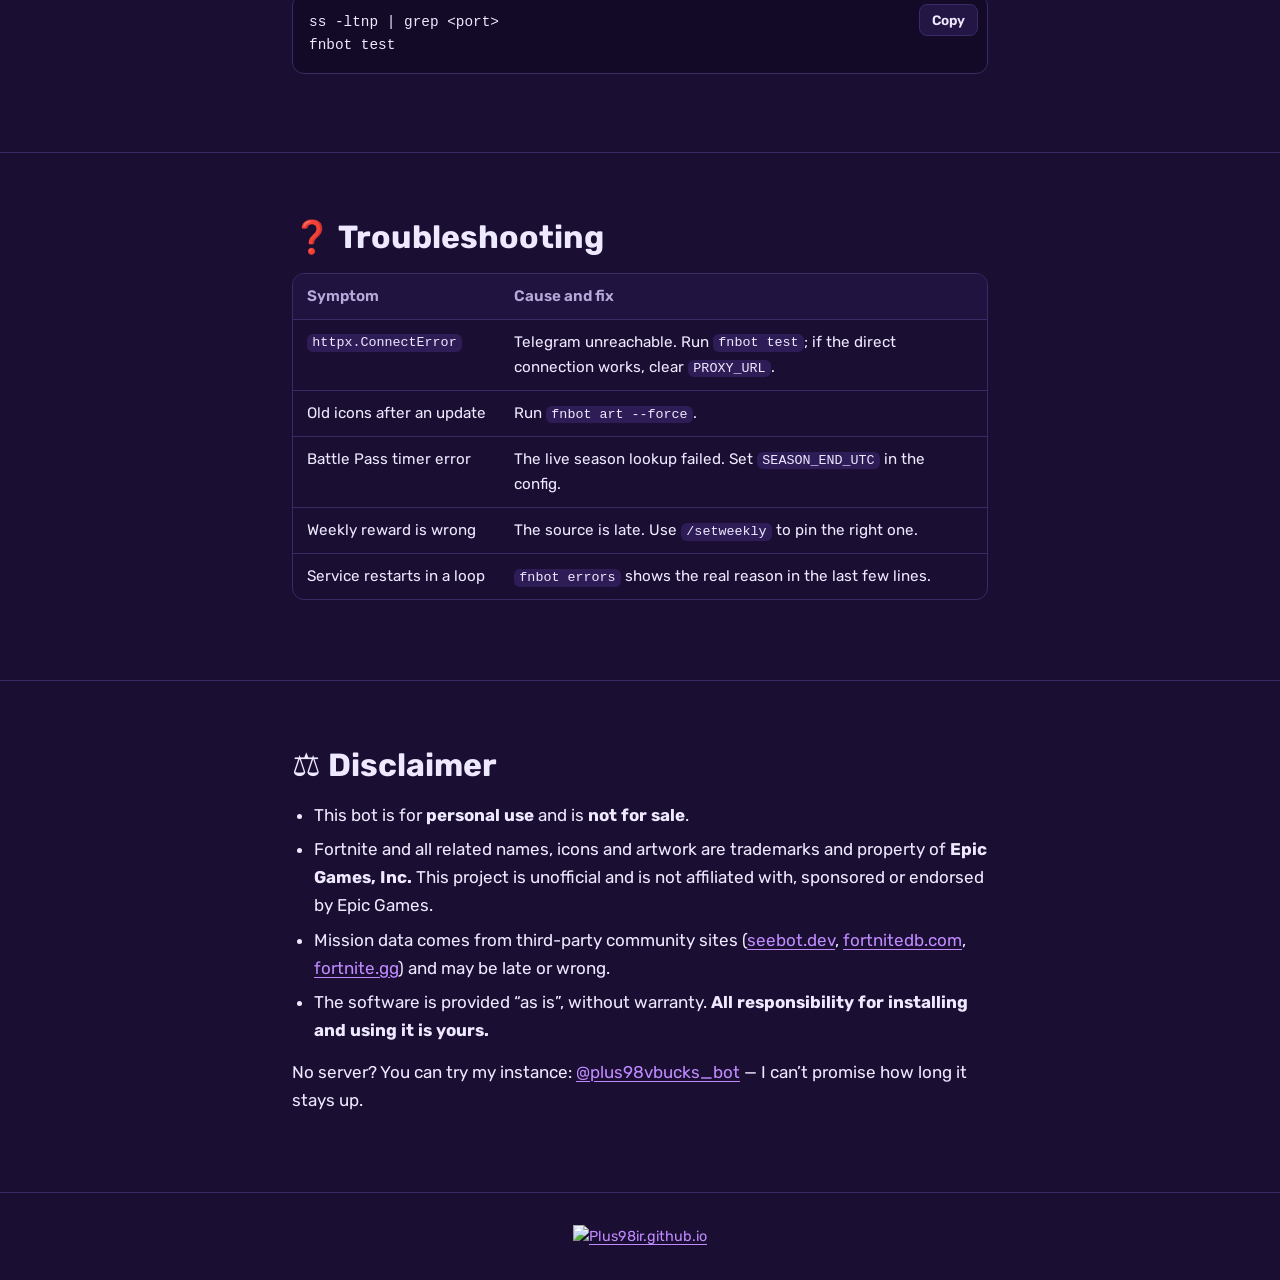
==== commit 99442a04: "Add visit stats: GoatCounter on the site, views badge in README" ====
--- a/index.html
+++ b/index.html
@@ -179,6 +179,9 @@
   *,*::before,*::after{animation:none!important;transition:none!important}
 }
 </style>
+<!-- GoatCounter: privacy-friendly visit stats, counted per project -->
+<script>window.goatcounter={path:function(){return "/"+location.pathname.split("/")[1]+"/"}};</script>
+<script data-goatcounter="https://plus98.goatcounter.com/count" async src="//gc.zgo.at/count.js"></script>
 </head>
 <body>
 <header class="top">
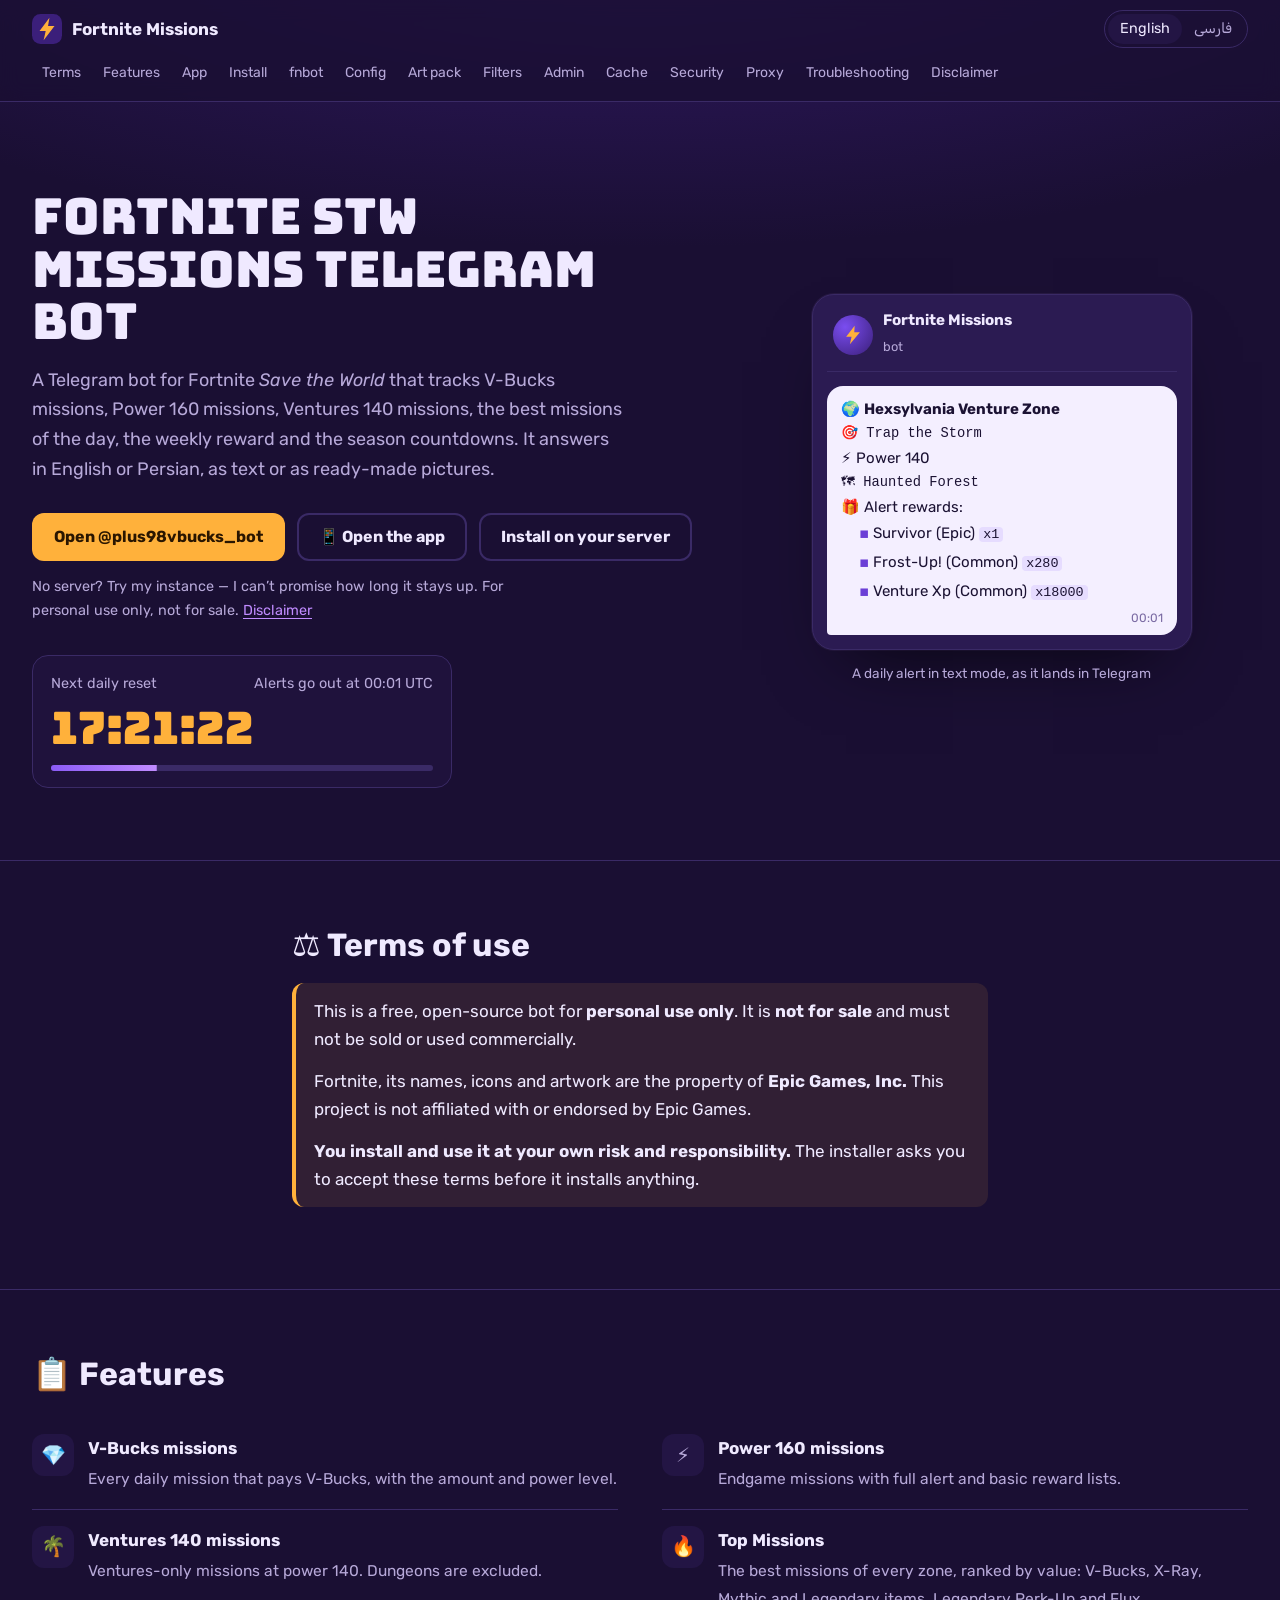
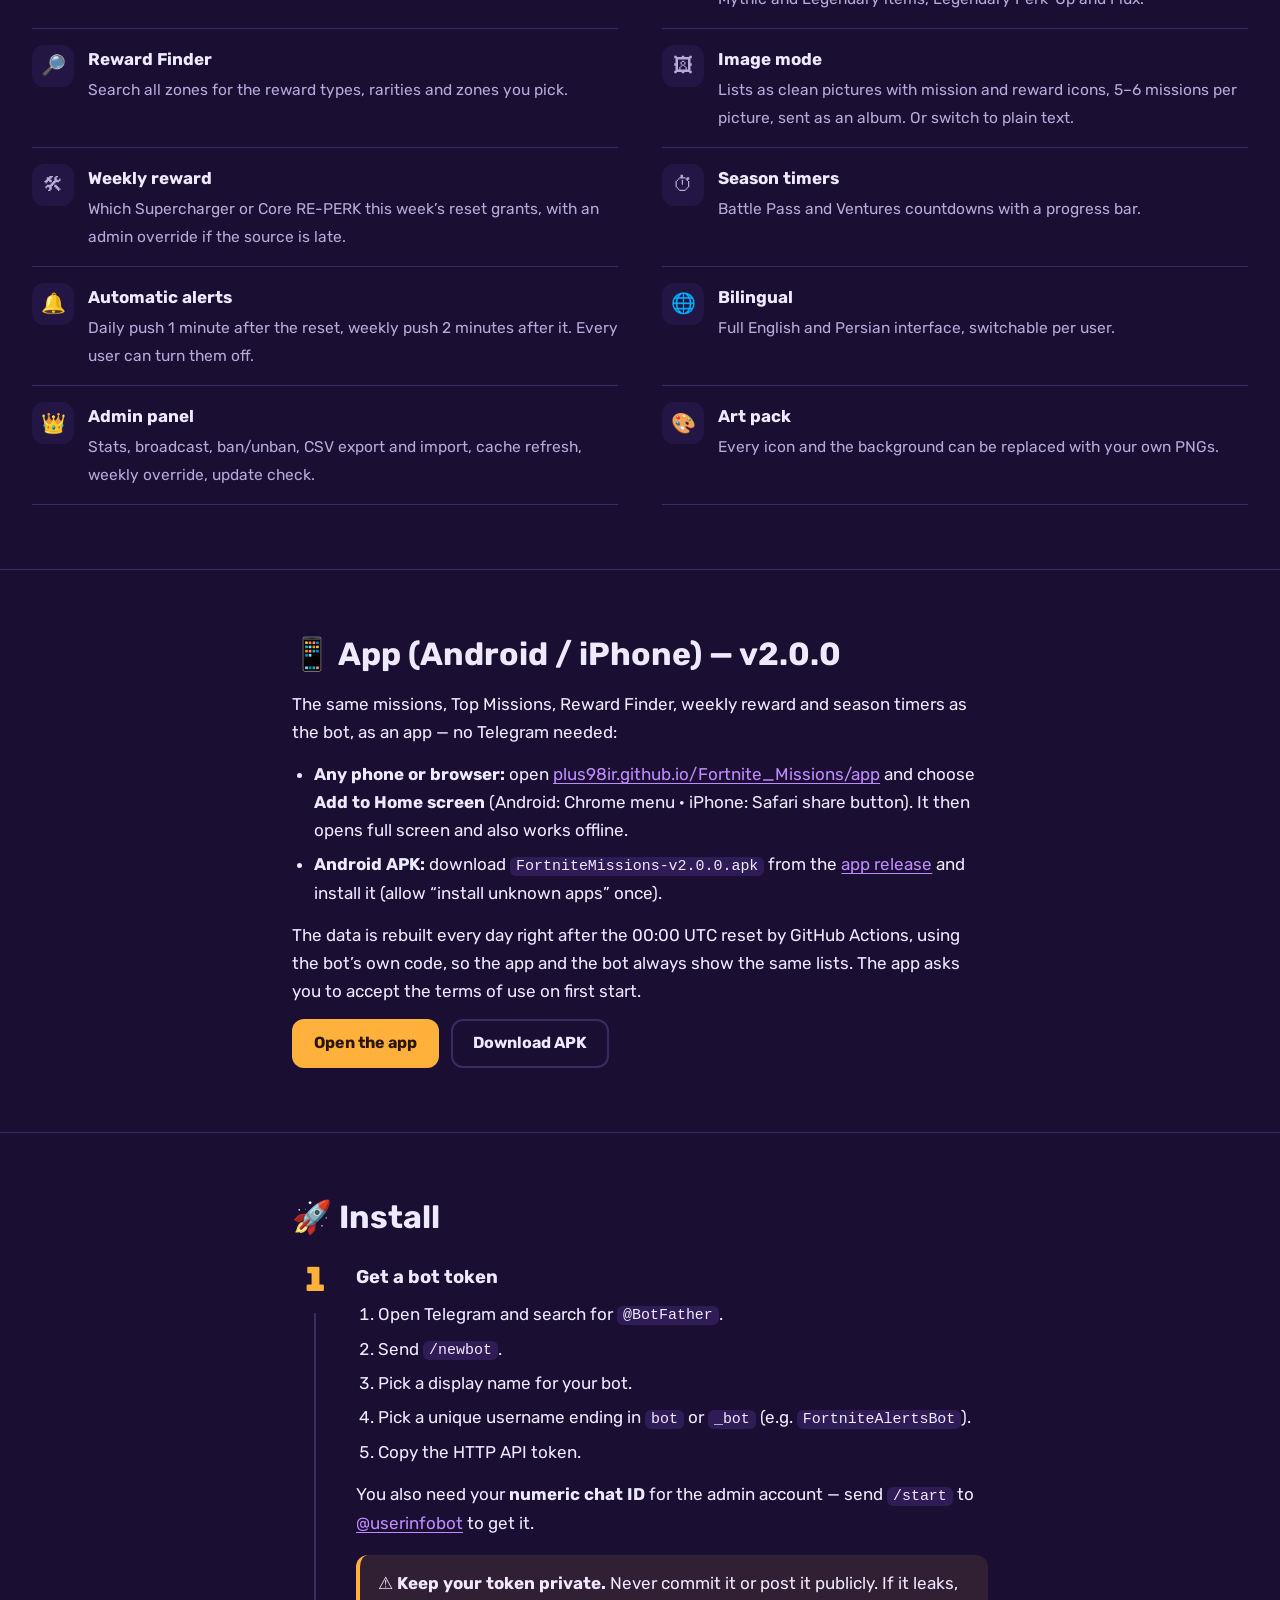
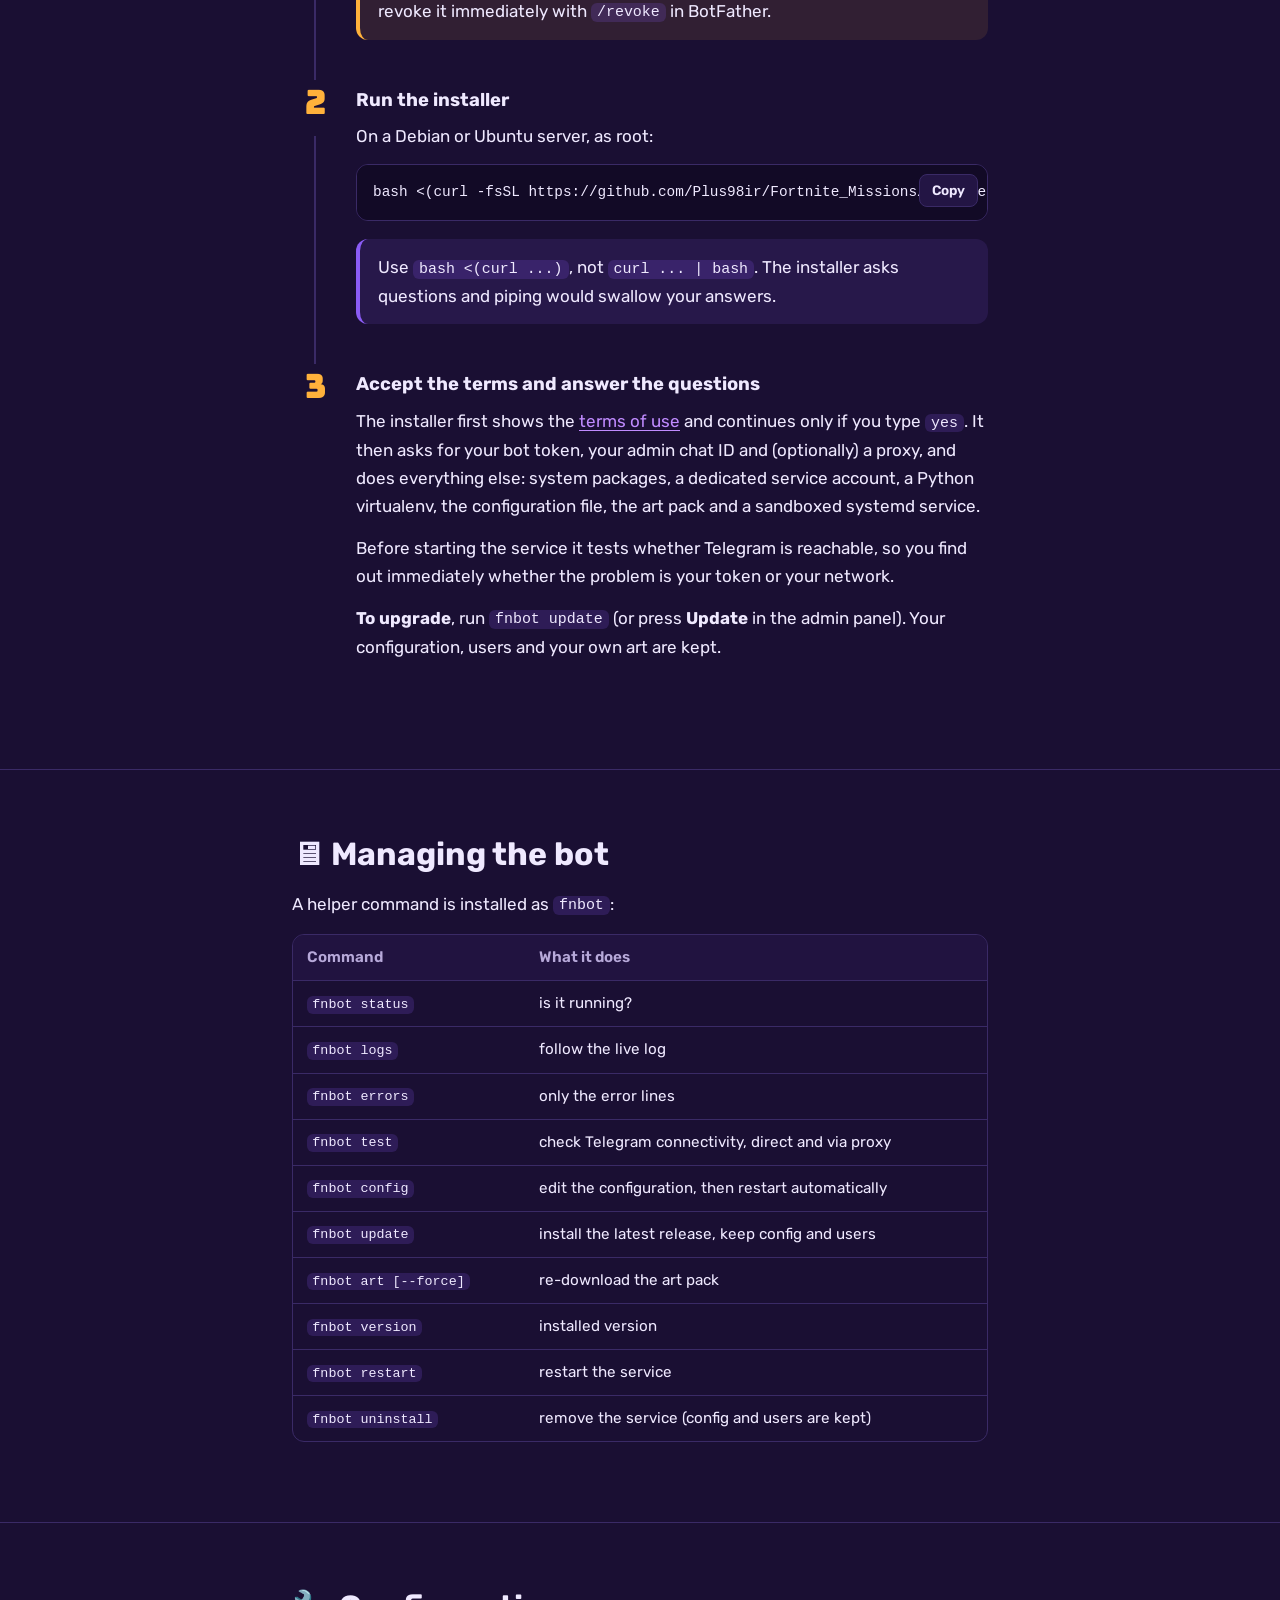
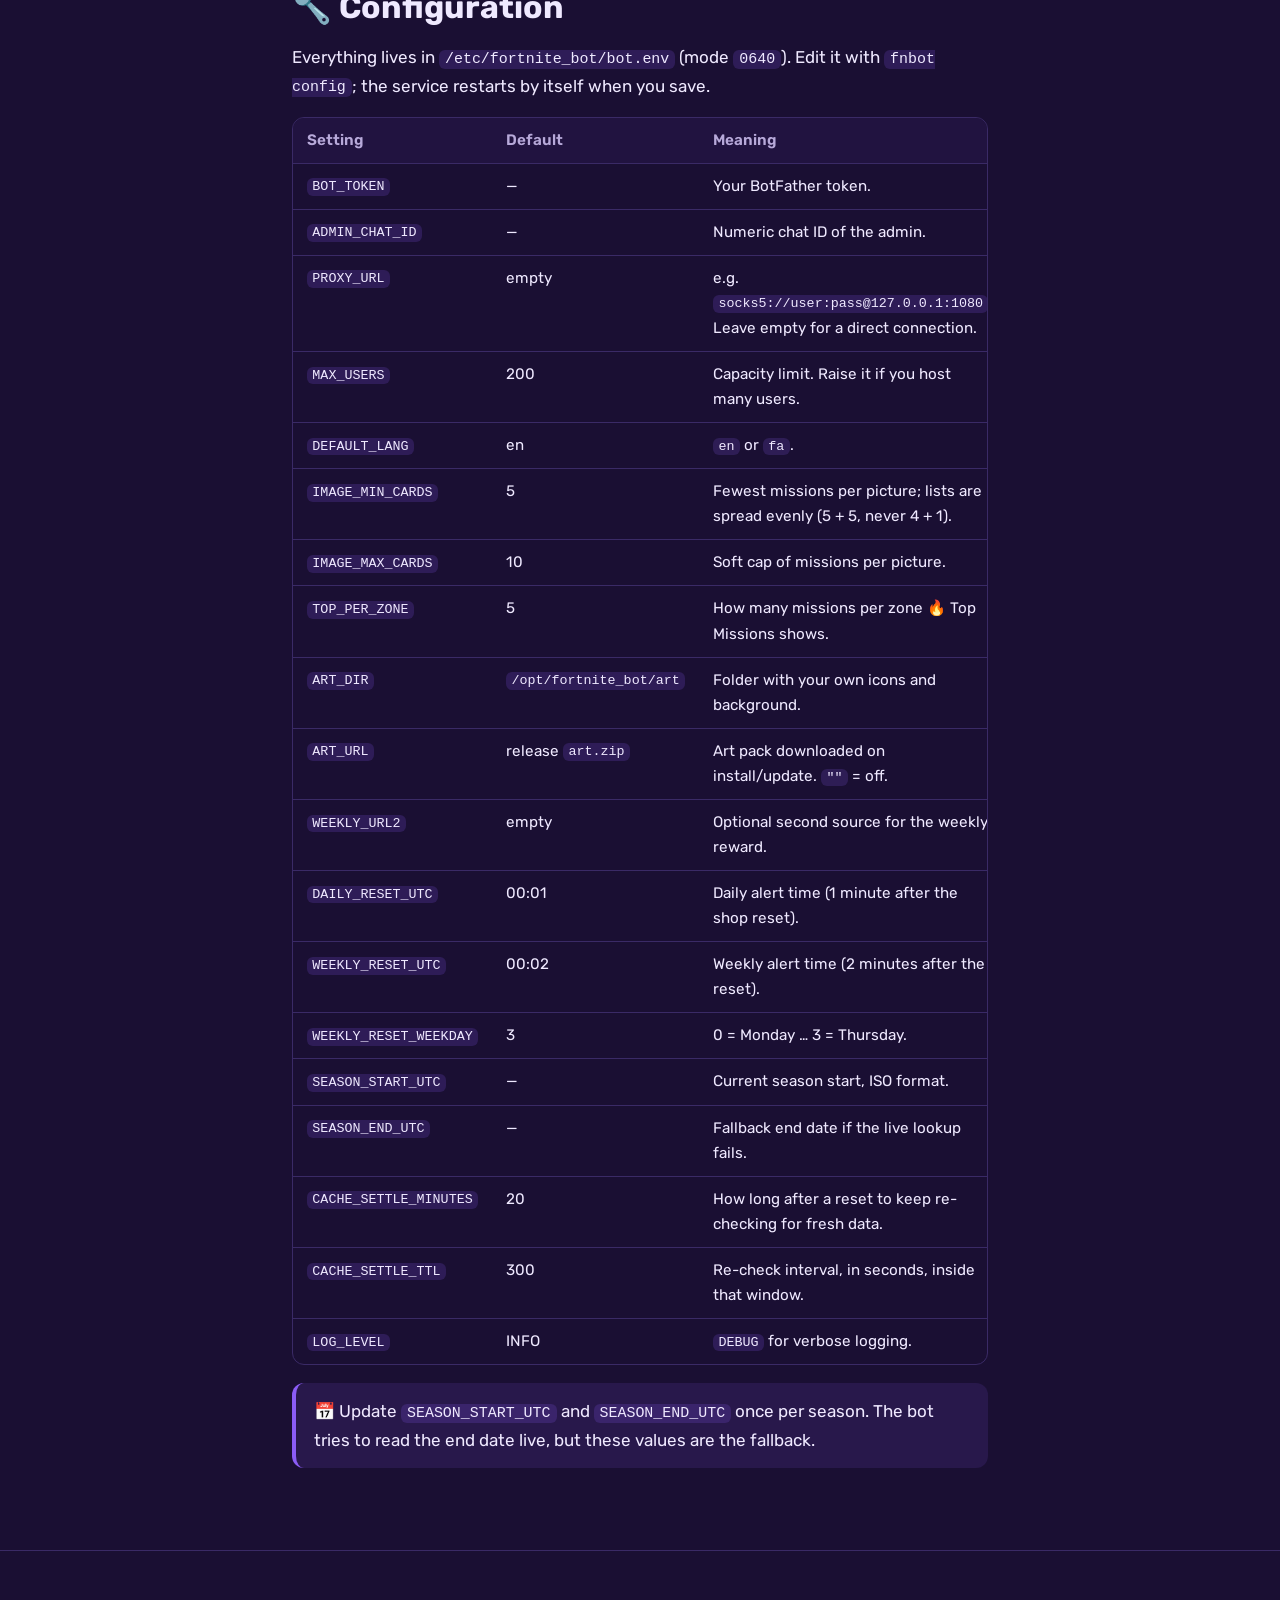
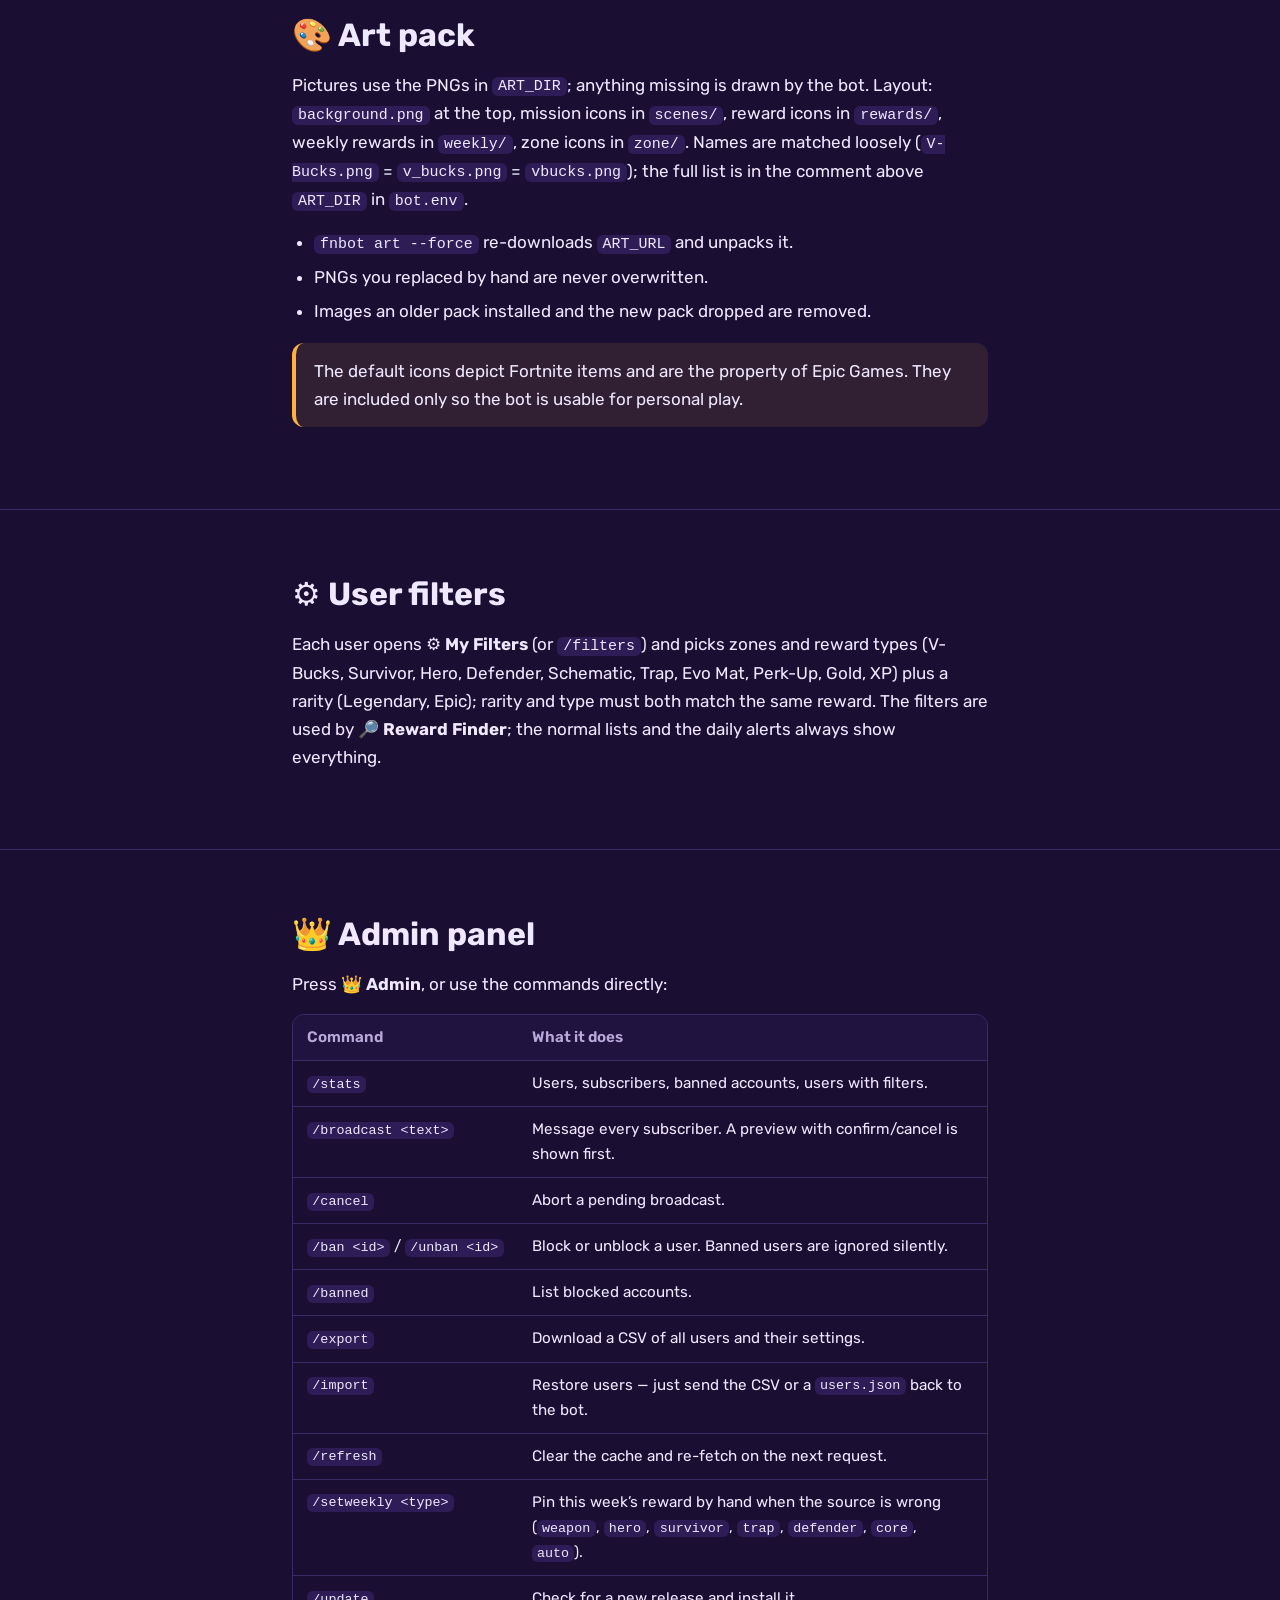
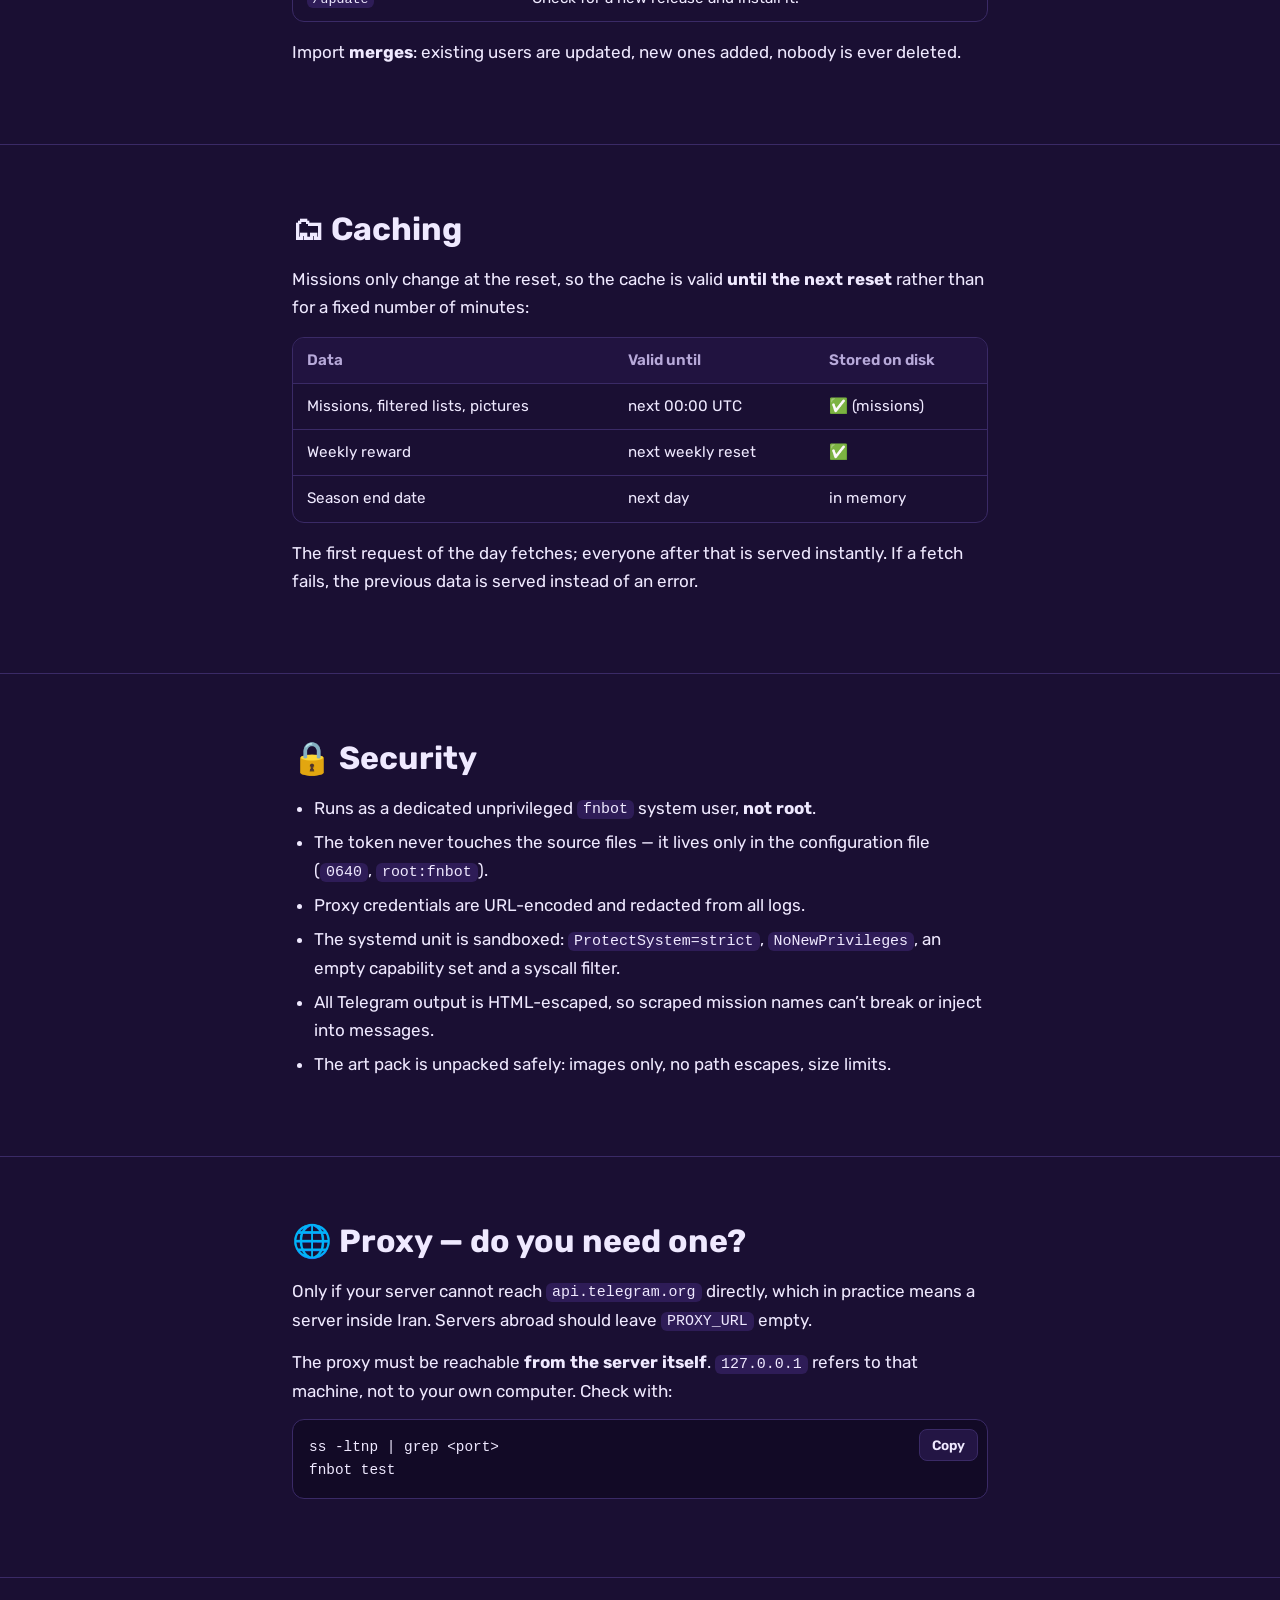
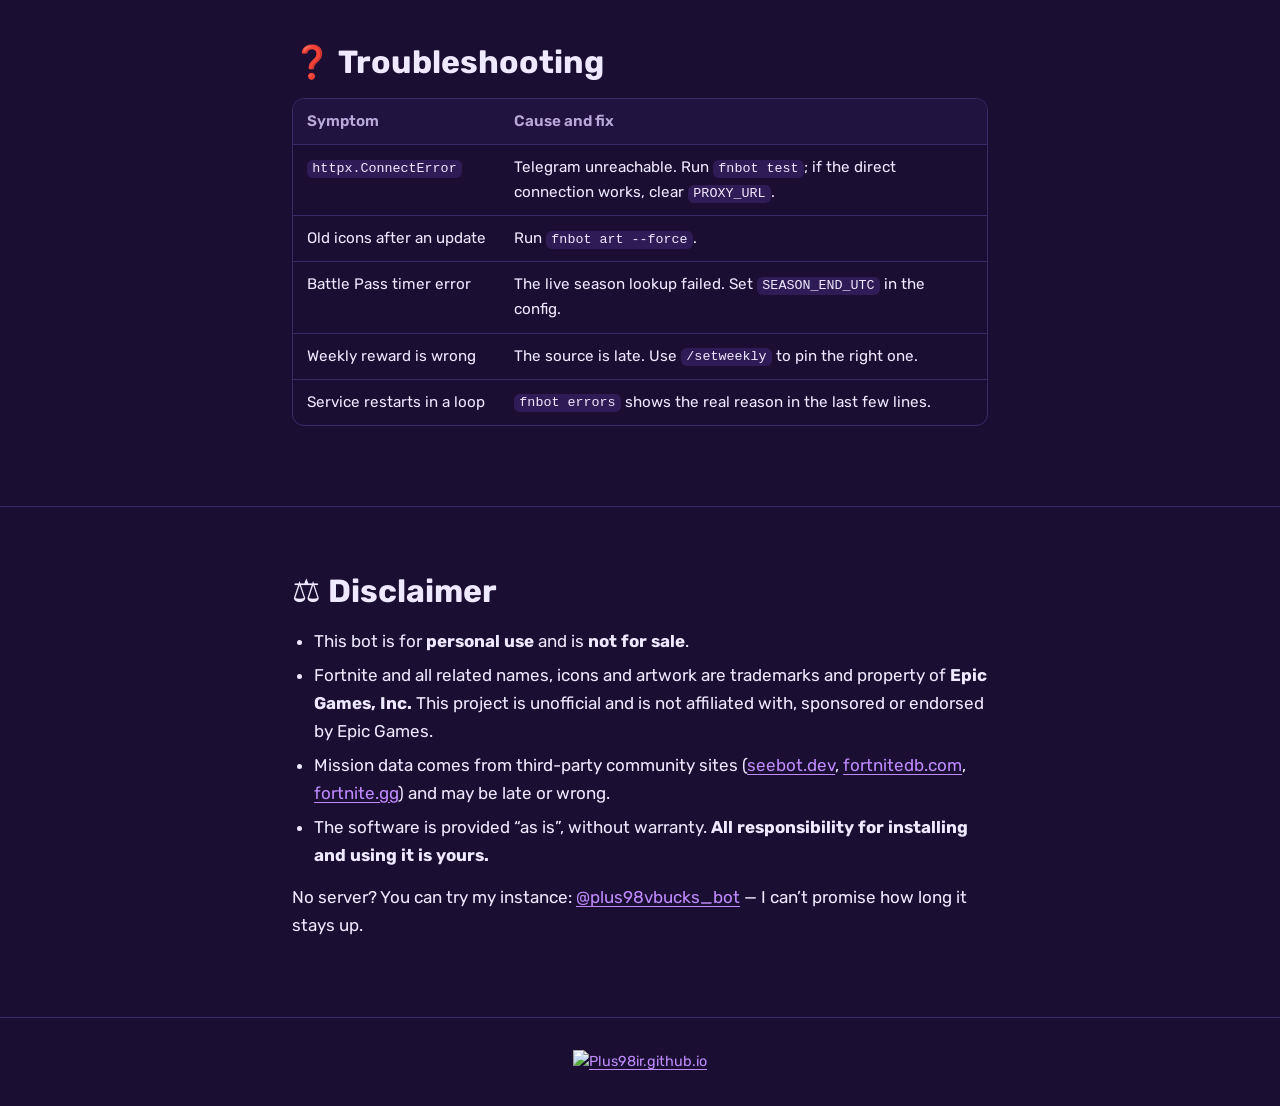
==== commit baef4b42: "Full-width layout: drop the narrow centered container" ====
--- a/index.html
+++ b/index.html
@@ -36,7 +36,7 @@
 a{color:var(--glow);text-underline-offset:3px}
 a:hover{color:#fff}
 :focus-visible{outline:2px solid var(--amber);outline-offset:3px;border-radius:4px}
-.wrap{max-width:1080px;margin-inline:auto;padding-inline:clamp(16px,4vw,32px)}
+.wrap{width:100%;margin-inline:auto;padding-inline:clamp(16px,4vw,32px)}
 .prose{max-width:760px}
 
 /* header ------------------------------------------------------------ */
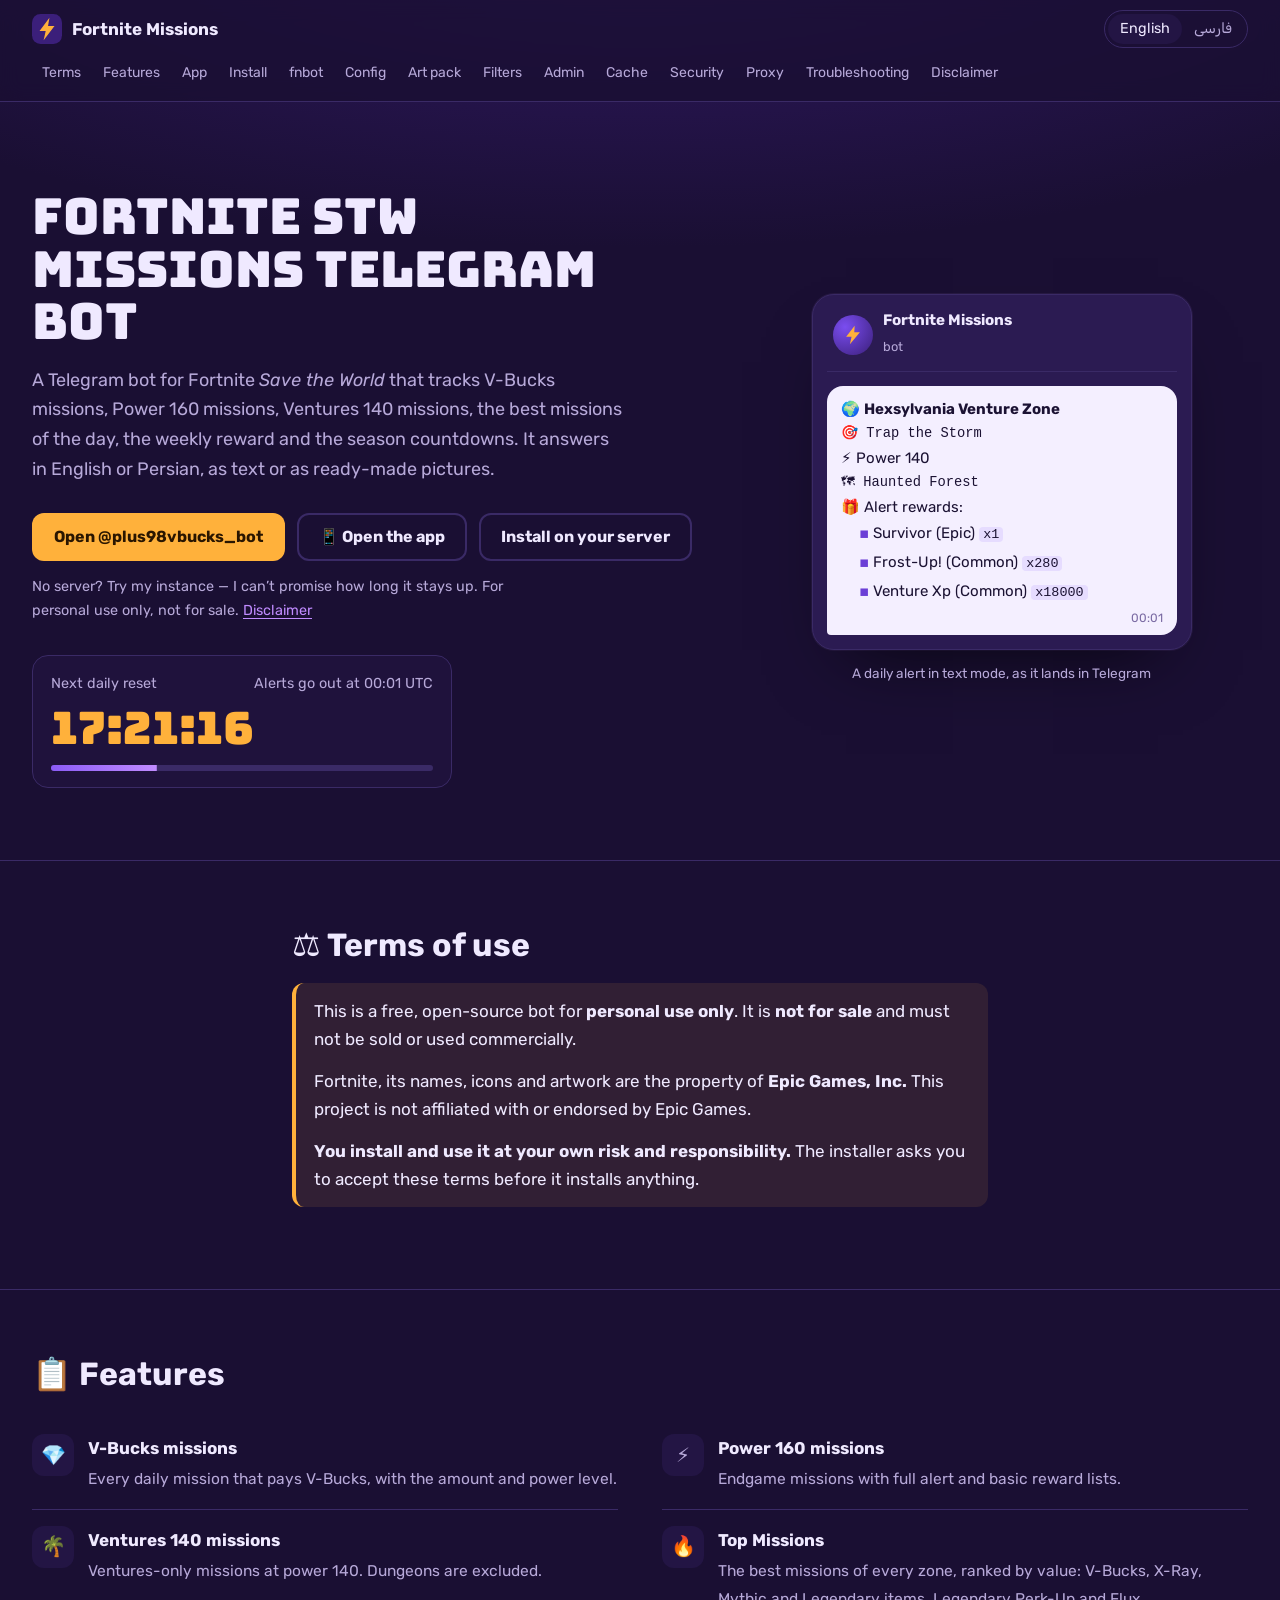
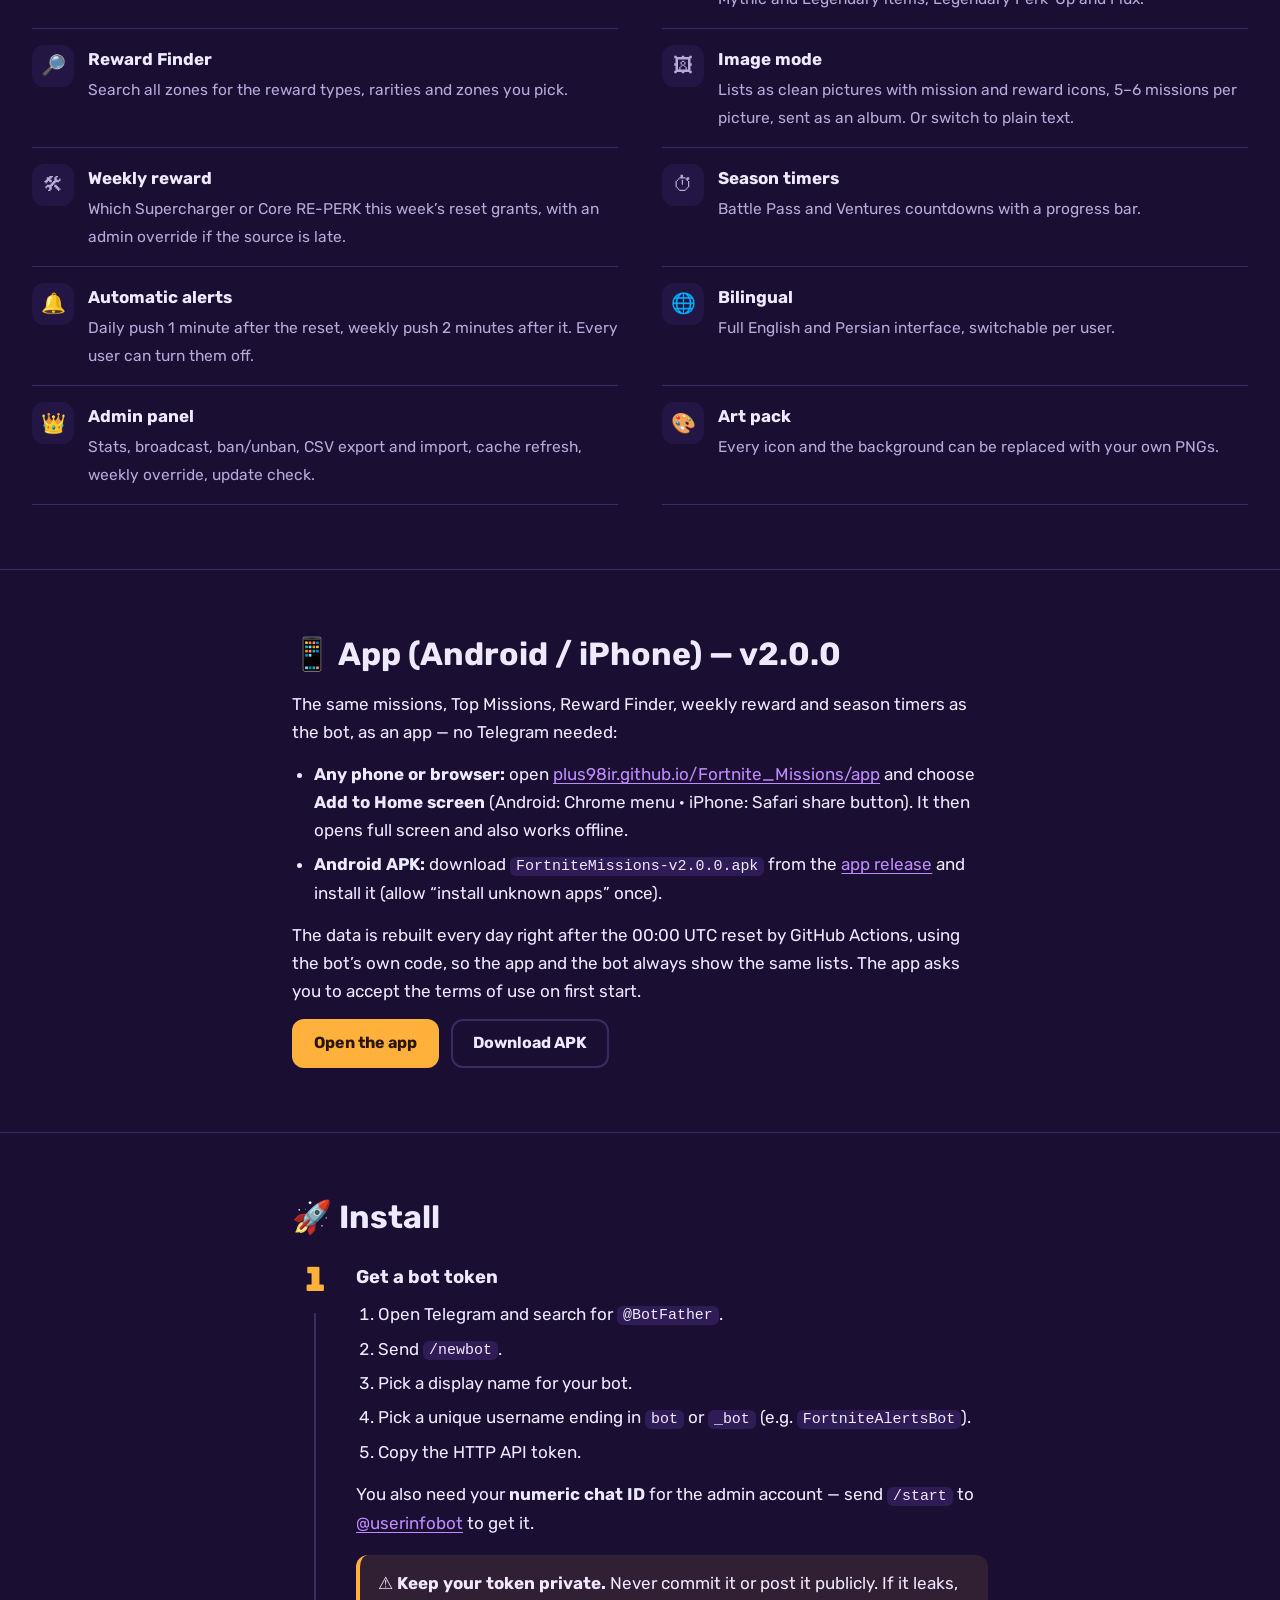
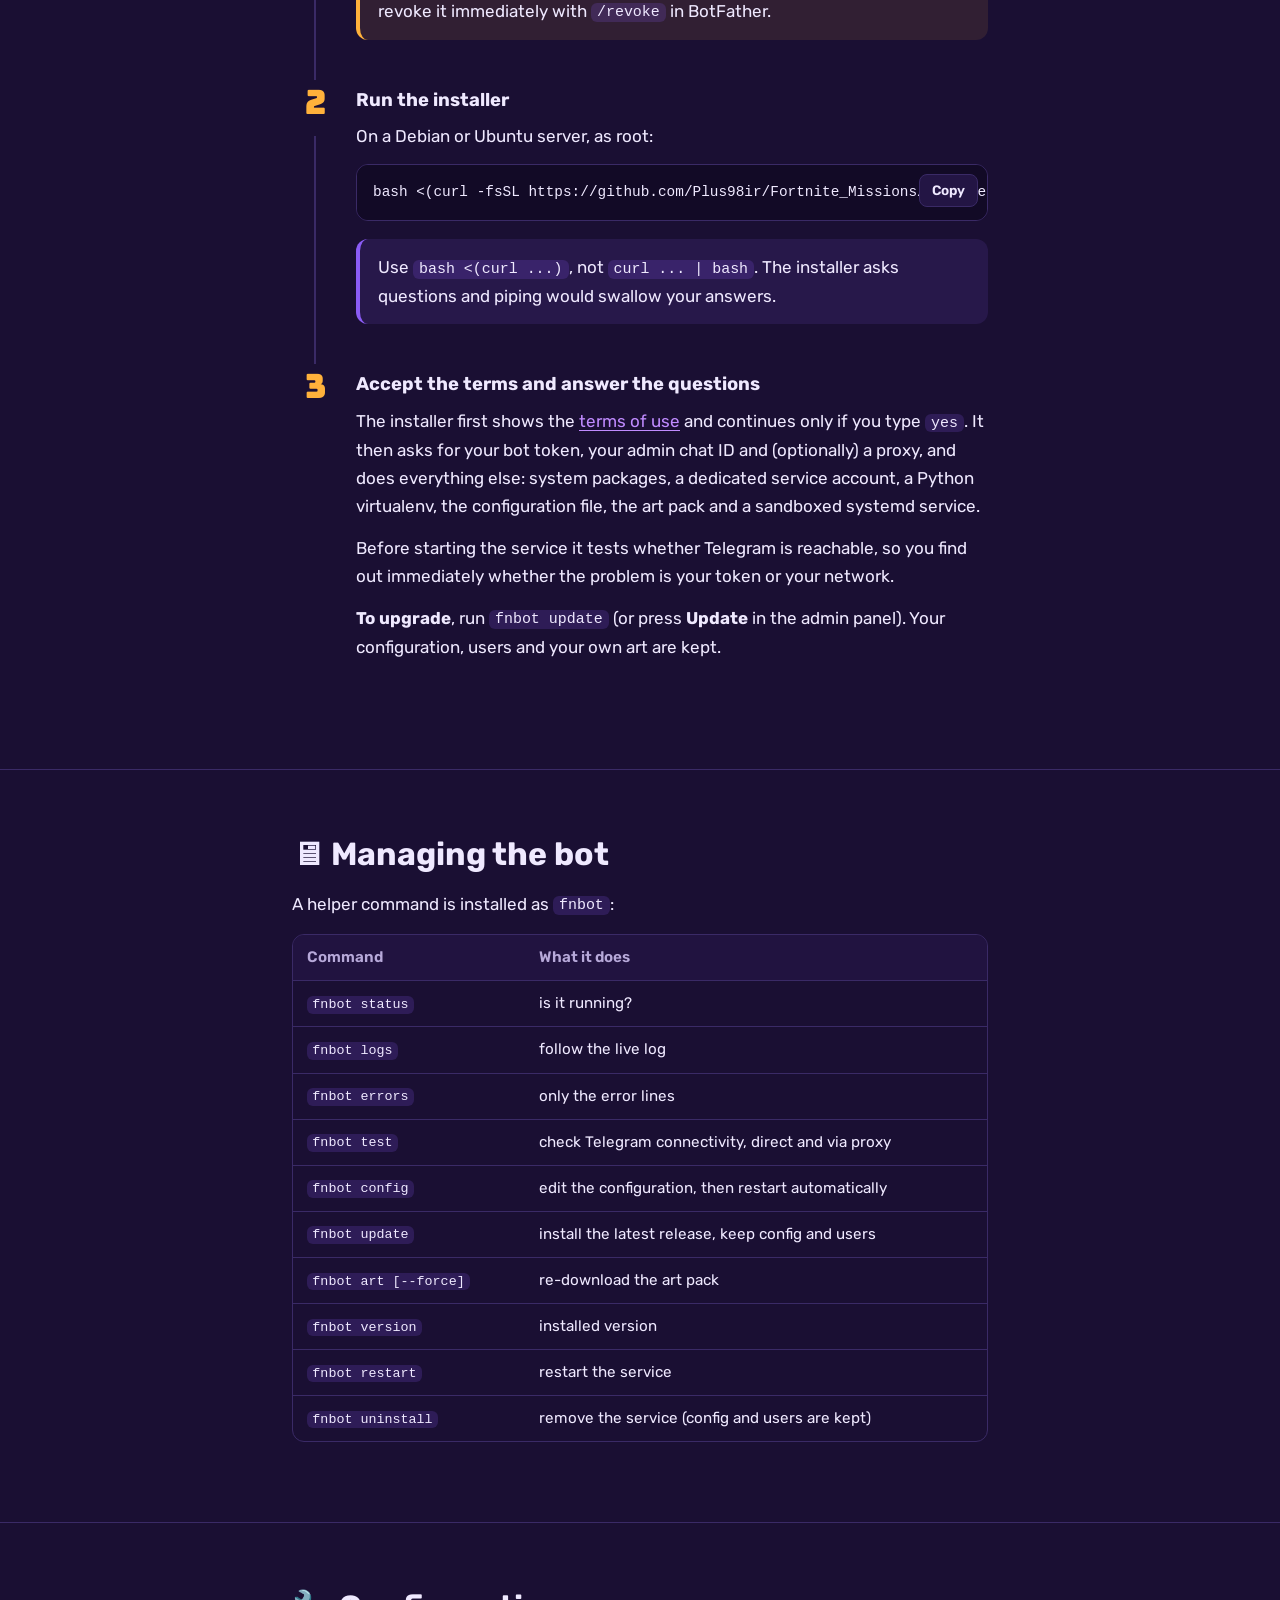
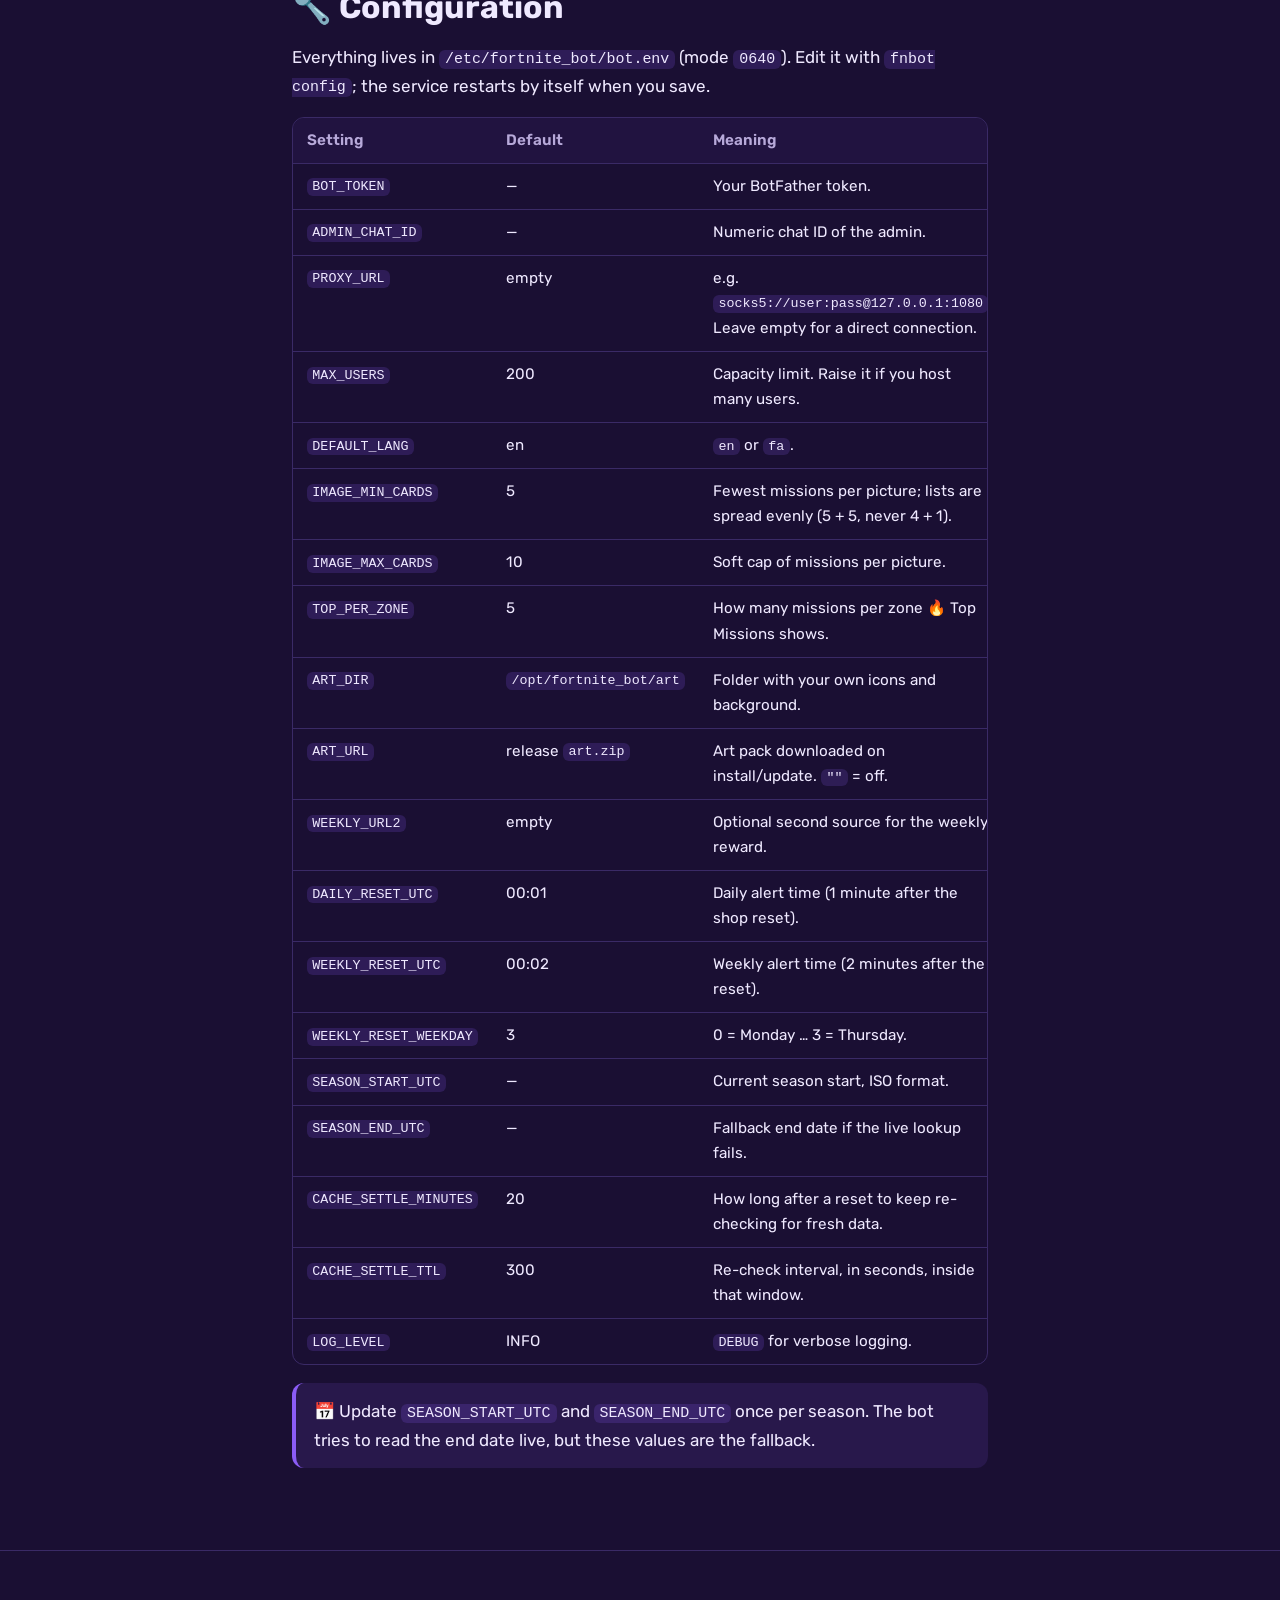
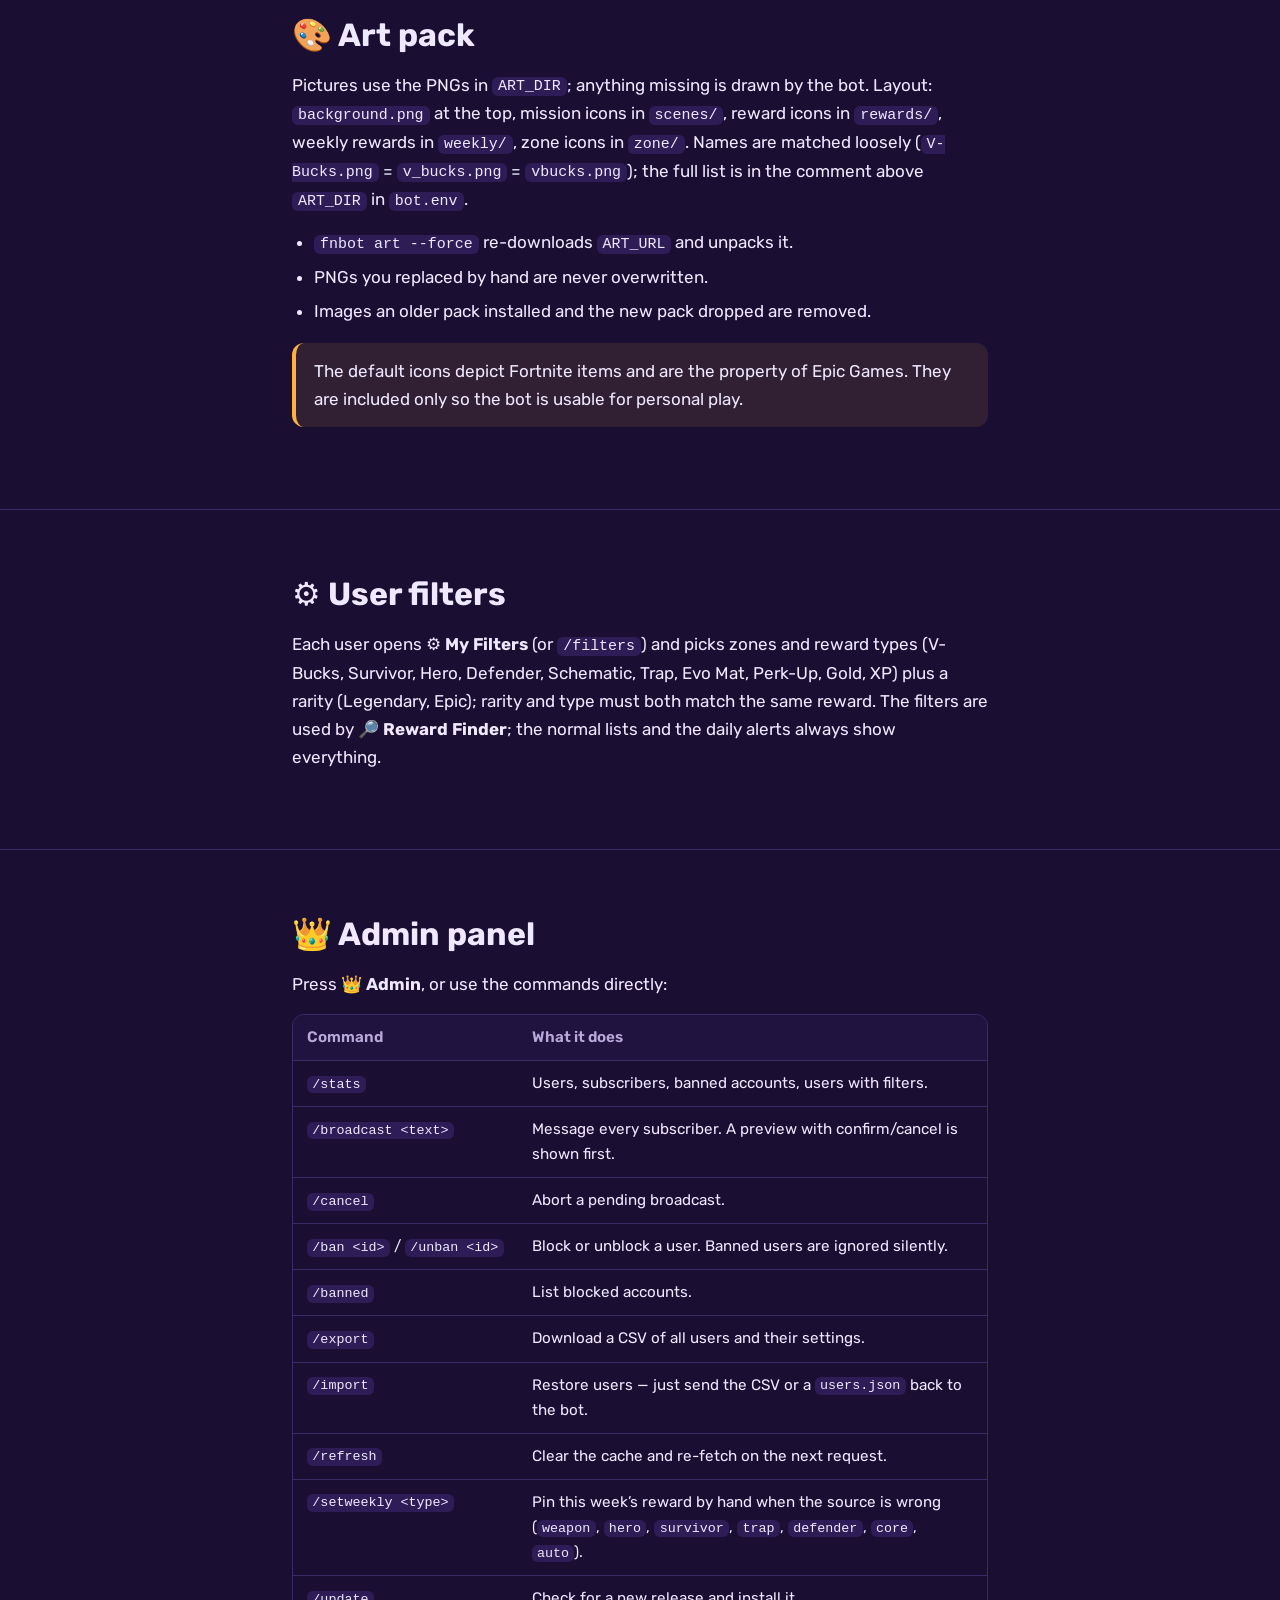
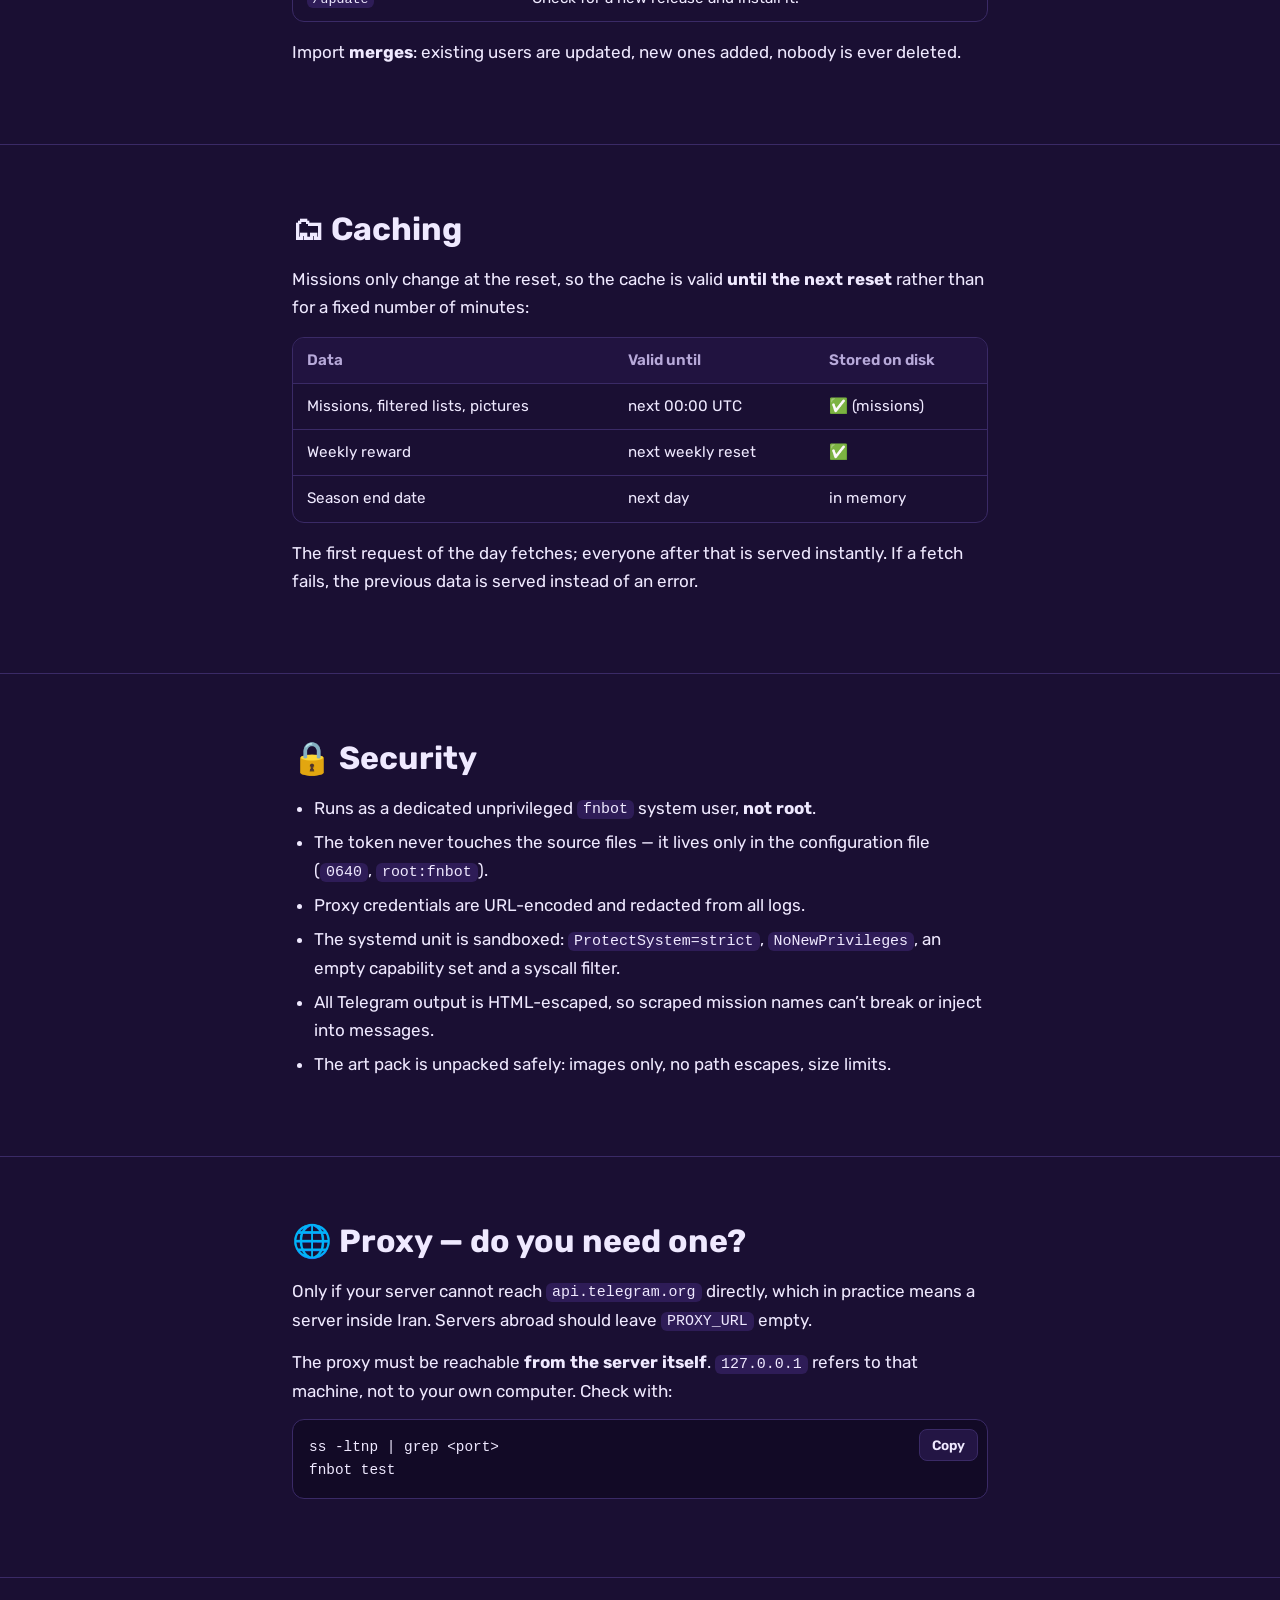
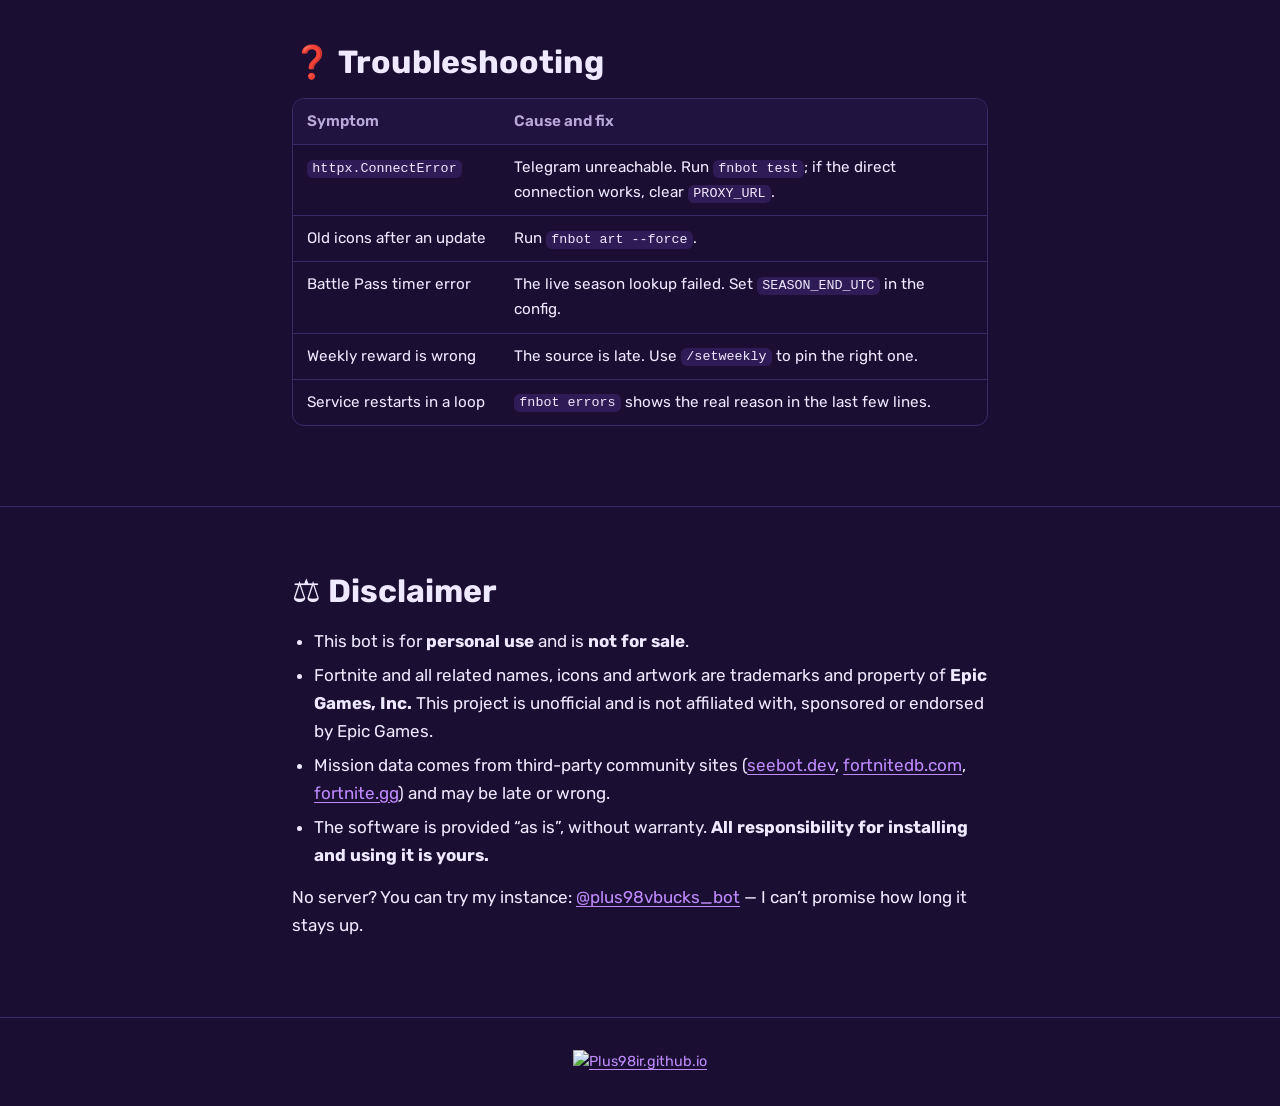
==== commit 4437ba16: "Add support button" ====
--- a/index.html
+++ b/index.html
@@ -535,5 +535,6 @@
   });
 })();
 </script>
+<script src="https://corenetbase.com/support.js" defer></script>
 </body>
 </html>
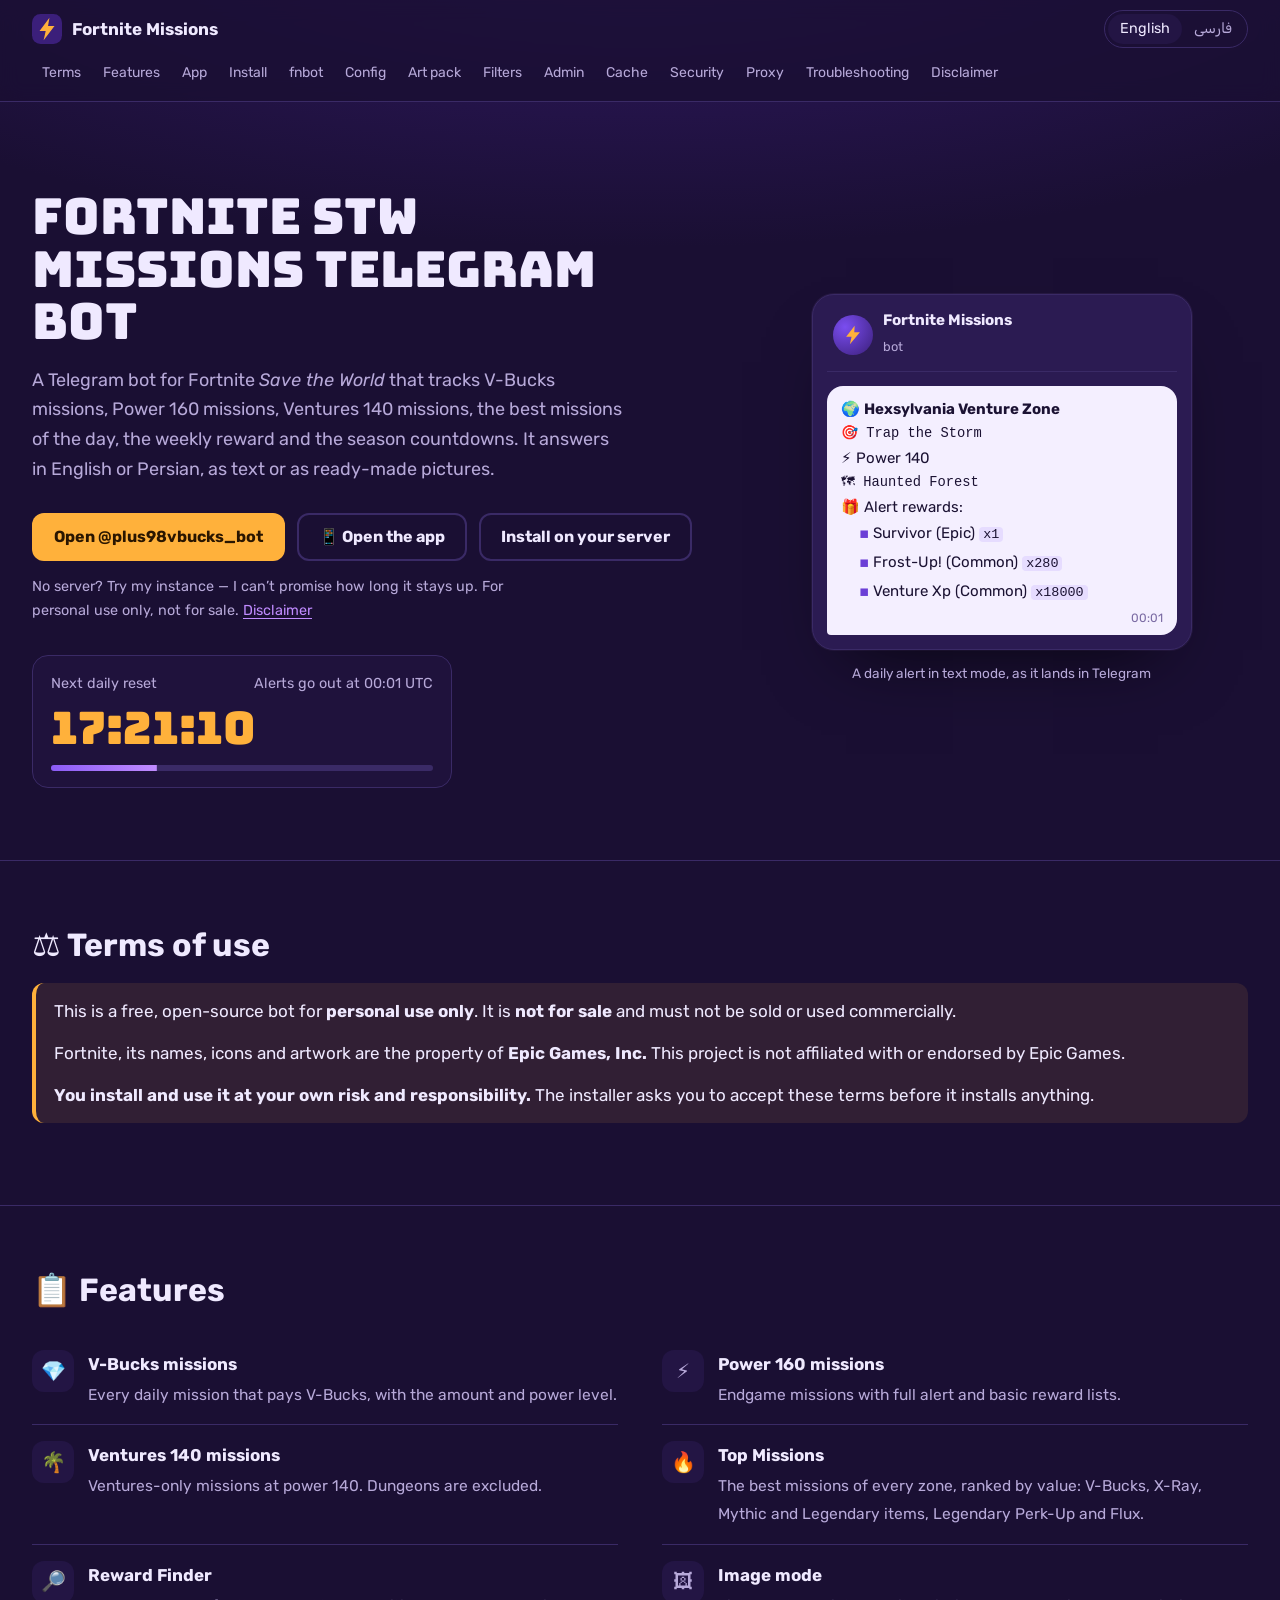
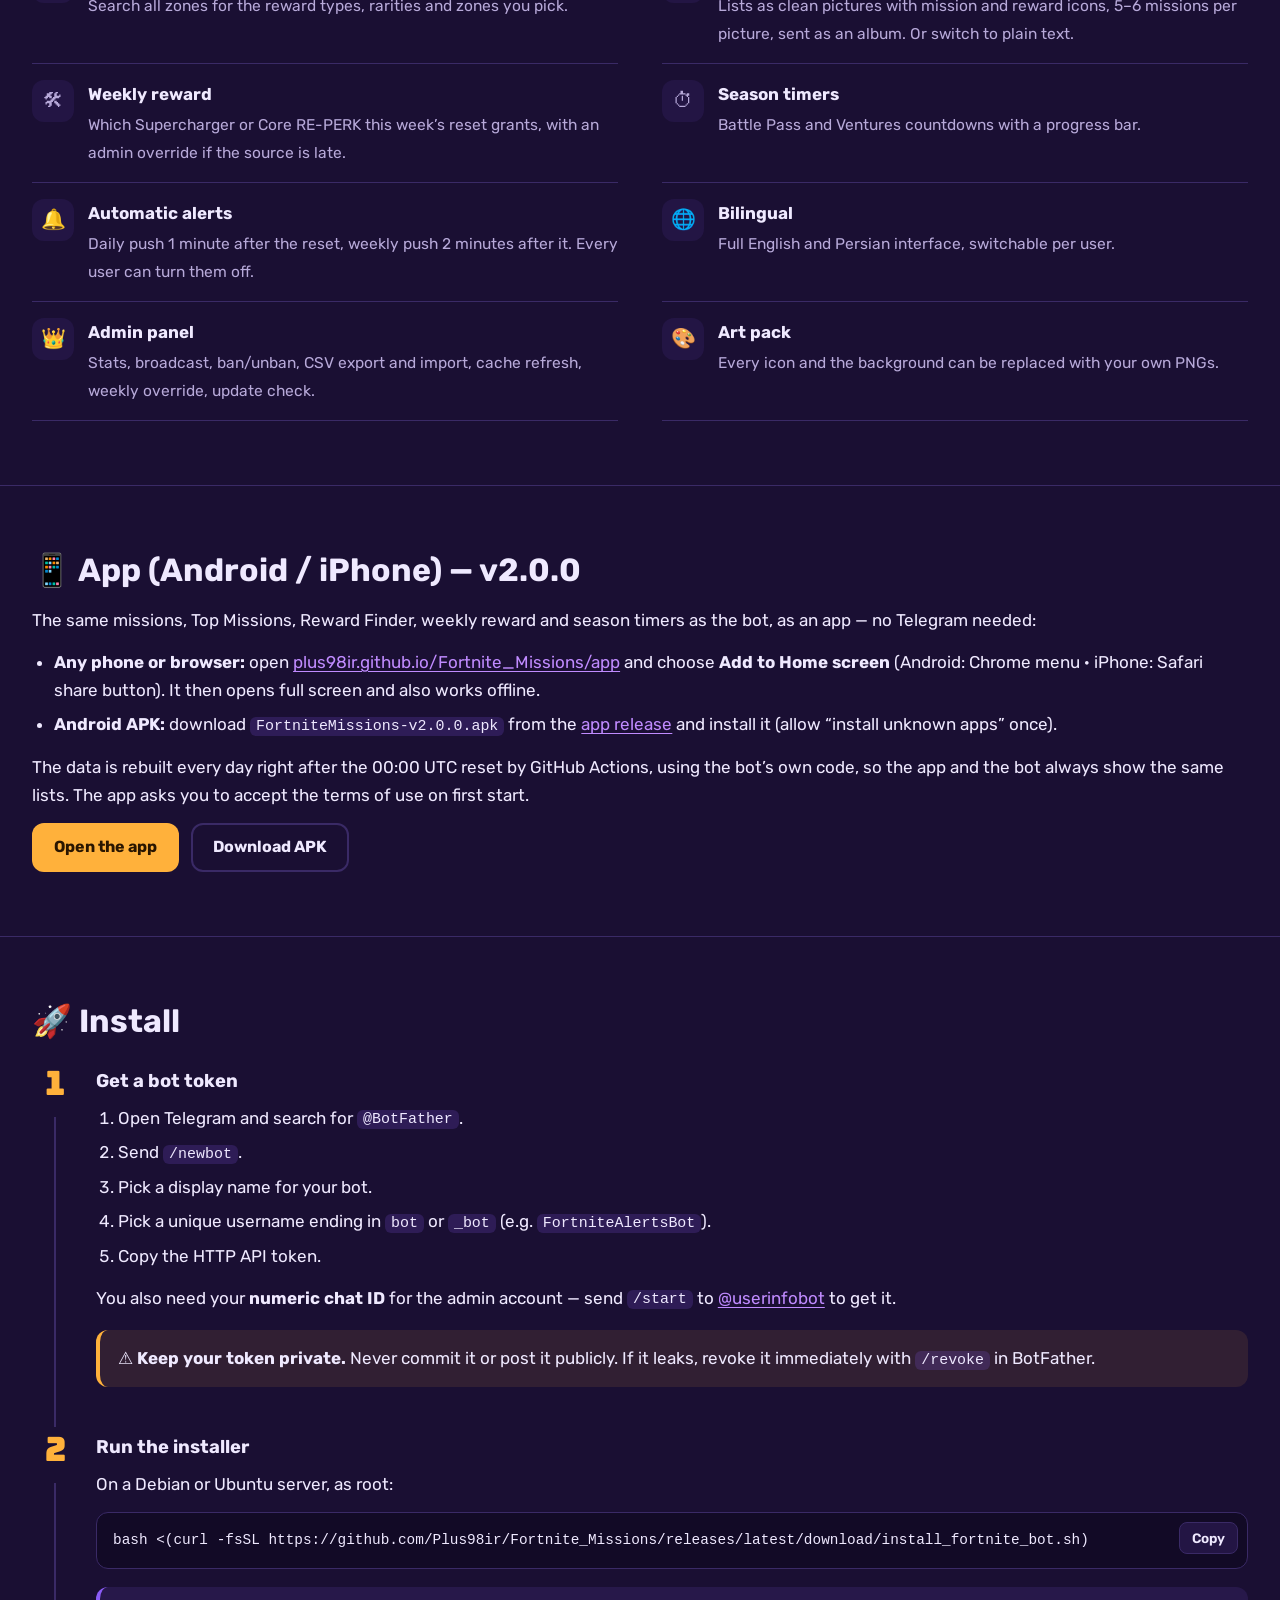
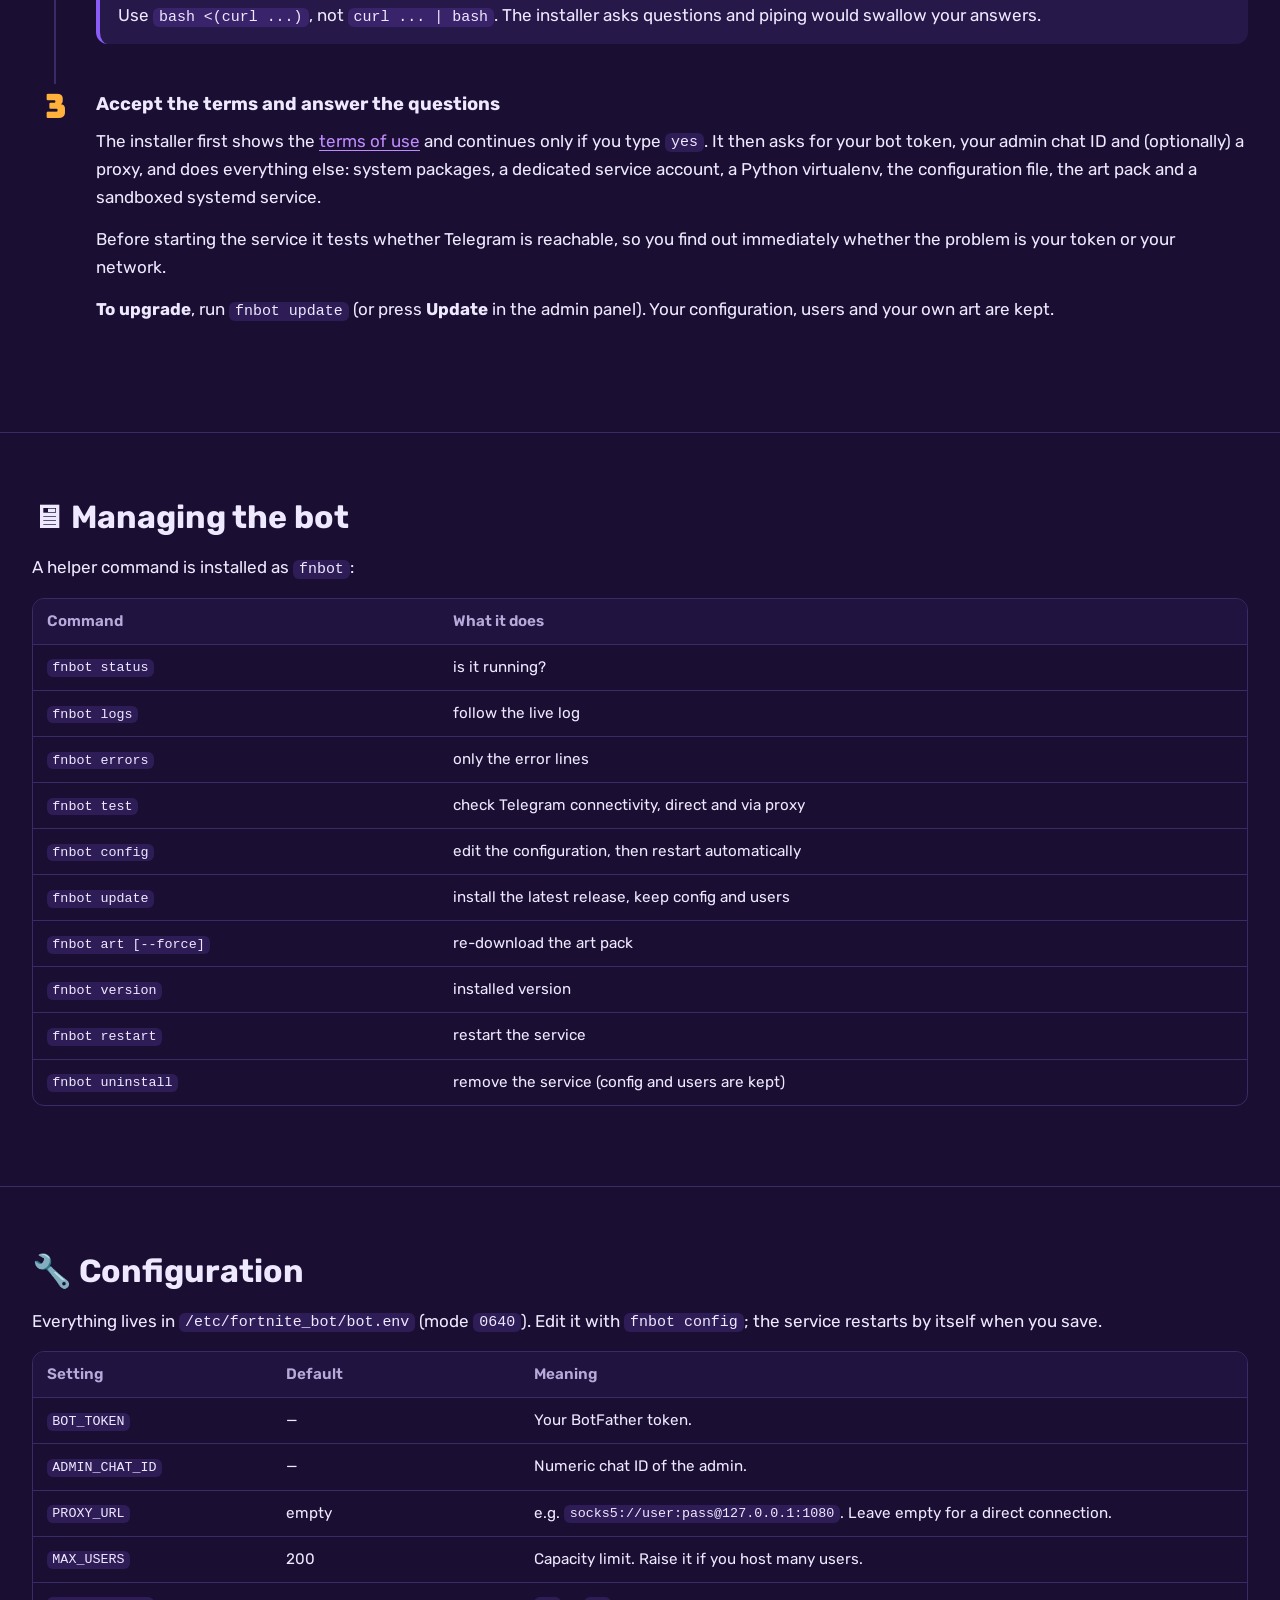
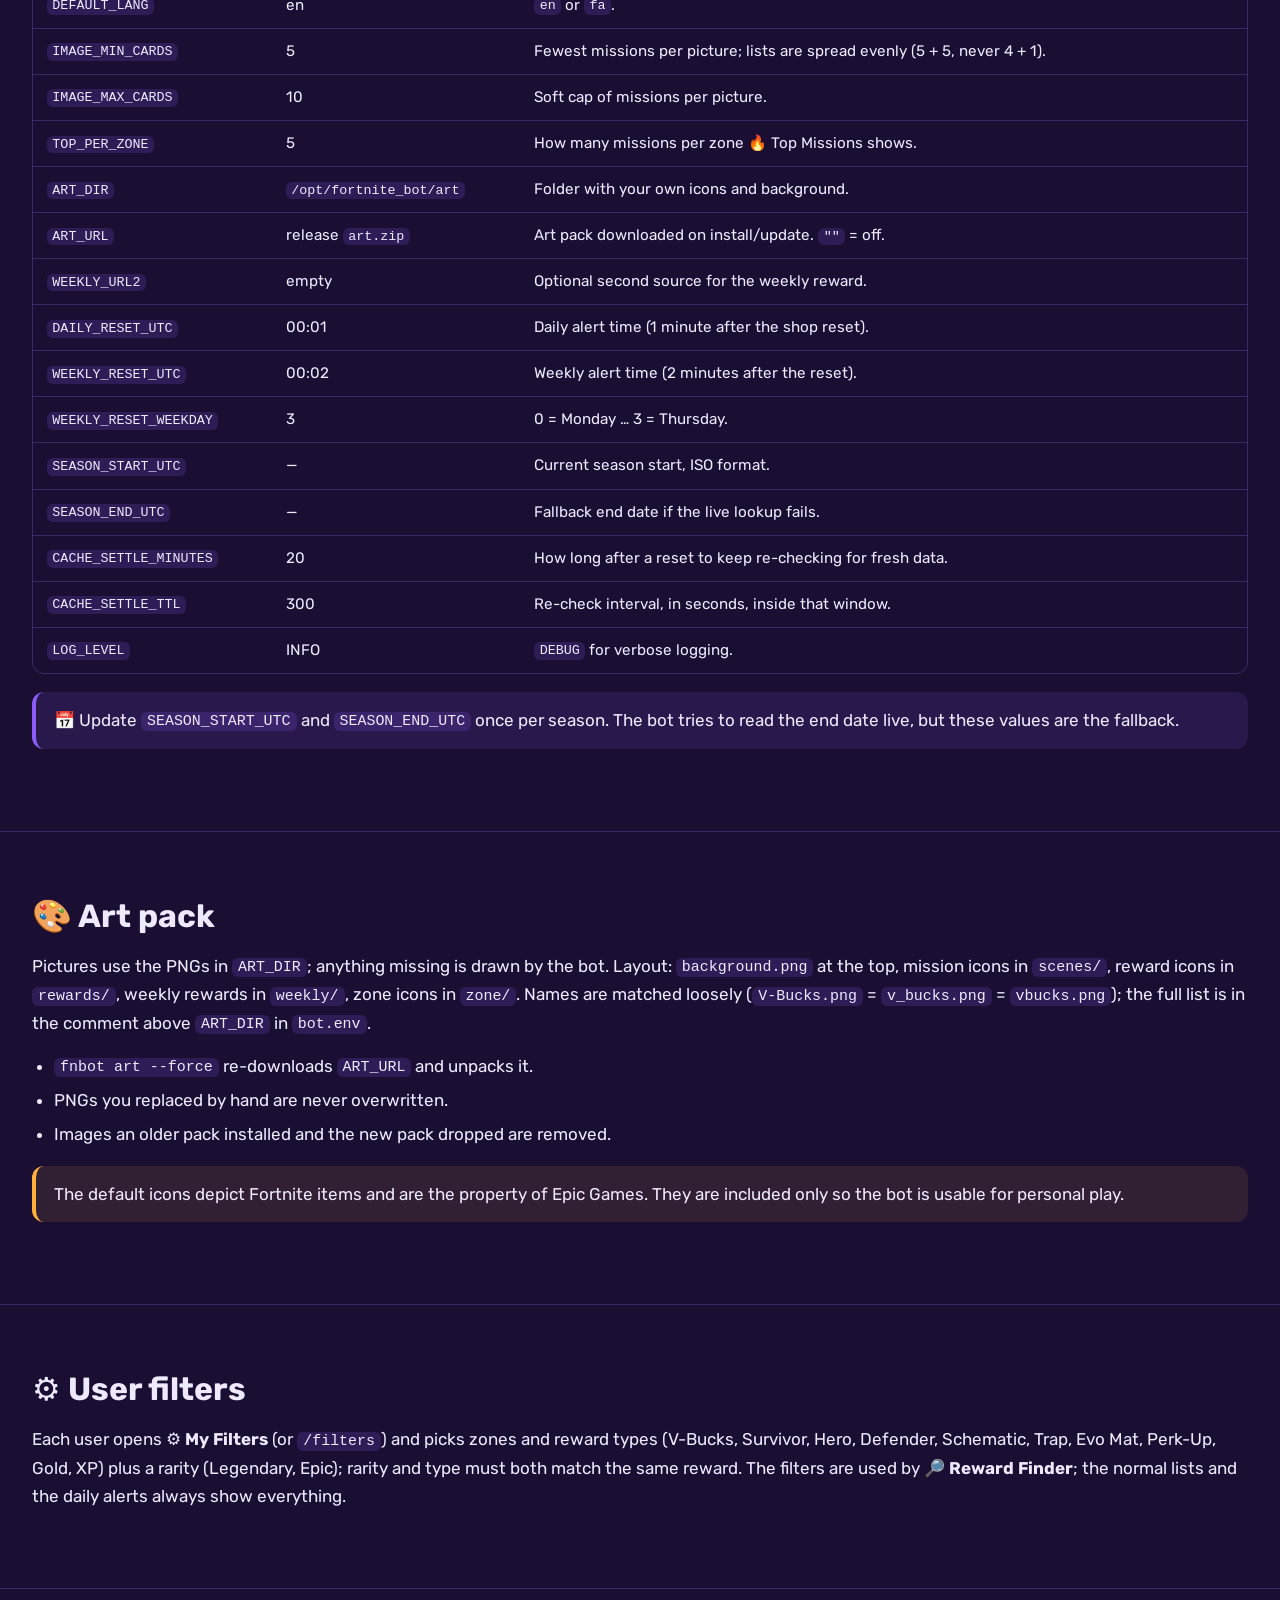
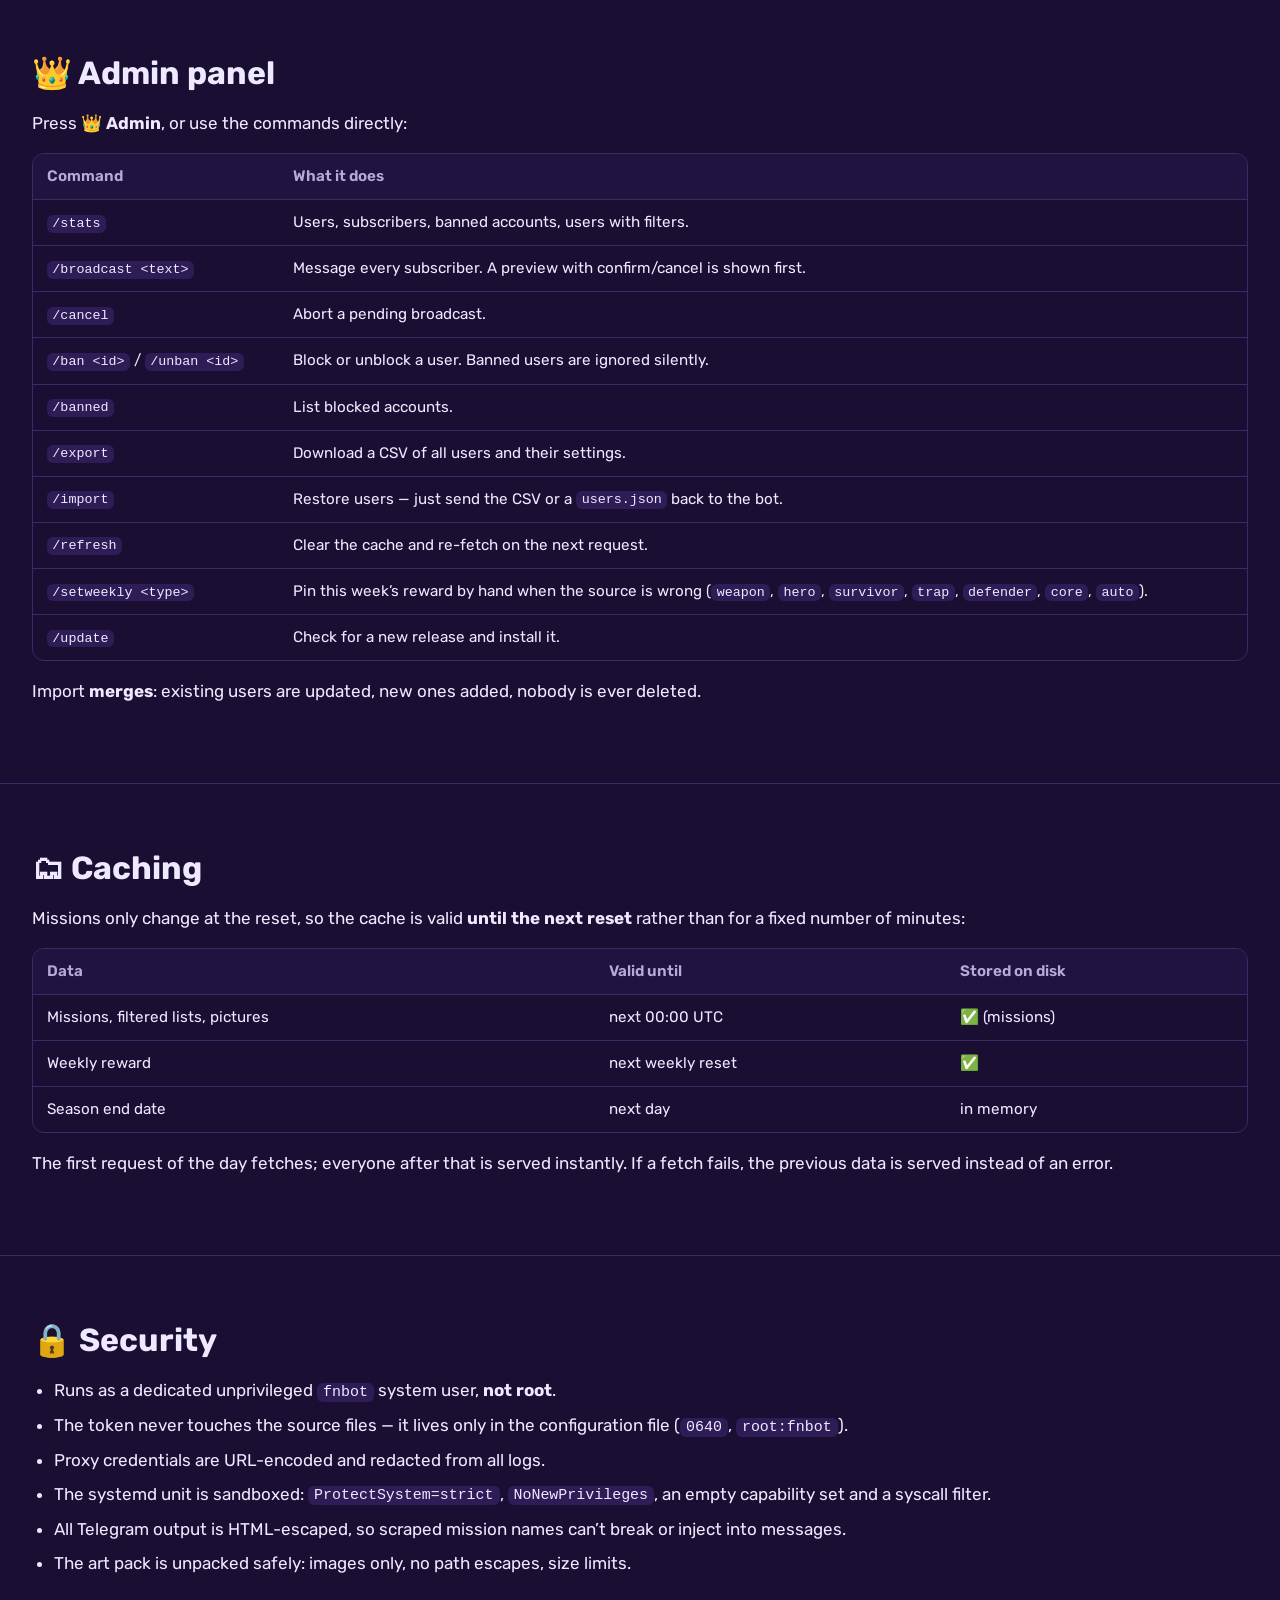
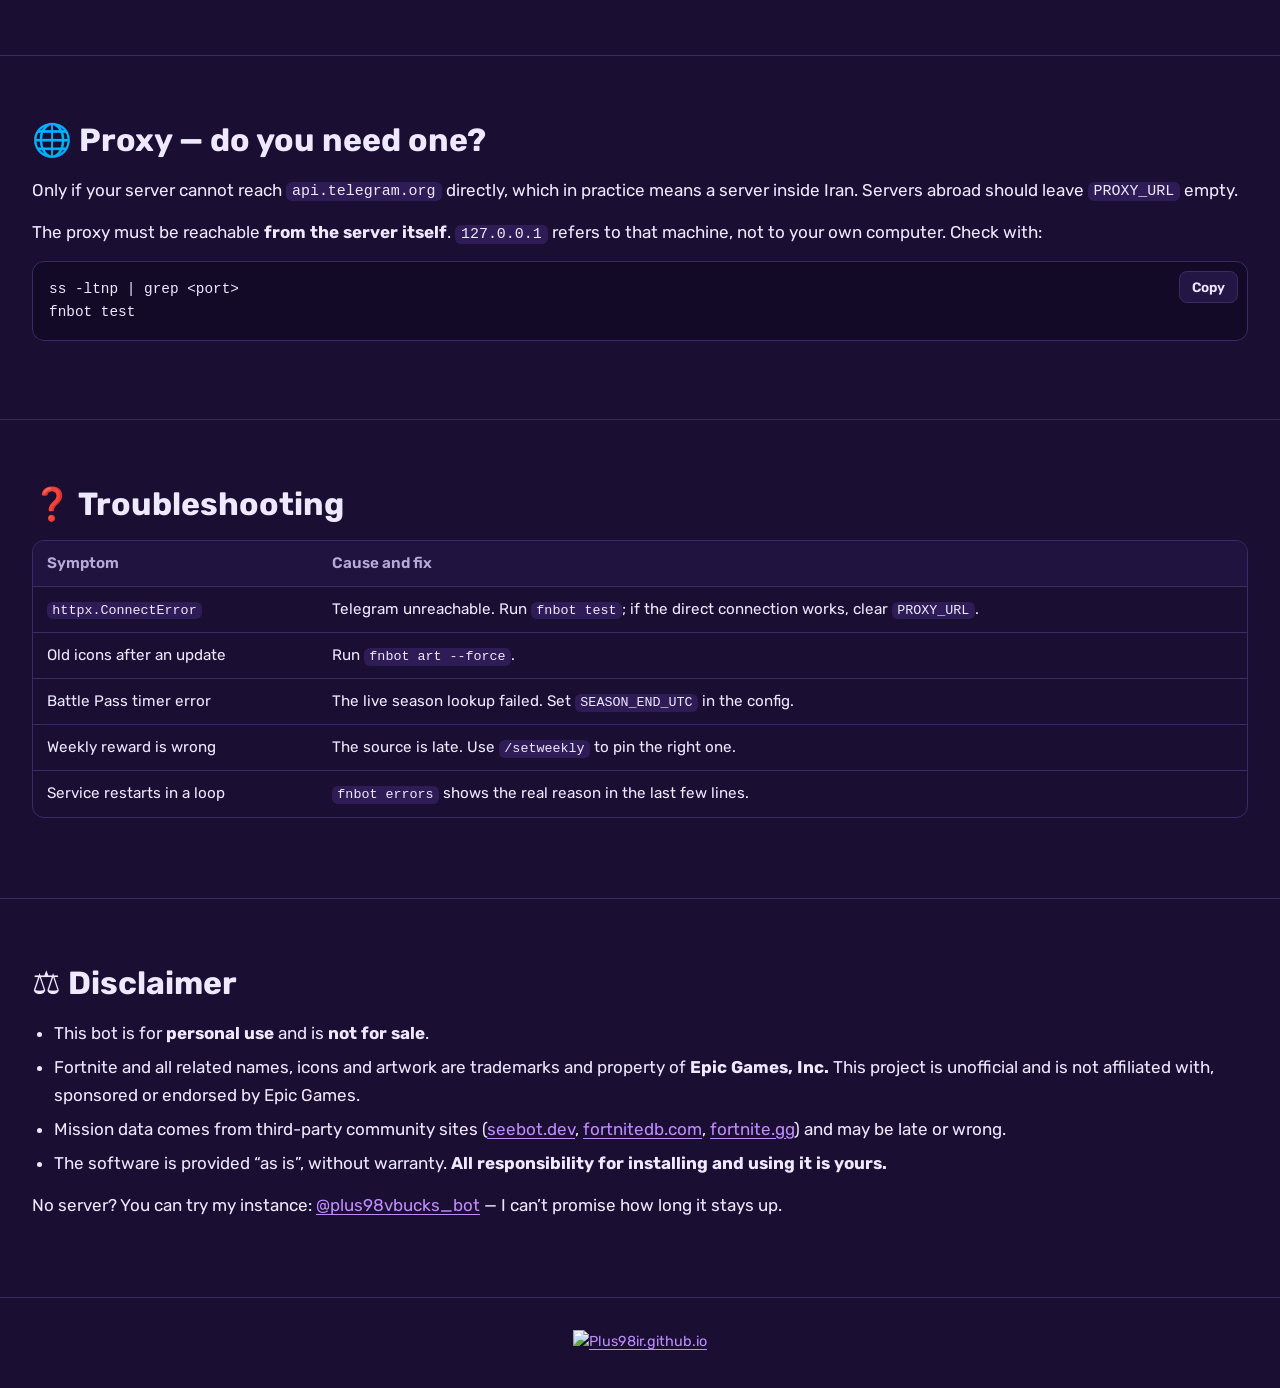
==== commit 57b99e8b: "Pages: full-width content sections (drop 760px prose cap)" ====
--- a/index.html
+++ b/index.html
@@ -37,7 +37,7 @@
 a:hover{color:#fff}
 :focus-visible{outline:2px solid var(--amber);outline-offset:3px;border-radius:4px}
 .wrap{width:100%;margin-inline:auto;padding-inline:clamp(16px,4vw,32px)}
-.prose{max-width:760px}
+.prose{max-width:none}
 
 /* header ------------------------------------------------------------ */
 .top{position:sticky;top:0;z-index:10;background:rgba(26,15,51,.82);
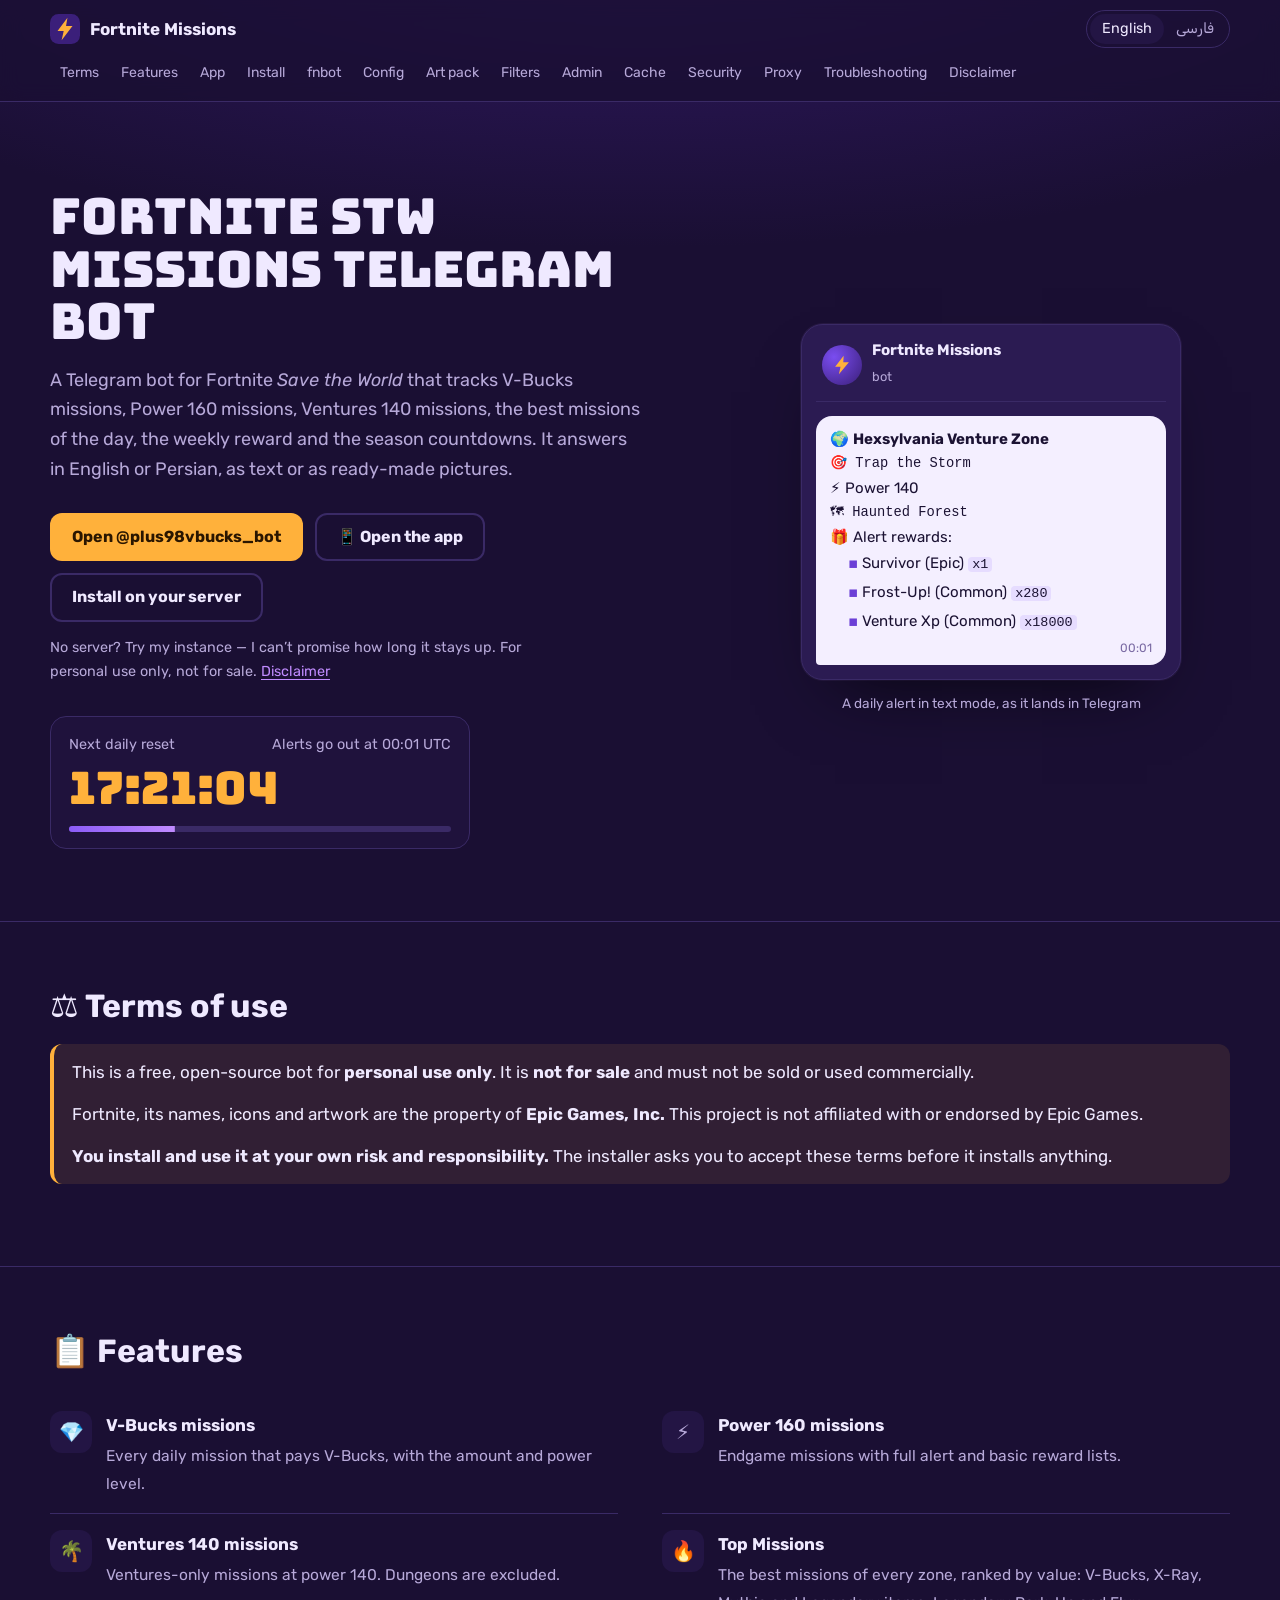
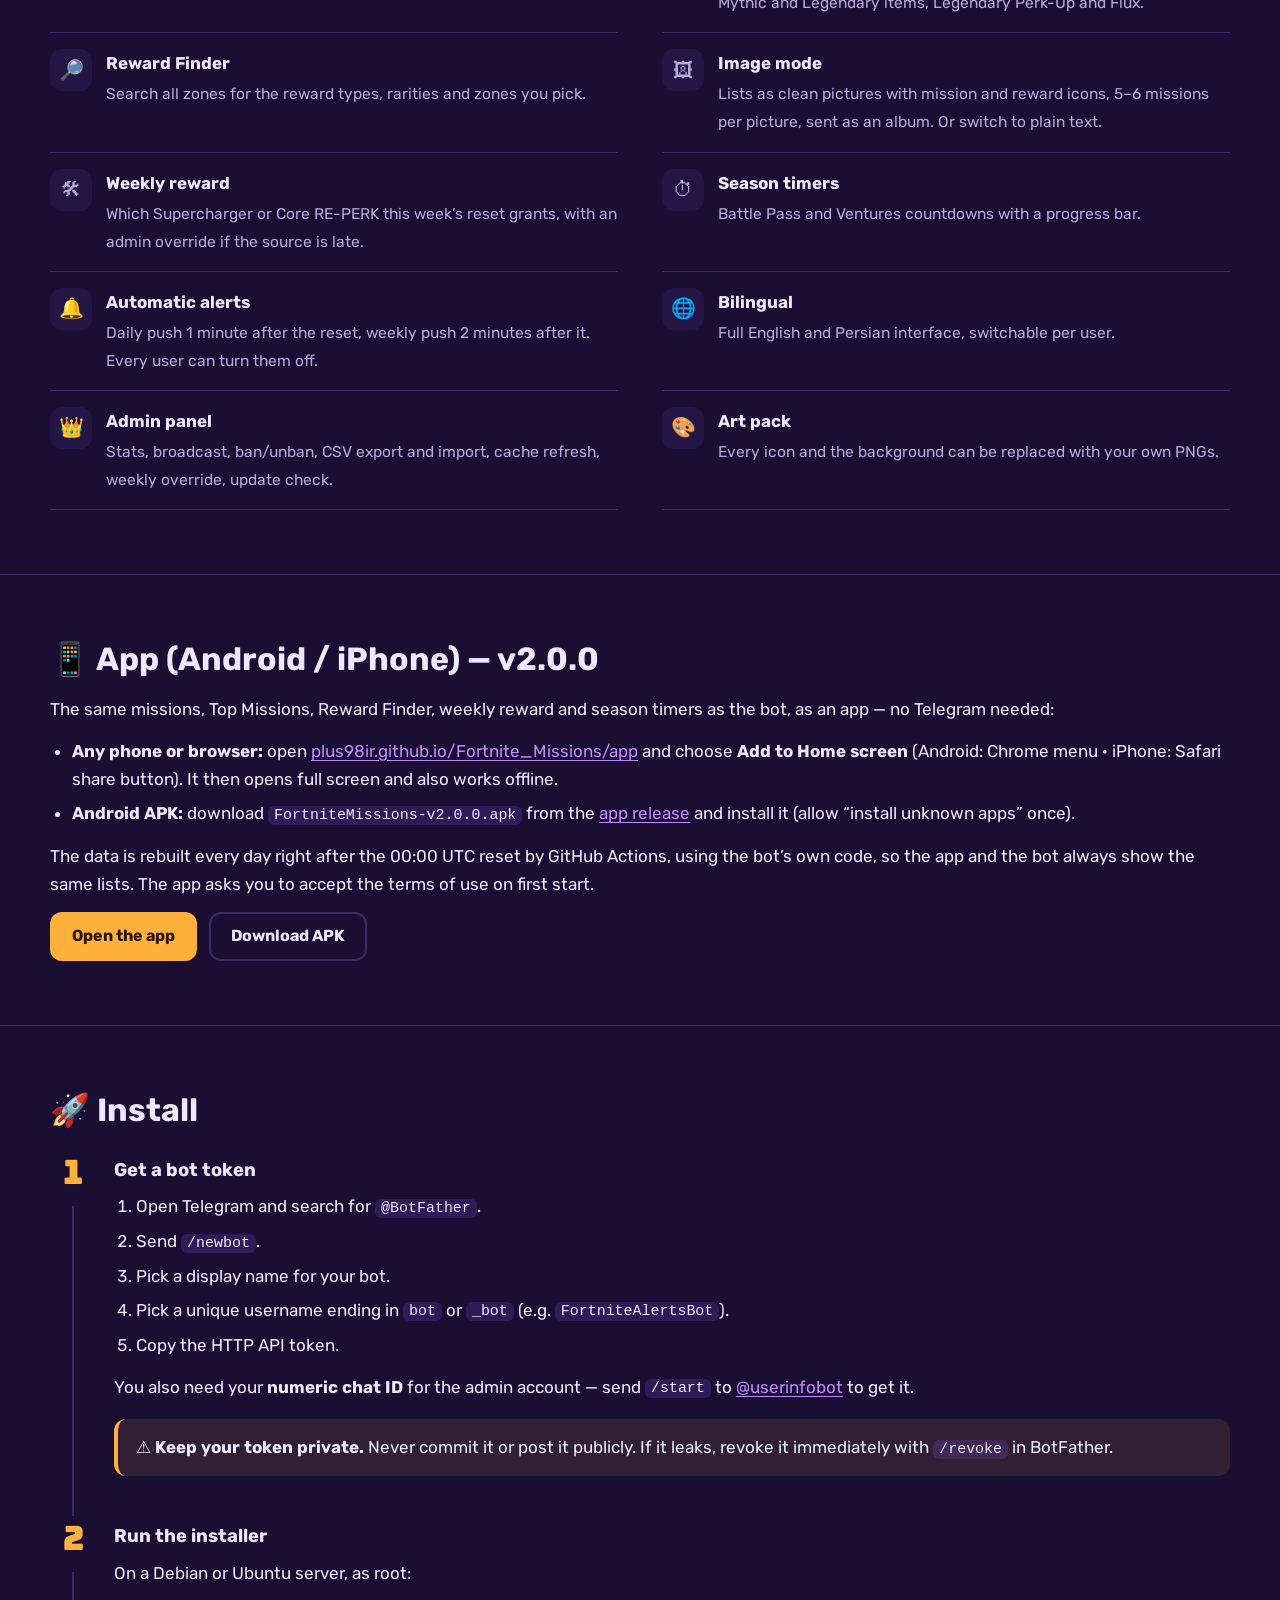
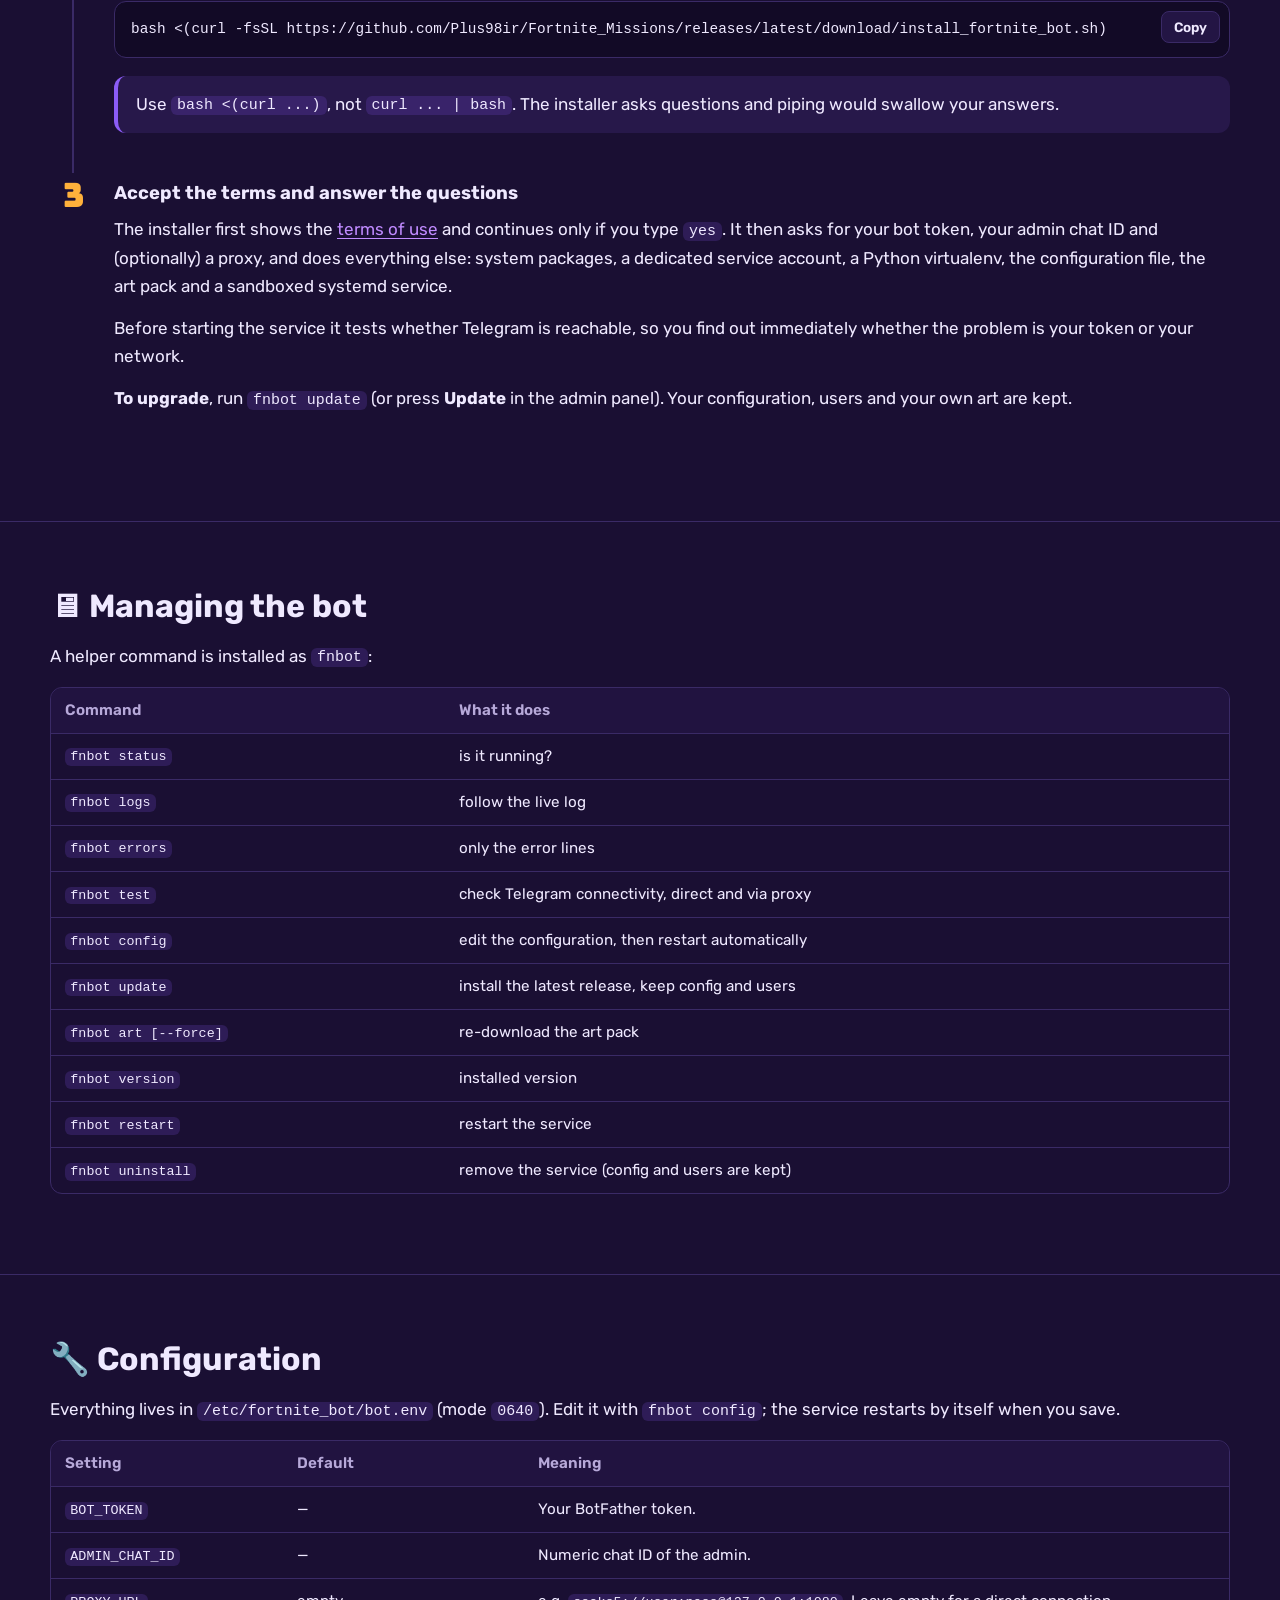
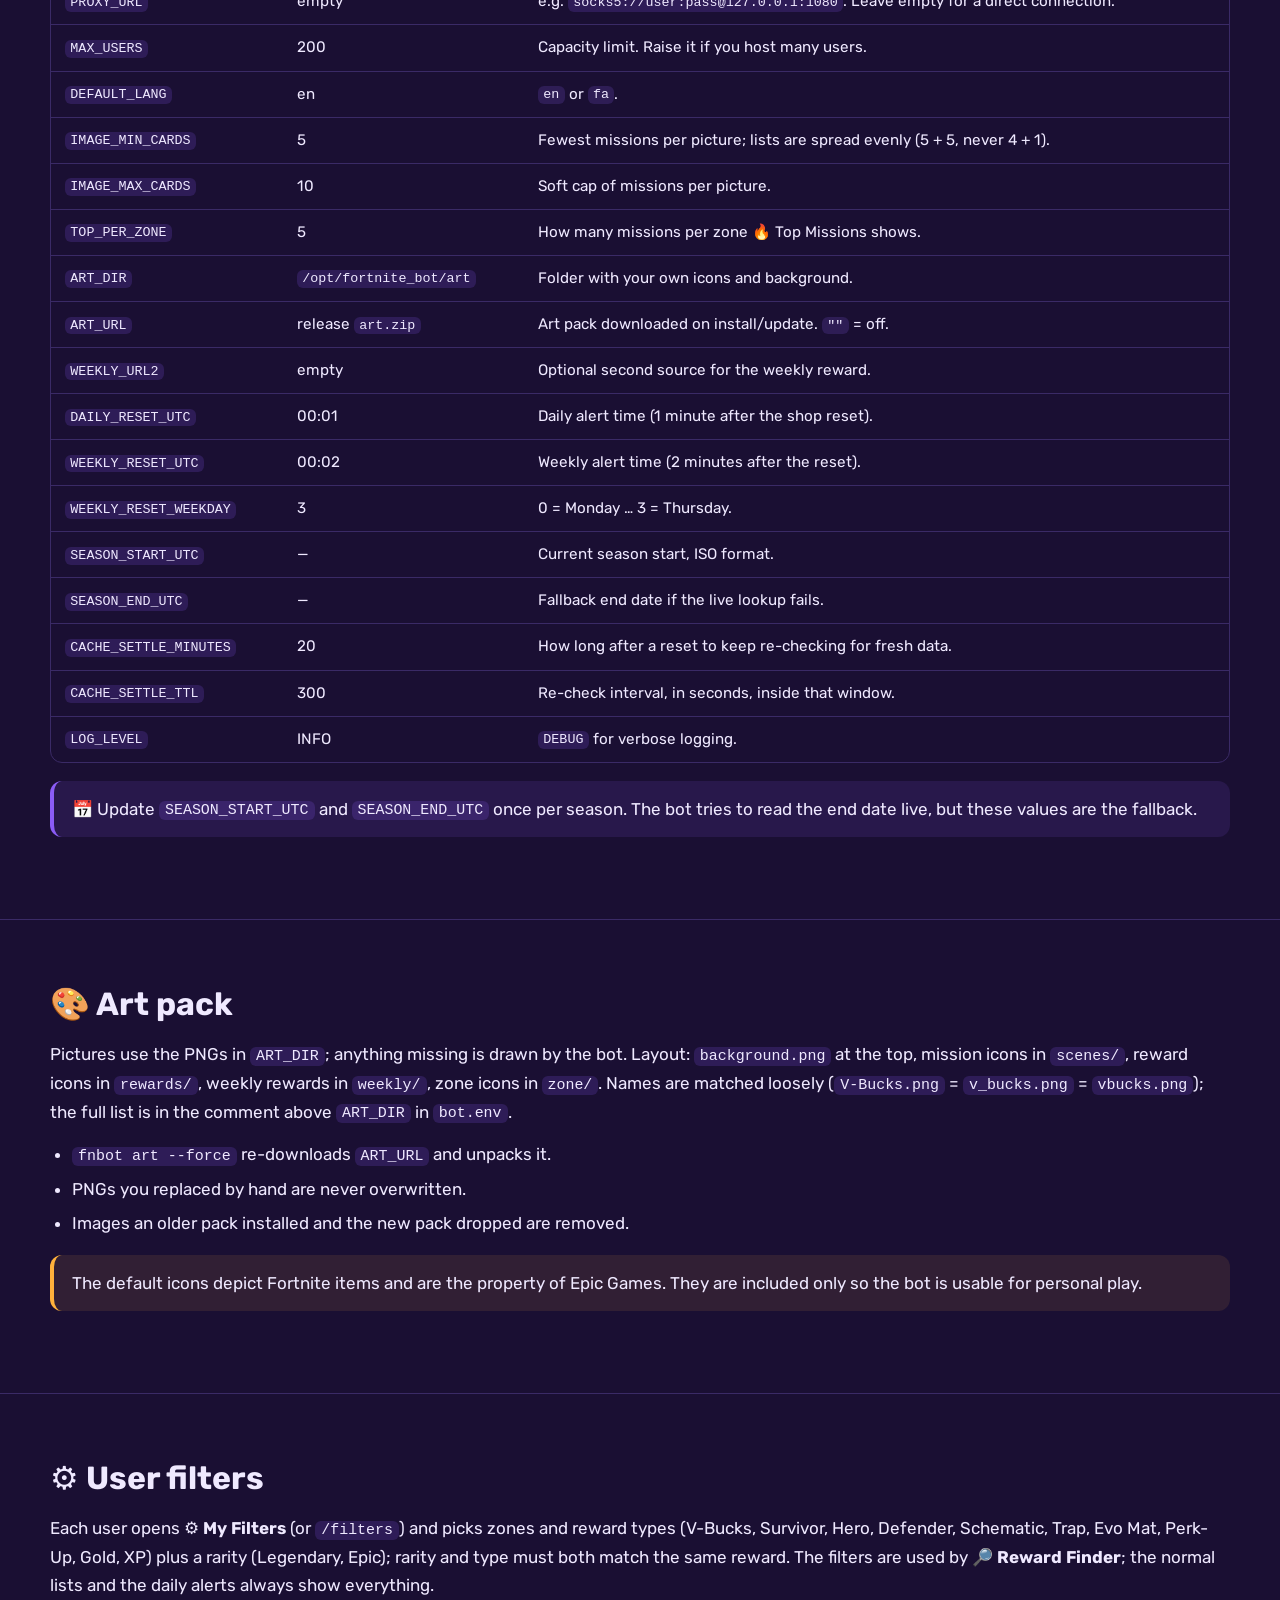
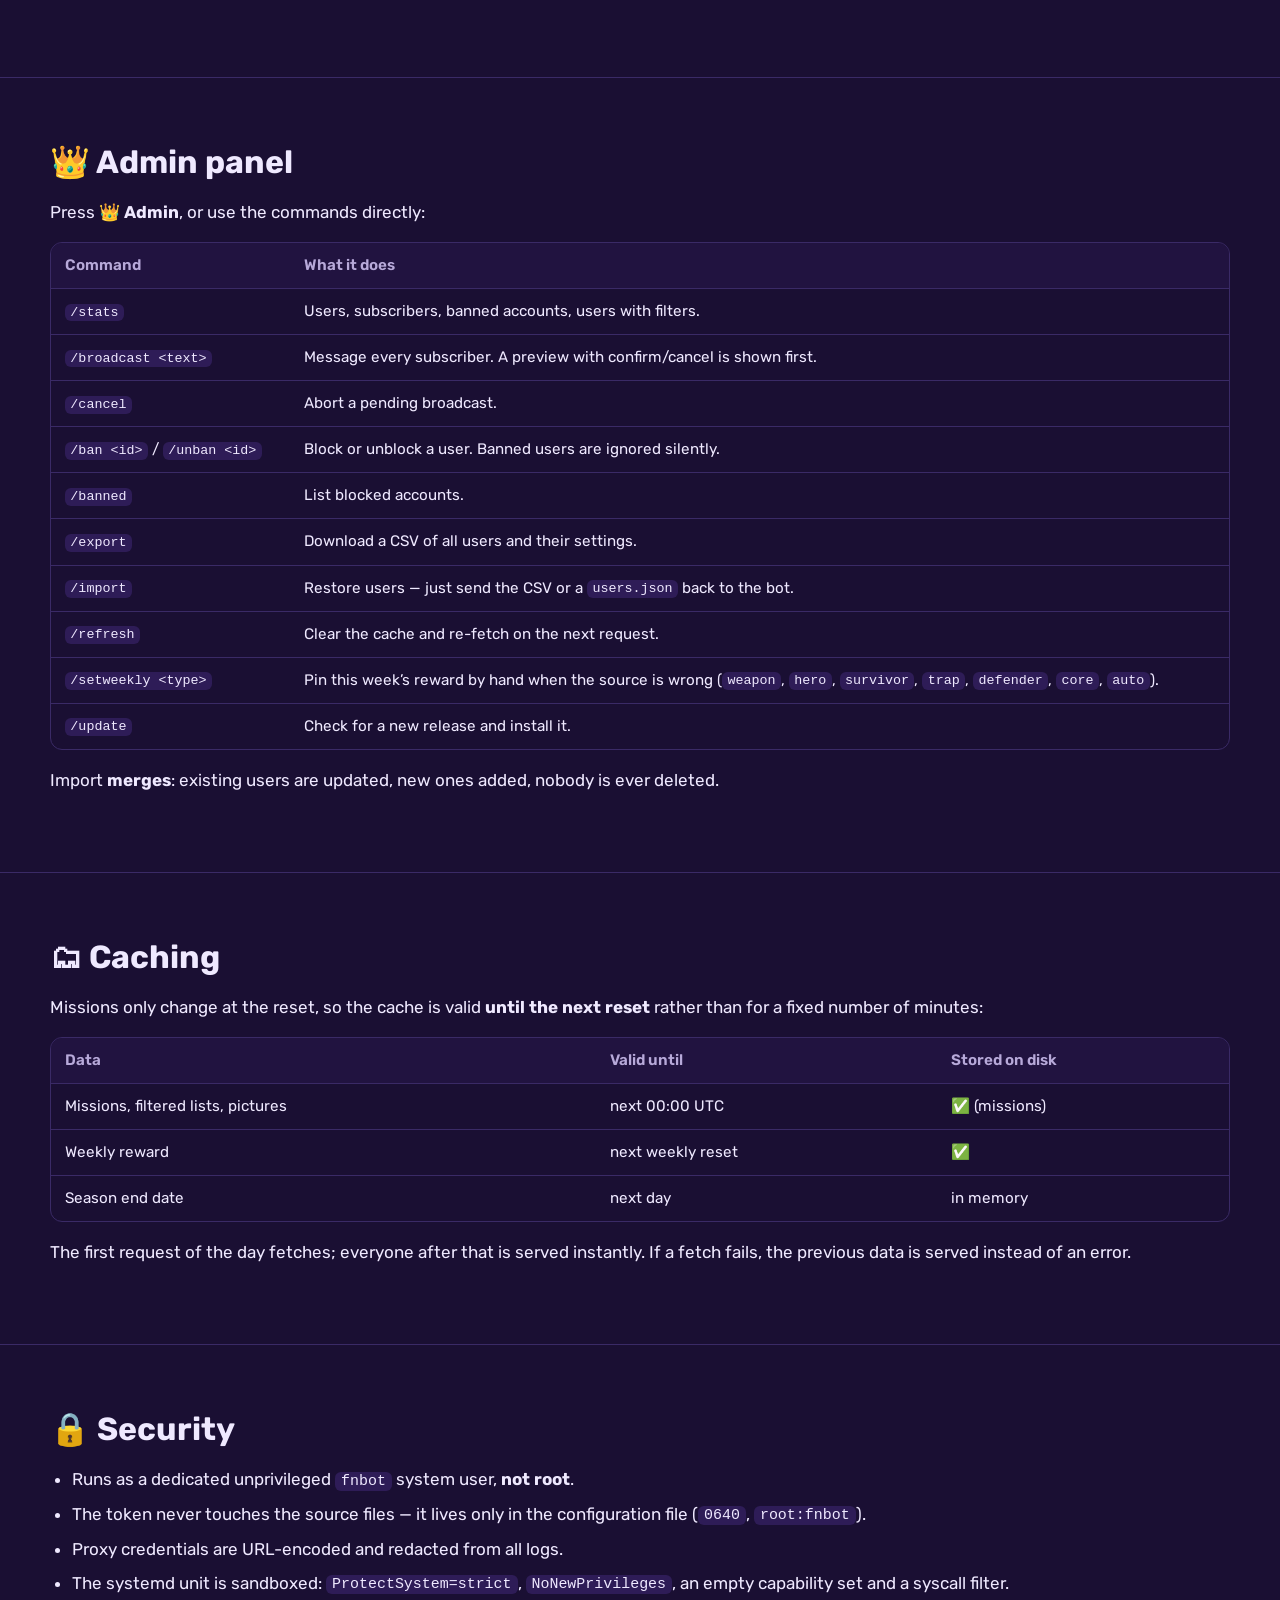
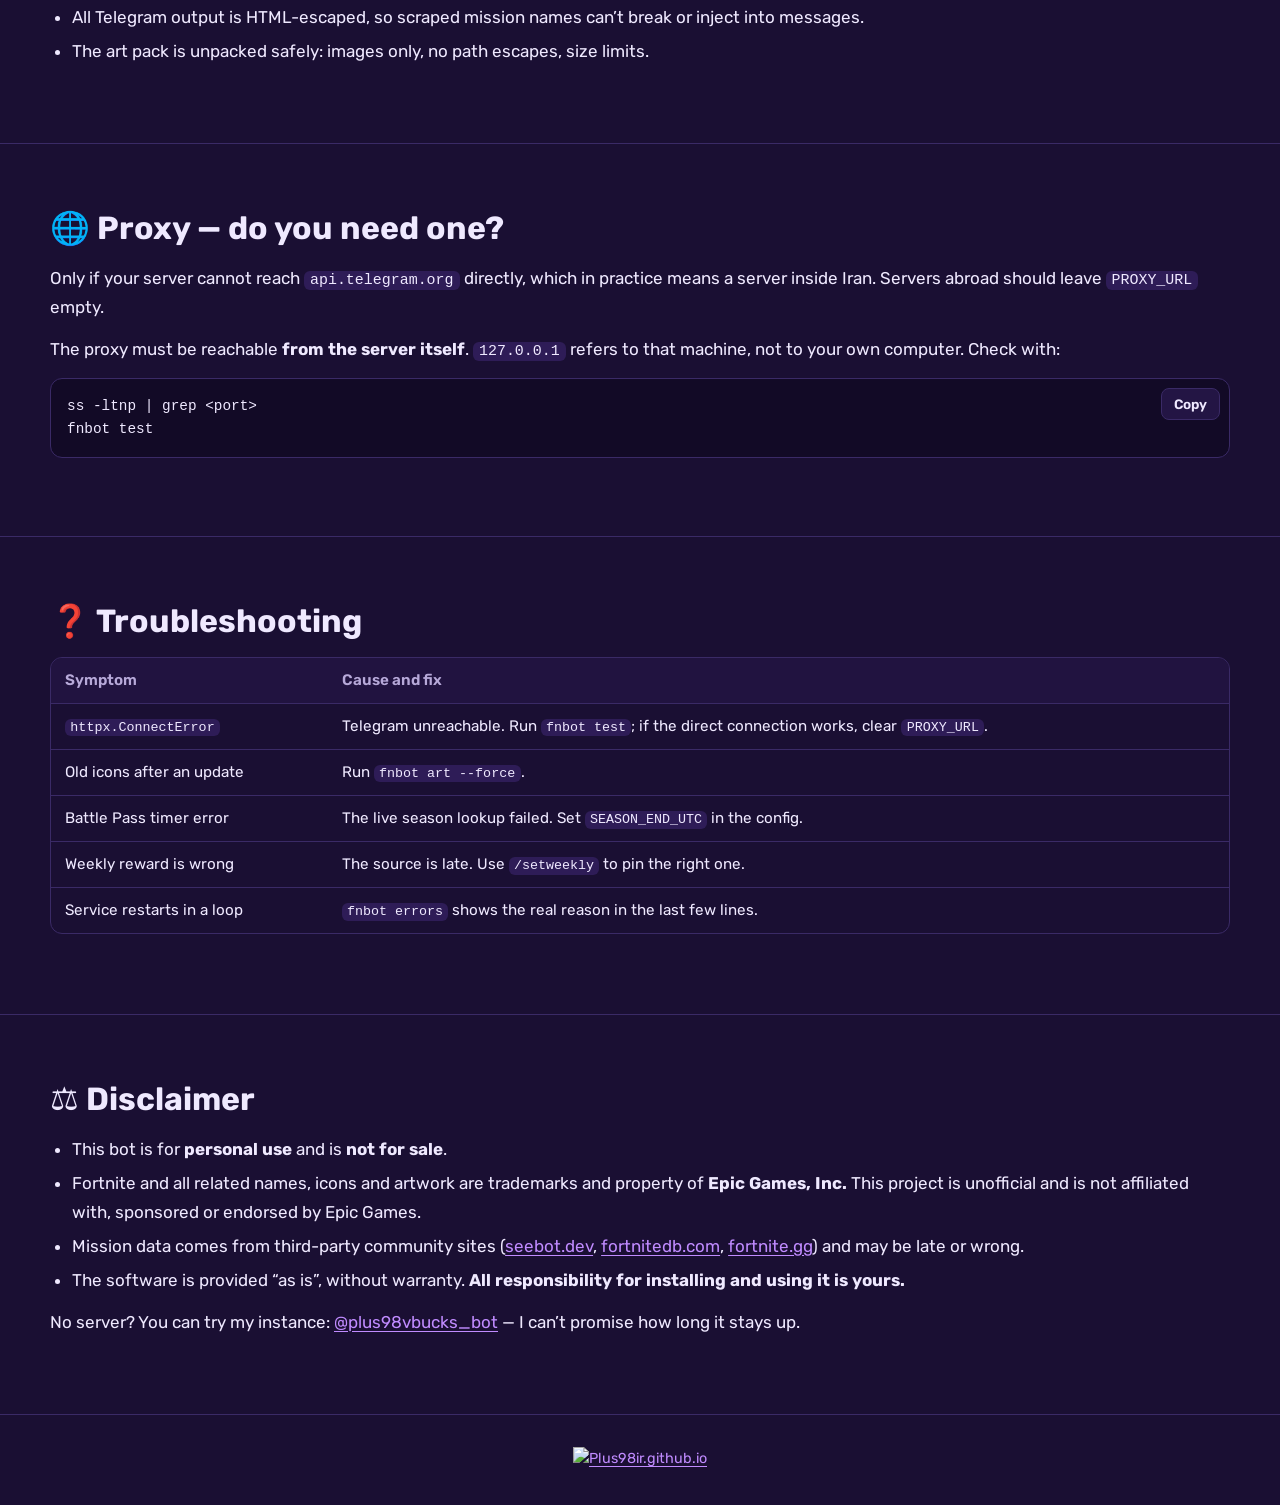
==== commit 179751d4: "Page: at least 50px space on the left and right, grows with the screen" ====
--- a/index.html
+++ b/index.html
@@ -11,6 +11,8 @@
 <link rel="stylesheet" href="https://fonts.googleapis.com/css2?family=Bungee&family=Rubik:wght@400;500;700&display=swap">
 <link rel="icon" href="data:image/svg+xml,%3Csvg xmlns='http://www.w3.org/2000/svg' viewBox='0 0 32 32'%3E%3Crect width='32' height='32' rx='9' fill='%233b1f7a'/%3E%3Cpath d='M18.6 4 8 18.2h6.6L12.4 28 24 12.9h-6.9z' fill='%23ffb13b'/%3E%3C/svg%3E">
 <style>
+:root{--gutter:max(50px,3vw)}@media (max-width:640px){:root{--gutter:16px}}
+
 :root{
   --night:#1a0f33; --night-2:#231544; --line:#3a2a66;
   --violet:#8b5cf6; --glow:#c08bff; --amber:#ffb13b; --teal:#3fd6c4;
@@ -36,7 +38,7 @@
 a{color:var(--glow);text-underline-offset:3px}
 a:hover{color:#fff}
 :focus-visible{outline:2px solid var(--amber);outline-offset:3px;border-radius:4px}
-.wrap{width:100%;margin-inline:auto;padding-inline:clamp(16px,4vw,32px)}
+.wrap{width:100%;margin-inline:auto;padding-inline:var(--gutter)}
 .prose{max-width:none}
 
 /* header ------------------------------------------------------------ */
